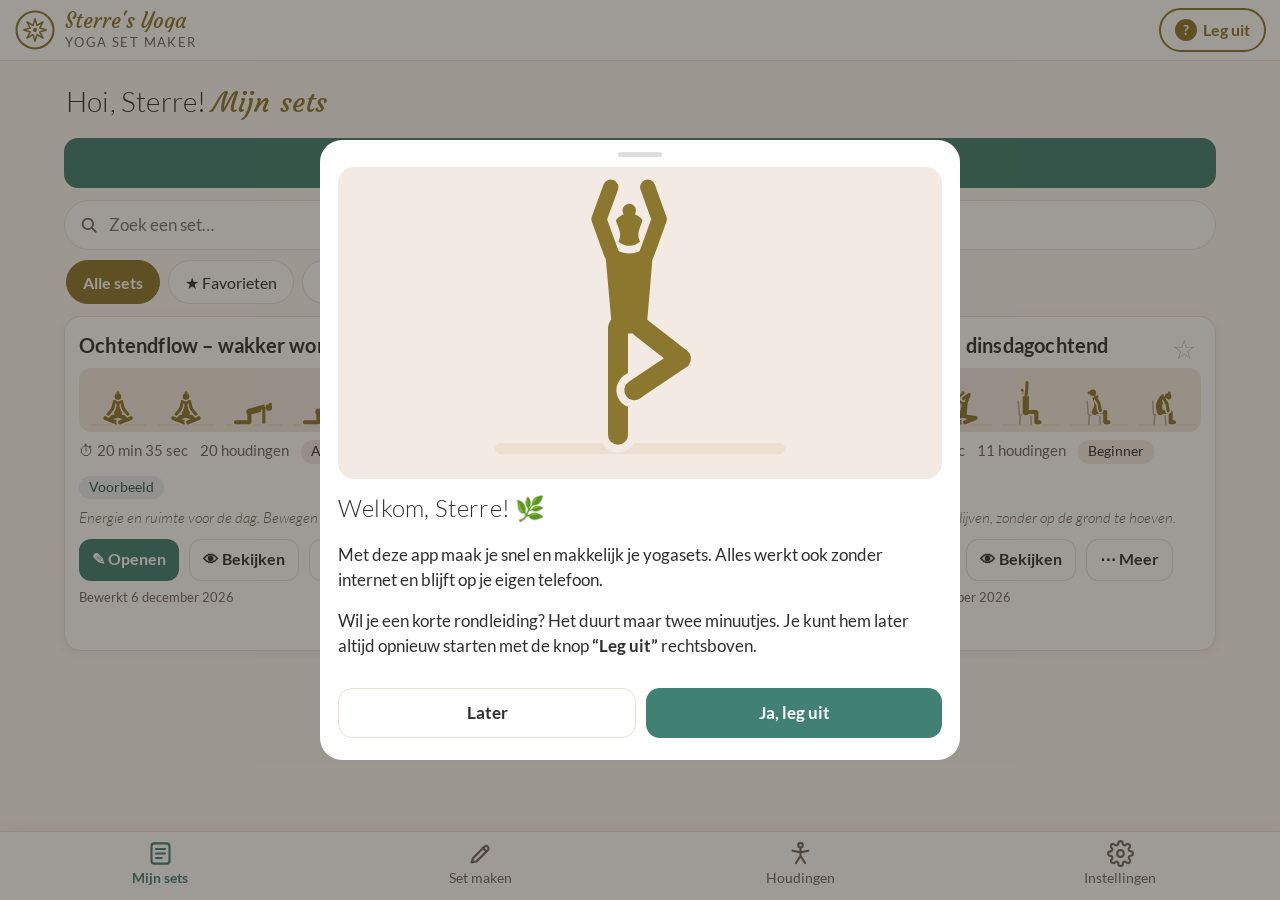
==== Yoga-Set-Maker.html @ 95a2f87f "Yoga Set Maker 1.0 – cadeau voor Sterre's Yoga" ====
<!doctype html>
<html lang="nl">
<head>
<meta charset="utf-8">
<meta name="viewport" content="width=device-width, initial-scale=1, viewport-fit=cover">
<meta name="theme-color" content="#ffffff">
<meta name="apple-mobile-web-app-capable" content="yes">
<meta name="mobile-web-app-capable" content="yes">
<meta name="apple-mobile-web-app-status-bar-style" content="default">
<meta name="apple-mobile-web-app-title" content="Yoga Sets">
<meta name="description" content="Maak, bewaar en geef je yogasets: houdingen schuiven, tijden, muziek, printen en lesmodus.">
<title>Yoga Set Maker</title>
<link rel="icon" href="[data-uri]">
<link rel="apple-touch-icon" href="[data-uri]">
<style>
@font-face{font-family:Lato;font-weight:300;font-style:normal;font-display:swap;src:url([data-uri]) format('woff2')}
@font-face{font-family:Lato;font-weight:300;font-style:italic;font-display:swap;src:url([data-uri]) format('woff2')}
@font-face{font-family:Lato;font-weight:400;font-style:normal;font-display:swap;src:url([data-uri]) format('woff2')}
@font-face{font-family:Lato;font-weight:700;font-style:normal;font-display:swap;src:url([data-uri]) format('woff2')}
@font-face{font-family:Courgette;font-weight:400;font-display:swap;src:url([data-uri]) format('woff2')}
:root{
  --brand:#8b782e; --brand-2:#a8934a; --accent:#408174; --accent-d:#2b564d; --warm:#dd9425;
  --sand:#d7bca9; --sand-l:#f3ebe3; --bg:#fbf8f4; --card:#fff; --ink:#303030; --muted:#6f675f; --line:#e8dfd5;
  --fig:var(--brand); --fig-far:#d6c59c; --mat:#ecdfd1; --prop:#b9a993; --halo:#fff;
  --r:16px; --shadow:0 2px 10px rgba(80,60,30,.08); --nav-h:68px;
  --safe-b:env(safe-area-inset-bottom,0px); --safe-t:env(safe-area-inset-top,0px);
}
*{box-sizing:border-box;-webkit-tap-highlight-color:transparent}
html,body{margin:0}
body{min-height:100vh}
body{font-family:Lato,'Helvetica Neue',Arial,sans-serif;font-weight:400;color:var(--ink);background:var(--bg);font-size:17px;line-height:1.45;-webkit-text-size-adjust:100%;overscroll-behavior-y:contain}
h1,h2,h3{font-weight:300;margin:0;letter-spacing:.2px}
button,input,select,textarea{font:inherit;color:inherit}
button{cursor:pointer}
.hidden{display:none!important}
.sr{position:absolute;width:1px;height:1px;overflow:hidden;clip:rect(0 0 0 0)}
/* ---------- top bar ---------- */
.top{position:sticky;top:0;z-index:30;background:rgba(255,255,255,.96);backdrop-filter:blur(8px);border-bottom:1px solid var(--line);padding:calc(8px + var(--safe-t)) 14px 8px;display:flex;align-items:center;gap:10px}
.brand{display:flex;align-items:center;gap:9px;min-width:0;flex:1}
.brand .logo{width:42px;height:42px;flex:none;object-fit:contain}
.brand .names{min-width:0;line-height:1.05}
.brand .studio{font-family:Courgette,cursive;color:var(--brand);font-size:21px;white-space:nowrap;overflow:hidden;text-overflow:ellipsis;display:block}
.brand .app{font-size:12.5px;color:var(--muted);letter-spacing:1.4px;text-transform:uppercase}
.btn-help{border:2px solid var(--brand);background:#fff;color:var(--brand);border-radius:999px;padding:8px 14px;font-weight:700;font-size:16px;display:flex;align-items:center;gap:6px;min-height:44px}
.btn-help b{display:inline-grid;place-items:center;width:22px;height:22px;border-radius:50%;background:var(--brand);color:#fff;font-size:14px}
/* ---------- bottom nav ---------- */
.nav{position:fixed;left:0;right:0;bottom:0;z-index:40;background:#fff;border-top:1px solid var(--line);display:flex;padding-bottom:var(--safe-b);box-shadow:0 -2px 12px rgba(80,60,30,.06)}
.nav button{flex:1;border:0;background:none;padding:8px 2px 9px;display:flex;flex-direction:column;align-items:center;gap:2px;color:var(--muted);font-size:13.5px;min-height:var(--nav-h)}
.nav button svg{width:27px;height:27px}
.nav button.on{color:var(--accent);font-weight:700}
.nav button.on svg{stroke:var(--accent)}
main{padding:14px 14px calc(var(--nav-h) + 90px + var(--safe-b));max-width:1180px;margin:0 auto}
.view{display:none}.view.on{display:block}
/* ---------- generic ---------- */
.btn{border:0;border-radius:14px;padding:12px 18px;min-height:50px;font-size:17px;font-weight:700;background:var(--sand-l);color:var(--ink);display:inline-flex;align-items:center;justify-content:center;gap:8px;line-height:1.15;text-align:center}
.btn.primary{background:var(--accent);color:#fff}
.btn.brand{background:var(--brand);color:#fff}
.btn.ghost{background:#fff;border:1.5px solid var(--line)}
.btn.danger{background:#fff;border:1.5px solid #e3b6ae;color:#a5382a}
.btn.small{min-height:42px;padding:8px 13px;font-size:15.5px;border-radius:12px}
.btn.wide{width:100%}
.btn:active{transform:scale(.98)}
.btn .ico{font-size:20px;line-height:1}
.row{display:flex;gap:10px;flex-wrap:wrap;align-items:center}
.muted{color:var(--muted)}
.card{background:var(--card);border-radius:var(--r);box-shadow:var(--shadow);border:1px solid var(--line)}
.title-xl{font-size:28px;font-weight:300;margin:6px 2px 14px}
.title-xl em{font-family:Courgette,cursive;font-style:normal;color:var(--brand)}
.field{display:block;margin:0 0 12px}
.field>span{display:block;font-size:14.5px;color:var(--muted);margin:0 0 4px 2px;font-weight:700}
.input,textarea.input,select.input{width:100%;border:1.5px solid var(--line);border-radius:12px;padding:12px 13px;background:#fff;font-size:17px;min-height:50px}
textarea.input{min-height:84px;resize:vertical}
.input:focus{outline:none;border-color:var(--accent);box-shadow:0 0 0 3px rgba(64,129,116,.15)}
.search{position:relative}
.search .input{padding-left:44px;border-radius:999px}
.search::before{content:"";position:absolute;left:16px;top:50%;width:18px;height:18px;transform:translateY(-50%);background:no-repeat center/contain url("data:image/svg+xml,%3Csvg xmlns='http://www.w3.org/2000/svg' viewBox='0 0 24 24' fill='none' stroke='%236f675f' stroke-width='2.4' stroke-linecap='round'%3E%3Ccircle cx='10.5' cy='10.5' r='7'/%3E%3Cpath d='M16 16l5 5'/%3E%3C/svg%3E")}
.chips{display:flex;gap:8px;overflow-x:auto;padding:10px 2px 12px;scrollbar-width:none;-webkit-overflow-scrolling:touch}
.chips::-webkit-scrollbar{display:none}
.chip{flex:none;border:1.5px solid var(--line);background:#fff;border-radius:999px;padding:9px 16px;font-size:16px;min-height:44px;white-space:nowrap}
.chip.on{background:var(--brand);border-color:var(--brand);color:#fff;font-weight:700}
.seg{display:flex;background:var(--sand-l);border-radius:14px;padding:4px;gap:4px;flex-wrap:wrap}
.seg button{flex:1;border:0;background:none;border-radius:10px;padding:10px 8px;min-height:44px;font-size:15.5px;color:var(--muted)}
.seg button.on{background:#fff;color:var(--ink);font-weight:700;box-shadow:0 1px 4px rgba(0,0,0,.08)}
.toast{position:fixed;left:50%;bottom:calc(var(--nav-h) + 20px + var(--safe-b));transform:translateX(-50%) translateY(20px);background:#2f2b26;color:#fff;padding:12px 20px;border-radius:999px;font-weight:700;z-index:200;opacity:0;transition:.25s;pointer-events:none;max-width:90vw;text-align:center}
.toast.on{opacity:1;transform:translateX(-50%) translateY(0)}
.empty{text-align:center;padding:30px 16px;color:var(--muted)}
.empty svg{width:120px;height:110px;opacity:.9}
/* ---------- sets list ---------- */
.sets{display:grid;grid-template-columns:repeat(auto-fill,minmax(300px,1fr));gap:14px}
.setcard{padding:14px;display:flex;flex-direction:column;gap:8px;cursor:pointer;position:relative}
.setcard .strip{display:flex;gap:2px;background:var(--sand-l);border-radius:12px;padding:4px 6px;overflow:hidden;height:64px;align-items:center}
.setcard .strip svg{width:66px;height:60px;flex:none}
.setcard h3{font-size:20px;font-weight:700;padding-right:44px}
.setcard .meta{display:flex;gap:12px;flex-wrap:wrap;font-size:15px;color:var(--muted)}
.setcard .fav{position:absolute;right:8px;top:8px;border:0;background:none;font-size:27px;width:46px;height:46px;color:#cdbfae}
.setcard .fav.on{color:var(--warm)}
.badge{display:inline-block;background:var(--sand-l);border-radius:999px;padding:2px 10px;font-size:13.5px;color:var(--ink)}
.badge.ex{background:#e6f0ee;color:var(--accent-d)}
.newset{display:flex;gap:10px;margin:0 0 6px}
.newset .btn{flex:1}
/* ---------- builder ---------- */
.bhead{position:sticky;top:calc(59px + var(--safe-t));z-index:20;background:var(--bg);margin:-14px -14px 10px;padding:10px 14px 10px;border-bottom:1px solid var(--line)}
.bhead .t{display:flex;gap:8px;align-items:center}
.bhead .t .input{font-size:21px;font-weight:700;border-color:transparent;background:transparent;padding:8px 6px;min-height:46px}
.bhead .t .input:focus{background:#fff;border-color:var(--accent)}
.total{flex:none;background:var(--brand);color:#fff;border-radius:14px;padding:6px 12px;text-align:center;line-height:1.05;min-width:82px}
.total b{display:block;font-size:20px}
.total small{font-size:12px;opacity:.9}
.bactions{display:grid;grid-template-columns:repeat(4,1fr);gap:8px;margin-top:8px}
.bactions .btn{min-height:52px;padding:6px;font-size:14.5px;flex-direction:column;gap:2px}
.bactions .btn .ico{font-size:21px}
.panel{margin:0 0 12px;overflow:hidden}
.panel>summary{list-style:none;padding:14px 16px;font-weight:700;display:flex;align-items:center;gap:10px;cursor:pointer;min-height:56px;font-size:17.5px}
.panel>summary::-webkit-details-marker{display:none}
.panel>summary .sum{font-weight:400;color:var(--muted);font-size:14.5px;margin-left:auto;text-align:right;flex:1;min-width:0;white-space:nowrap;overflow:hidden;text-overflow:ellipsis}
.panel>summary .pt{white-space:nowrap;flex:none}
.panel>summary::after{content:"›";font-size:26px;color:var(--muted);transition:.2s;margin-left:6px}
.panel[open]>summary::after{transform:rotate(90deg)}
.panel .in{padding:0 16px 16px}
.workspace{display:block}
.items{display:grid;grid-template-columns:1fr;gap:10px;position:relative}
.item{display:flex;align-items:stretch;gap:0;padding:0;position:relative;touch-action:pan-y;user-select:none;-webkit-user-select:none}
.item .grip{width:42px;flex:none;display:flex;align-items:center;justify-content:center;color:#b8aa98;touch-action:none;cursor:grab;border-right:1px dashed var(--line)}
.item .grip svg{width:22px;height:34px}
.item .num{position:absolute;left:46px;top:6px;font-size:12.5px;color:var(--muted);font-weight:700}
.item .pic{width:96px;flex:none;display:flex;align-items:center;justify-content:center;padding:14px 2px 4px 6px;cursor:pointer}
.item .pic svg,.item .pic img{width:92px;height:84px;object-fit:contain;border-radius:8px}
.item .body{flex:1;min-width:0;padding:10px 8px 10px 6px;display:flex;flex-direction:column;gap:7px}
.item .name{font-weight:700;font-size:17.5px;line-height:1.2}
.item .name small{display:block;font-weight:400;font-style:italic;color:var(--muted);font-size:14px}
.item .ctl{display:flex;gap:6px;flex-wrap:wrap;align-items:center}
.item .menu-btn{width:46px;flex:none;border:0;background:none;font-size:24px;color:var(--muted);display:flex;align-items:flex-start;justify-content:center;padding-top:10px}
.stepper{display:flex;align-items:center;border:1.5px solid var(--line);border-radius:12px;background:#fff;overflow:hidden;height:44px}
.stepper button{border:0;background:var(--sand-l);width:42px;height:100%;font-size:22px;font-weight:700;color:var(--ink)}
.stepper .val{min-width:62px;text-align:center;font-weight:700;font-size:16px;padding:0 4px;border:0;background:none;height:100%}
.unit{border:1.5px solid var(--line);background:#fff;border-radius:12px;height:44px;padding:0 10px;font-size:14.5px;color:var(--muted)}
.sides{border:1.5px solid var(--accent);color:var(--accent-d);background:#eef5f3;border-radius:12px;height:44px;padding:0 11px;font-size:14.5px;font-weight:700}
.sides.one{border-color:var(--line);background:#fff;color:var(--muted)}
.item .note{font-size:15px;color:var(--ink);background:#fffbe9;border-radius:10px;padding:6px 9px;border:1px solid #f1e5b8}
.item.text{background:#fffdf4}
.item.text .body textarea{border:0;background:transparent;resize:none;font-size:16.5px;padding:4px;min-height:54px;width:100%}
.item.text .body textarea:focus{outline:2px solid var(--accent);border-radius:8px;background:#fff}
.item.head{background:transparent;box-shadow:none;border:0;border-bottom:2px solid var(--sand)}
.item.head .grip{border:0}
.item.head input{font-family:Courgette,cursive;color:var(--brand);font-size:24px;border:0;background:transparent;width:100%;padding:8px 4px;min-height:50px}
.item.head input:focus{outline:2px solid var(--accent);border-radius:8px;background:#fff}
.item.dragging{opacity:.92;box-shadow:0 12px 28px rgba(60,40,10,.25);transform:scale(1.02);z-index:50;position:fixed;pointer-events:none}
.placeholder{border:2.5px dashed var(--accent);border-radius:var(--r);background:#eef5f3}
.item.flash{animation:flash 1s}
@keyframes flash{0%{background:#e6f0ee}100%{background:var(--card)}}
.addbar{display:grid;grid-template-columns:1fr 1fr;gap:10px;margin:14px 0}
.addbar .btn{min-height:58px}
.addbar .btn.primary{grid-column:1/-1;font-size:19px;min-height:62px}
.fab{position:fixed;right:16px;bottom:calc(var(--nav-h) + 16px + var(--safe-b));z-index:35;border-radius:999px;box-shadow:0 6px 18px rgba(40,80,70,.35);min-height:58px;padding:0 22px;font-size:18px}
/* photo reference */
.refwrap{position:relative}
.refpane{background:#2f2b26;border-radius:var(--r);overflow:hidden;margin-bottom:12px;position:sticky;top:calc(58px + var(--bh,150px) + var(--safe-t));z-index:15;box-shadow:0 6px 16px rgba(0,0,0,.18)}
.refpane .scroller{overflow:auto;max-height:30vh;touch-action:pan-x pan-y pinch-zoom;-webkit-overflow-scrolling:touch}
.refpane img{display:block;width:100%;transform-origin:0 0}
.refpane .tools{position:absolute;right:8px;top:8px;display:flex;gap:6px}
.refpane .tools button{width:44px;height:44px;border-radius:50%;border:0;background:rgba(255,255,255,.92);font-size:20px;font-weight:700}
.refpane .lbl{position:absolute;left:10px;top:10px;background:rgba(255,255,255,.92);border-radius:999px;padding:4px 10px;font-size:13px;font-weight:700}
.photothumb{width:100%;max-height:200px;object-fit:contain;background:#f4efe9;border-radius:12px;display:block;margin-bottom:10px}
@media (min-width:900px){
  .workspace.split{display:grid;grid-template-columns:minmax(0,1fr) minmax(300px,40%);gap:16px;align-items:start}
  .workspace.split .refpane{top:calc(70px + var(--bh,150px));order:2;box-shadow:none}
  .workspace.split .refpane .scroller{max-height:calc(100vh - 230px)}
  .items{grid-template-columns:repeat(auto-fill,minmax(330px,1fr))}
  .workspace.split .items{grid-template-columns:1fr}
  .item.head{grid-column:1/-1}
}
/* music */
.tracks{display:flex;flex-direction:column;gap:6px;margin:10px 0}
.track{display:flex;align-items:center;gap:8px;background:var(--sand-l);border-radius:12px;padding:6px 6px 6px 12px}
.track .tn{flex:1;min-width:0;white-space:nowrap;overflow:hidden;text-overflow:ellipsis;font-size:15.5px}
.track button{border:0;background:#fff;border-radius:10px;width:44px;height:44px;font-size:18px}
.track.playing{background:#e6f0ee;font-weight:700}
.spotify{background:#1db954;color:#fff}
.player{position:fixed;left:10px;right:10px;bottom:calc(var(--nav-h) + 10px + var(--safe-b));z-index:34;background:#2f2b26;color:#fff;border-radius:16px;padding:8px 10px;display:flex;align-items:center;gap:8px;box-shadow:0 8px 24px rgba(0,0,0,.25);max-width:620px;margin:0 auto}
.player .tn{flex:1;min-width:0;white-space:nowrap;overflow:hidden;text-overflow:ellipsis;font-size:15px}
.player button{border:0;background:rgba(255,255,255,.14);color:#fff;border-radius:12px;width:46px;height:46px;font-size:18px}
.player progress{width:100%;height:4px;position:absolute;left:0;right:0;bottom:0;appearance:none;border-radius:0 0 16px 16px;overflow:hidden}
.player progress::-webkit-progress-bar{background:transparent}
.player progress::-webkit-progress-value{background:var(--warm)}
body.has-player .fab{bottom:calc(var(--nav-h) + 86px + var(--safe-b))}
/* ---------- library ---------- */
.poses{display:grid;grid-template-columns:repeat(auto-fill,minmax(150px,1fr));gap:10px}
.pose{padding:8px 8px 10px;text-align:center;cursor:pointer;position:relative;display:flex;flex-direction:column;align-items:center}
.pose svg,.pose img{width:100%;max-width:150px;height:auto;aspect-ratio:132/120;object-fit:contain}
.pose .pn{font-weight:700;font-size:15.5px;line-height:1.2;margin-top:2px}
.pose .ps{font-size:13px;color:var(--muted);font-style:italic;line-height:1.2}
.pose .add{position:absolute;right:6px;top:6px;width:44px;height:44px;border-radius:50%;border:0;background:var(--accent);color:#fff;font-size:26px;line-height:1;box-shadow:0 2px 6px rgba(0,0,0,.15)}
.pose .lv{position:absolute;left:8px;top:8px;font-size:11px;letter-spacing:2px;color:var(--brand)}
.pickbar{position:sticky;top:calc(59px + var(--safe-t));z-index:20;background:#e6f0ee;border:1.5px solid var(--accent);border-radius:14px;padding:10px 12px;margin-bottom:10px;display:flex;align-items:center;gap:10px}
.pickbar .tx{flex:1;font-size:15.5px}
/* ---------- sheet / dialog ---------- */
.sheet-bg{position:fixed;inset:0;background:rgba(40,32,24,.45);z-index:100;display:flex;align-items:flex-end;justify-content:center;animation:fade .2s}
.sheet{background:#fff;width:100%;max-width:640px;max-height:92vh;overflow:auto;border-radius:22px 22px 0 0;padding:8px 18px calc(18px + var(--safe-b));animation:up .25s;-webkit-overflow-scrolling:touch}
@media (min-width:700px){.sheet-bg{align-items:center}.sheet{border-radius:22px;max-height:88vh}}
.sheet .grab{width:44px;height:5px;border-radius:3px;background:#ddd;margin:4px auto 10px}
.sheet h2{font-size:24px;margin-bottom:4px}
.sheet .sa{font-style:italic;color:var(--muted);margin-bottom:8px}
.sheet h4{margin:16px 0 6px;font-size:15px;text-transform:uppercase;letter-spacing:1.2px;color:var(--brand)}
.sheet ul{margin:0;padding-left:20px}.sheet li{margin:3px 0}
.sheet .fig-big{background:var(--sand-l);border-radius:16px;display:flex;justify-content:center;padding:6px}
.sheet .fig-big svg,.sheet .fig-big img{width:100%;max-width:330px;height:auto;--halo:var(--sand-l)}
.sheet .warn{background:#fff4e8;border-left:4px solid var(--warm);border-radius:8px;padding:8px 12px}
.sheet .foot{position:sticky;bottom:calc(-18px - var(--safe-b));background:#fff;padding:12px 0 4px;display:flex;gap:10px;margin-top:12px}
.sheet .foot .btn{flex:1}
.menu-list{display:flex;flex-direction:column;gap:6px;margin:6px 0}
.menu-list button{border:0;background:var(--sand-l);border-radius:14px;padding:14px 16px;text-align:left;font-size:17px;min-height:54px;display:flex;gap:12px;align-items:center}
.menu-list button .ico{width:26px;text-align:center;font-size:20px}
.menu-list button.danger{color:#a5382a;background:#fbefec}
@keyframes up{from{transform:translateY(40px);opacity:.4}to{transform:none;opacity:1}}
@keyframes fade{from{opacity:0}to{opacity:1}}
/* ---------- full-screen overlays ---------- */
.overlay{position:fixed;inset:0;z-index:90;background:var(--bg);overflow:auto;-webkit-overflow-scrolling:touch}
.ov-top{position:sticky;top:0;background:rgba(251,248,244,.97);backdrop-filter:blur(8px);display:flex;gap:8px;align-items:center;padding:calc(10px + var(--safe-t)) 12px 10px;border-bottom:1px solid var(--line);z-index:2}
.ov-top h2{flex:1;font-size:19px;font-weight:700;white-space:nowrap;overflow:hidden;text-overflow:ellipsis}
.pv{max-width:820px;margin:0 auto;padding:16px 16px 60px}
.pv-head{text-align:center;margin:8px 0 18px}
.pv-head .studio{font-family:Courgette,cursive;color:var(--brand);font-size:20px}
.pv-head h1{font-size:30px;margin:4px 0}
.pv-head .int{font-style:italic;font-weight:300;font-size:18px;color:var(--muted)}
.pv-head .meta{display:flex;justify-content:center;gap:14px;flex-wrap:wrap;margin-top:8px;font-size:15px}
.pv-step{display:flex;gap:12px;align-items:center;padding:10px 0;border-bottom:1px solid var(--line)}
.pv-step .n{width:30px;height:30px;border-radius:50%;background:var(--brand);color:#fff;display:grid;place-items:center;font-weight:700;font-size:14px;flex:none}
.pv-step svg,.pv-step img{width:110px;height:100px;flex:none;object-fit:contain;--halo:var(--bg)}
.pv-step .tx{flex:1;min-width:0}
.pv-step .tx b{font-size:18px}
.pv-step .tx .sa{font-style:italic;color:var(--muted);font-size:14px}
.pv-step .tx .cue{font-size:14.5px;color:var(--ink);margin-top:3px}
.pv-step .tm{text-align:right;flex:none;font-weight:700}
.pv-step .tm small{display:block;font-weight:400;color:var(--muted);font-size:12.5px}
.pv-sec{font-family:Courgette,cursive;color:var(--brand);font-size:24px;margin:22px 0 2px;border-bottom:2px solid var(--sand)}
.pv-note{font-style:italic;background:#fffbe9;border-radius:10px;padding:10px 14px;margin:8px 0}
/* ---------- class mode ---------- */
.cls{position:fixed;inset:0;z-index:95;background:#fffdfa;display:flex;flex-direction:column;padding:calc(8px + var(--safe-t)) 12px calc(10px + var(--safe-b))}
.cls .bar{display:flex;align-items:center;gap:8px}
.cls .bar .sec{flex:1;font-family:Courgette,cursive;color:var(--brand);font-size:20px;white-space:nowrap;overflow:hidden;text-overflow:ellipsis}
.cls .prog{height:8px;background:var(--sand-l);border-radius:4px;overflow:hidden;margin:8px 0}
.cls .prog i{display:block;height:100%;background:var(--accent);width:0;transition:width .5s}
.cls .stage{flex:1;min-height:0;display:flex;flex-direction:column;align-items:center;justify-content:center;text-align:center;gap:4px}
.cls .stage .fig-wrap{width:min(92vw,62vh,560px);flex:0 1 auto;min-height:0}
.cls .stage svg,.cls .stage img{width:100%;height:auto;max-height:46vh;--halo:#fffdfa}
.cls .pname{font-size:clamp(28px,7vw,54px);font-weight:700;line-height:1.1}
.cls .psa{font-style:italic;color:var(--muted);font-size:clamp(16px,3.5vw,22px)}
.cls .side{display:inline-block;background:var(--accent);color:#fff;border-radius:999px;padding:4px 18px;font-weight:700;font-size:clamp(18px,4vw,26px);margin:4px 0}
.cls .timer{font-size:clamp(46px,13vw,110px);font-weight:300;font-variant-numeric:tabular-nums;line-height:1;color:var(--ink)}
.cls .timer small{display:block;font-size:clamp(15px,3.6vw,22px);color:var(--muted)}
.cls .cue{font-size:clamp(16px,3.6vw,22px);color:var(--ink);max-width:720px;margin:4px auto 0}
.cls .ctrls{display:grid;grid-template-columns:1fr 1.3fr 1fr;gap:10px;margin-top:8px}
.cls .ctrls .btn{min-height:68px;font-size:18px}
.cls .next{display:flex;align-items:center;gap:8px;justify-content:center;color:var(--muted);font-size:15.5px;margin-top:8px;min-height:44px}
.cls .next svg{width:56px;height:50px;--halo:#fffdfa}
.cls .textstep{font-size:clamp(22px,5vw,38px);font-style:italic;font-weight:300;max-width:760px;padding:0 10px}
.cls.paused .timer{opacity:.45}
@media (orientation:landscape) and (max-height:560px){
  .cls .stage{flex-direction:row;gap:20px;overflow:hidden}.cls .stage .fig-wrap{width:min(42vw,62vh)}.cls .stage svg{max-height:58vh}
  .cls .pname{font-size:9vh}.cls .psa{font-size:4.6vh}.cls .timer{font-size:20vh}.cls .timer small{font-size:4.4vh}.cls .cue{font-size:4.6vh}.cls .side{font-size:5vh}
  .cls .next{display:none}.cls .prog{margin:6px 0}
  .cls .ctrls .btn{min-height:50px}
}
/* ---------- tour ---------- */
.tour-hole{position:fixed;z-index:300;border-radius:14px;box-shadow:0 0 0 9999px rgba(30,24,18,.62);transition:all .3s;pointer-events:none;outline:3px solid var(--warm)}
.tour-hole.none{box-shadow:0 0 0 9999px rgba(30,24,18,.62);outline:0;width:0!important;height:0!important;left:50%!important;top:40%!important}
.tour-box{position:fixed;z-index:301;left:12px;right:12px;max-width:460px;margin:0 auto;background:#fff;border-radius:18px;padding:16px 16px 14px;box-shadow:0 12px 40px rgba(0,0,0,.3)}
.tour-box h3{font-size:21px;font-weight:700;margin-bottom:6px;color:var(--brand)}
.tour-box p{margin:0 0 12px;font-size:17px}
.tour-box .tb{display:flex;gap:8px;align-items:center}
.tour-box .tb .btn{min-height:48px}
.tour-box .cnt{font-size:13px;color:var(--muted);margin-right:auto}
.tour-catch{position:fixed;inset:0;z-index:299}
/* ---------- settings ---------- */
.set-sec{padding:16px;margin-bottom:14px}
.set-sec h3{font-size:19px;font-weight:700;margin-bottom:10px}
.themes{display:grid;grid-template-columns:repeat(auto-fill,minmax(96px,1fr));gap:8px}
.theme{border:2px solid var(--line);border-radius:14px;padding:8px;background:#fff;text-align:center;font-size:14px;min-height:86px}
.theme.on{border-color:var(--accent);box-shadow:0 0 0 3px rgba(64,129,116,.18)}
.theme .sw{display:flex;justify-content:center;gap:3px;margin-bottom:5px}
.theme .sw i{width:20px;height:20px;border-radius:50%;display:block}
.logo-prev{width:72px;height:72px;object-fit:contain;border:1.5px dashed var(--line);border-radius:14px;background:#fff;padding:4px}
.switch{display:flex;align-items:center;justify-content:space-between;gap:12px;padding:10px 0;border-bottom:1px solid var(--line);min-height:56px}
.switch:last-child{border-bottom:0}
.switch input[type=checkbox]{appearance:none;width:54px;height:32px;border-radius:999px;background:#d9d1c7;position:relative;flex:none;transition:.2s}
.switch input[type=checkbox]::after{content:"";position:absolute;left:3px;top:3px;width:26px;height:26px;border-radius:50%;background:#fff;transition:.2s;box-shadow:0 1px 3px rgba(0,0,0,.2)}
.switch input[type=checkbox]:checked{background:var(--accent)}
.switch input[type=checkbox]:checked::after{left:25px}
.install-hint{background:#e6f0ee;border-radius:14px;padding:12px 14px;font-size:15.5px}
.picks{display:grid;grid-template-columns:repeat(auto-fill,minmax(84px,1fr));gap:6px;max-height:300px;overflow:auto;padding:4px;background:var(--sand-l);border-radius:12px}
.picks button{border:2px solid transparent;background:#fff;border-radius:10px;padding:2px}
.picks button.on{border-color:var(--accent)}
.picks svg{width:100%;height:auto}
/* ---------- print ---------- */
#printArea{display:none}
@media print{
  @page{size:A4;margin:10mm}
  body{background:#fff;font-size:11pt}
  body>*:not(#printArea){display:none!important}
  #printArea{display:block!important}
  .pr-head{display:flex;align-items:center;gap:12px;border-bottom:2px solid var(--brand);padding-bottom:8px;margin-bottom:10px}
  .pr-head img{width:46px;height:46px;object-fit:contain}
  .pr-head .studio{font-family:Courgette,cursive;color:var(--brand);font-size:15pt}
  .pr-head h1{font-size:20pt;font-weight:400;margin:0}
  .pr-head .r{margin-left:auto;text-align:right;font-size:10pt;color:#555}
  .pr-int{font-style:italic;margin:0 0 8px;color:#444}
  .pr-grid{display:grid;grid-template-columns:repeat(6,1fr);gap:4px 5px}
  .pr-tile{border:1px solid #e3d9cd;border-radius:8px;padding:4px 5px 5px;break-inside:avoid;text-align:center;position:relative}
  .pr-tile svg,.pr-tile img{width:100%;height:17mm;object-fit:contain;display:block}
  .pr-tile .n{position:absolute;left:5px;top:3px;font-weight:700;font-size:9pt;color:var(--brand)}
  .pr-tile b{display:block;font-size:8.5pt;line-height:1.12}
  .pr-tile small{display:block;font-size:7.5pt;color:#555;line-height:1.2}
  .pr-sec{grid-column:1/-1;font-family:Courgette,cursive;color:var(--brand);font-size:12.5pt;border-bottom:1px solid var(--sand);margin-top:4px}
  .pr-note{grid-column:1/-1;font-style:italic;background:#fbf6e6;border-radius:6px;padding:4px 8px;font-size:10pt;break-inside:avoid}
  .pr-list .pr-row{display:flex;gap:10px;align-items:flex-start;border-bottom:1px solid #eee;padding:5px 0;break-inside:avoid}
  .pr-list .pr-row svg,.pr-list .pr-row img{width:34mm;height:auto;flex:none}
  .pr-list .pr-row .tx{flex:1;font-size:10pt}
  .pr-list .pr-row .tx b{font-size:11.5pt}
  .pr-list .pr-row .tx ul{margin:2px 0 0;padding-left:16px}
  .pr-list .pr-row .tm{font-weight:700;white-space:nowrap}
  .pr-foot{margin-top:4px;font-size:8pt;color:#777;text-align:center;break-before:avoid}
  .pr-music{font-size:10pt;margin-top:8px}
}
html{scroll-padding-top:calc(70px + var(--bh,150px))}
@media (max-width:899px){html.ref-on{scroll-padding-top:calc(70px + var(--bh,150px) + 34vh)}}

</style>
</head>
<body>
<header class="top">
  <div class="brand" id="brand">
    <img class="logo" id="logoImg" alt="">
    <div class="names"><span class="studio" id="studioName">Sterre's Yoga</span><span class="app">Yoga Set Maker</span></div>
  </div>
  <button class="btn-help" id="helpBtn" data-tour="help"><b>?</b>Leg uit</button>
</header>

<main>
  <section class="view" id="v-sets"></section>
  <section class="view" id="v-build"></section>
  <section class="view" id="v-lib"></section>
  <section class="view" id="v-settings"></section>
</main>

<nav class="nav" id="nav">
  <button data-v="sets" data-tour="nav-sets"><svg viewBox="0 0 24 24" fill="none" stroke="currentColor" stroke-width="1.9" stroke-linecap="round" stroke-linejoin="round"><rect x="4" y="3" width="16" height="18" rx="2.5"/><path d="M8 8h8M8 12h8M8 16h5"/></svg>Mijn sets</button>
  <button data-v="build" data-tour="nav-build"><svg viewBox="0 0 24 24" fill="none" stroke="currentColor" stroke-width="1.9" stroke-linecap="round" stroke-linejoin="round"><path d="M4 20l4.5-1 10-10a2.1 2.1 0 00-3-3l-10 10L4 20z"/><path d="M14 7l3 3"/></svg>Set maken</button>
  <button data-v="lib" data-tour="nav-lib"><svg viewBox="0 0 24 24" fill="none" stroke="currentColor" stroke-width="1.9" stroke-linecap="round" stroke-linejoin="round"><circle cx="12" cy="4.6" r="2"/><path d="M12 7v7M5 9.5l7 1.5 7-1.5M12 14l-4 6.5M12 14l4 6.5"/></svg>Houdingen</button>
  <button data-v="settings" data-tour="nav-settings"><svg viewBox="0 0 24 24" fill="none" stroke="currentColor" stroke-width="1.9" stroke-linecap="round" stroke-linejoin="round"><circle cx="12" cy="12" r="3"/><path d="M19.4 15a1.7 1.7 0 00.3 1.8l.1.1a2 2 0 11-2.8 2.8l-.1-.1a1.7 1.7 0 00-1.8-.3 1.7 1.7 0 00-1 1.5V21a2 2 0 01-4 0v-.1a1.7 1.7 0 00-1.1-1.5 1.7 1.7 0 00-1.8.3l-.1.1a2 2 0 11-2.8-2.8l.1-.1a1.7 1.7 0 00.3-1.8 1.7 1.7 0 00-1.5-1H3a2 2 0 010-4h.1a1.7 1.7 0 001.5-1.1 1.7 1.7 0 00-.3-1.8l-.1-.1a2 2 0 112.8-2.8l.1.1a1.7 1.7 0 001.8.3H9a1.7 1.7 0 001-1.5V3a2 2 0 014 0v.1a1.7 1.7 0 001 1.5 1.7 1.7 0 001.8-.3l.1-.1a2 2 0 112.8 2.8l-.1.1a1.7 1.7 0 00-.3 1.8V9a1.7 1.7 0 001.5 1H21a2 2 0 010 4h-.1a1.7 1.7 0 00-1.5 1z"/></svg>Instellingen</button>
</nav>

<div class="toast" id="toast"></div>
<audio id="audio" preload="none"></audio>
<input type="file" id="fileIn" class="hidden">
<div id="printArea"></div>

<script>
/* Yoga Set Maker – figure renderer (original artwork, generated as SVG).
   Each pose is a set of absolute segment angles in degrees: 0 = up, 90 = forward (right), 180 = down, 270 = back (left).
   One body, one line style, one palette for every pose, so all illustrations match.
   Limb spec: [upper, lower, (end), (scaleUpper)] or {ik:'l1.2'|[x,y], off:[x,y], bend:1|-1} to reach a point. */
(function (root) {
  'use strict';
  const LEN = { torso: 30, neck: 3.5, head: 6.4, uarm: 15, farm: 14, thigh: 21, shin: 20.5, foot: 6.5 };
  const W = { torso: 12.5, leg: 8.2, arm: 6.2, head: 6.6, halo: 3.2 };
  const rad = (d) => d * Math.PI / 180;
  const dir = (a) => [Math.sin(rad(a)), -Math.cos(rad(a))];
  const add = (p, a, l) => { const d = dir(a); return [p[0] + d[0] * l, p[1] + d[1] * l]; };
  const ang = (p, q) => Math.atan2(q[0] - p[0], -(q[1] - p[1])) * 180 / Math.PI;
  const dist = (p, q) => Math.hypot(q[0] - p[0], q[1] - p[1]);
  const r1 = (n) => Math.round(n * 10) / 10;

  function ik(a, b, L1, L2, bend) {
    let d = dist(a, b); const base = ang(a, b);
    d = Math.min(d, L1 + L2 - 0.01); d = Math.max(d, Math.abs(L1 - L2) + 0.01);
    const cosA = (L1 * L1 + d * d - L2 * L2) / (2 * L1 * d);
    const A = Math.acos(Math.max(-1, Math.min(1, cosA))) * 180 / Math.PI;
    const e = add(a, base + A * (bend || 1), L1);
    return [a, e, add(e, ang(e, b), L2)];
  }

  function build(P) {
    const front = P.v === 'f' || P.v === 'top';
    const t = P.t ?? 0, h = P.h ?? t;
    const H = [0, 0];
    const S = add(H, t, LEN.torso * (P.ts || 1));
    const sw = front ? 7.2 : 0, hw = front ? 4.6 : 0;
    const S1 = add(S, t + 90, sw), S2 = add(S, t - 90, sw);
    const H1 = add(H, t + 90, hw), H2 = add(H, t - 90, hw);
    const N = add(S, h, LEN.neck);
    const C = add(N, h, LEN.head);
    const B = { front, t, h, H, S, S1, S2, H1, H2, N, C };
    const target = (spec) => {
      let p;
      if (Array.isArray(spec.ik)) p = [spec.ik[0], spec.ik[1]];
      else { const [k, i] = spec.ik.split('.'); p = (i == null ? B[k] : B[k][+i]).slice(); }
      if (spec.off) { p[0] += spec.off[0]; p[1] += spec.off[1]; }
      return p;
    };
    const leg = (hp, l) => {
      if (!l) return null;
      let k, an, fa;
      if (!Array.isArray(l)) { const c = ik(hp, target(l), LEN.thigh, LEN.shin, l.bend); k = c[1]; an = c[2]; fa = l.foot ?? (ang(k, an) - 90); }
      else { k = add(hp, l[0], LEN.thigh * (l[3] || 1)); an = add(k, l[1], LEN.shin * (l[4] || 1)); fa = l[2]; }
      if (fa == null) fa = front ? l[1] : l[1] - 90;
      const fl = front && (Array.isArray(l) && l[2] == null) ? 2.5 : LEN.foot;
      return [hp, k, an, add(an, fa, fl)];
    };
    const arm = (s, a) => {
      if (!a) return null;
      if (!Array.isArray(a)) return ik(s, target(a), LEN.uarm, LEN.farm, a.bend);
      const e = add(s, a[0], LEN.uarm * (a[3] || 1)); return [s, e, add(e, a[1], LEN.farm * (a[2] || 1))];
    };
    B.l1 = leg(H1, P.l1); B.l2 = leg(H2, P.l2);
    B.a1 = arm(S1, P.a1); B.a2 = arm(S2, P.a2);
    return B;
  }

  function uniquePts(B) {
    const set = new Set([B.H, B.S, B.S1, B.S2, B.H1, B.H2, B.N, B.C]);
    ['a1', 'a2', 'l1', 'l2'].forEach((k) => B[k] && B[k].forEach((p) => set.add(p)));
    return [...set];
  }
  function transform(B, fn) { uniquePts(B).forEach((p) => { const q = fn(p); p[0] = q[0]; p[1] = q[1]; }); }

  /* opts: {size, mirror, cls, colors:{fig, far, mat, prop, halo}} */
  function svg(P, opts = {}) {
    if (!P) return '';
    const B = build(P);
    const TOP = P.v === 'top';
    if (P.rot) {
      const c = Math.cos(rad(P.rot)), s = Math.sin(rad(P.rot));
      transform(B, (p) => [p[0] * c - p[1] * s, p[0] * s + p[1] * c]);
      B.t += P.rot; B.h += P.rot;
    }
    const VW = 132, VH = 120, FLOOR = 108;
    const bounds = () => {
      let x0 = 1e9, x1 = -1e9, y0 = 1e9, y1 = -1e9;
      for (const p of uniquePts(B)) { x0 = Math.min(x0, p[0]); x1 = Math.max(x1, p[0]); y0 = Math.min(y0, p[1]); y1 = Math.max(y1, p[1]); }
      x0 = Math.min(x0, B.C[0] - W.head); x1 = Math.max(x1, B.C[0] + W.head); y0 = Math.min(y0, B.C[1] - W.head - 3); y1 = Math.max(y1, B.C[1] + W.head - 1);
      return { x0, x1, y0, y1 };
    };
    let bb = bounds();
    const availH = TOP ? VH - 30 : FLOOR - 9, availW = VW - 18;
    const k = Math.min(1, availH / (bb.y1 - bb.y0), availW / (bb.x1 - bb.x0));
    let sc = 1;
    if (k < 1) { sc = k; transform(B, (p) => [p[0] * k, p[1] * k]); bb = bounds(); }
    const pad = P.lift ?? 3.4;
    const dx = VW / 2 - (bb.x0 + bb.x1) / 2 + (P.dx || 0);
    const dy = TOP ? VH / 2 - (bb.y0 + bb.y1) / 2 : FLOOR - pad * sc - bb.y1 + (P.dy || 0);
    transform(B, (p) => [p[0] + dx, p[1] + dy]);
    const ws = (w) => r1(w * sc);
    const T = (p) => [r1(p[0]), r1(p[1])];
    const line = (arr) => 'M' + arr.map((p) => T(p).join(',')).join(' L');
    const col = Object.assign({ fig: 'var(--fig,#8b782e)', far: 'var(--fig-far,#d2bf94)', mat: 'var(--mat,#eadfd2)', prop: 'var(--prop,#b9a993)', halo: 'var(--halo,#fff)' }, opts.colors || {});
    const parts = [];
    if (TOP) parts.push(`<rect x="9" y="${r1(VH / 2 - 25)}" width="${VW - 18}" height="50" rx="7" fill="${col.mat}" opacity=".75"/>`);
    else parts.push(`<rect x="8" y="${FLOOR}" width="${VW - 16}" height="4.5" rx="2.25" fill="${col.mat}"/>`);
    const st = (d, w, c) => `<path d="${d}" fill="none" stroke="${c}" stroke-width="${ws(w)}" stroke-linecap="round" stroke-linejoin="round"/>`;
    const part = (d, w, c, halo = true) => (halo ? st(d, w + W.halo * 2, col.halo) : '') + st(d, w, c);
    // props behind the body
    if (P.prop === 'chair') {
      const hx = B.H[0], hy = B.H[1] + 5.5 * sc;
      if (B.front) {
        parts.push(`<g fill="none" stroke="${col.prop}" stroke-width="3.2" stroke-linecap="round"><path d="M${r1(hx - 17)},${r1(hy)} L${r1(hx + 17)},${r1(hy)} M${r1(hx - 15)},${r1(hy)} L${r1(hx - 16)},${FLOOR} M${r1(hx + 15)},${r1(hy)} L${r1(hx + 16)},${FLOOR} M${r1(hx - 14)},${r1(hy)} L${r1(hx - 14)},${r1(hy - 30)} L${r1(hx + 14)},${r1(hy - 30)} L${r1(hx + 14)},${r1(hy)}"/></g>`);
      } else {
        const x0 = hx - 13, x1 = hx + 12, back = P.chairBack ?? -1, bx = back < 0 ? x0 : x1;
        parts.push(`<g fill="none" stroke="${col.prop}" stroke-width="3.2" stroke-linecap="round" stroke-linejoin="round"><path d="M${r1(x0)},${r1(hy)} L${r1(x1)},${r1(hy)} M${r1(x0 + 2)},${r1(hy)} L${r1(x0 + 1)},${FLOOR} M${r1(x1 - 2)},${r1(hy)} L${r1(x1 - 1)},${FLOOR} M${r1(bx)},${r1(hy)} L${r1(bx + (back < 0 ? -2 : 2))},${r1(hy - 27)}"/></g>`);
      }
    }
    if (P.prop === 'wall' && B.l1) parts.push(`<rect x="${r1(Math.max(B.l1[3][0], B.l1[2][0]) + 6)}" y="6" width="5" height="${FLOOR - 4}" rx="2" fill="${col.prop}" opacity=".55"/>`);
    if (P.prop === 'bolster') { const hp = T(B.H); parts.push(`<rect x="${r1(hp[0] - 6)}" y="${r1(FLOOR - 9)}" width="36" height="9" rx="4.5" fill="${col.prop}"/>`); }
    if (P.prop === 'block' && B.a1) { const w = T(B.a1[2]); parts.push(`<rect x="${r1(w[0] - 7)}" y="${r1(w[1] + 2.5)}" width="14" height="${r1(Math.max(4, FLOOR - w[1] - 2.5))}" rx="2" fill="${col.prop}"/>`); }
    const farC = B.front ? col.fig : col.far;
    const farHalo = B.front;
    const lerp = (p, q, f) => [p[0] + (q[0] - p[0]) * f, p[1] + (q[1] - p[1]) * f];
    // halo starts halfway along the upper segment so joints stay solid
    const limb = (arr, w, c, halo = true) => (halo ? st(line([lerp(arr[0], arr[1], 0.55), ...arr.slice(1)]), w + W.halo * 2, col.halo) : '') + st(line(arr), w, c);
    let torso;
    if (B.front) {
      const d = `M${T(B.H1)} L${T(B.S1)} L${T(B.S2)} L${T(B.H2)} Z`;
      torso = `<path d="${d}" fill="${col.fig}" stroke="${col.halo}" stroke-width="${ws(5 + W.halo * 2)}" stroke-linejoin="round"/><path d="${d}" fill="${col.fig}" stroke="${col.fig}" stroke-width="${ws(5)}" stroke-linejoin="round"/>`;
    } else {
      let d = `M${T(B.H)} L${T(B.S)}`;
      if (P.c) { const mid = [(B.H[0] + B.S[0]) / 2, (B.H[1] + B.S[1]) / 2]; const cp = add(mid, B.t - 90, P.c * 2 * sc); d = `M${T(B.H)} Q${T(cp)} ${T(B.S)}`; }
      torso = part(d, W.torso, col.fig);
    }
    const bunA = B.front ? B.h : B.h - 62;
    const bun = add(B.C, bunA, (W.head + 1.2) * sc);
    const C = T(B.C), bT = T(bun);
    const head = st(line([B.S, B.N]), 5.2, col.fig) + `<circle cx="${C[0]}" cy="${C[1]}" r="${ws(W.head + W.halo)}" fill="${col.halo}"/>` +
      (P.nobun ? '' : `<circle cx="${bT[0]}" cy="${bT[1]}" r="${ws(2.8)}" fill="${col.fig}"/>`) + `<circle cx="${C[0]}" cy="${C[1]}" r="${ws(W.head)}" fill="${col.fig}"/>`;
    const same = (p, q) => p && q && p.every((pt, i) => dist(pt, q[i]) < 4.5);
    if (!B.front && same(B.a1, B.a2)) B.a2 = null;
    if (!B.front && same(B.l1, B.l2)) B.l2 = null;
    const L1 = B.l1 ? limb(B.l1, W.leg, col.fig) : '', L2 = B.l2 ? limb(B.l2, W.leg, farC, farHalo) : '';
    const A1 = B.a1 ? limb(B.a1, W.arm, col.fig) : '', A2 = B.a2 ? limb(B.a2, W.arm, farC, farHalo || P.a2front) : '';
    if (B.front) parts.push(torso, P.headFirst ? head : '', L2, L1, P.headFirst ? '' : head, A2, A1);
    else if (P.legsBack) parts.push(L2, P.a2front ? '' : A2, L1, torso, head, P.a2front ? A2 : '', A1);
    else parts.push(L2, P.a2front ? '' : A2, torso, head, L1, P.a2front ? A2 : '', A1);
    if (P.prop === 'strap' && B.a1 && B.l1) parts.push(`<path d="M${T(B.a1[2])} L${T(B.l1[3])}" stroke="${col.prop}" stroke-width="2" fill="none" stroke-linecap="round"/>`);
    const mir = opts.mirror ? ` transform="translate(${VW},0) scale(-1,1)"` : '';
    const size = opts.size ? ` width="${opts.size}" height="${r1(opts.size * VH / VW)}"` : '';
    // CSS-variabelen werken alleen via style, niet als SVG-attribuut
    const body = parts.join('').replace(/<(path|circle|rect)([^>]*?)\/>/g, (m, tag, attrs) => {
      let css = '';
      attrs = attrs.replace(/\s(fill|stroke)="(var\([^"]*\))"/g, (mm, k, v) => { css += `${k}:${v};`; return ''; });
      return css ? `<${tag}${attrs} style="${css}"/>` : m;
    });
    return `<svg xmlns="http://www.w3.org/2000/svg" viewBox="0 0 ${VW} ${VH}"${size} class="${opts.cls || 'fig'}" aria-hidden="true"><g${mir}>${body}</g></svg>`;
  }

  const api = { svg, build, LEN };
  if (typeof module !== 'undefined') module.exports = api; else root.Figure = api;
})(typeof window !== 'undefined' ? window : globalThis);

</script>
<script>
/* Pose geometry (angles). Facing right. 0=up 90=forward 180=down 270=back */
(function (root) {
const G = {
  // ---------- staand ----------
  tadasana:      { v:'f', a1:[166,176], a2:[194,184], l1:[180,180], l2:[180,180] },
  urdhva_hastasana:{ v:'f', a1:[12,6], a2:[348,354], l1:[180,180], l2:[180,180] },
  uttanasana:    { t:170, h:185, ts:.72, c:2, legsBack:1, a1:[122,176], a2:[120,174], l1:[176,180], l2:[176,180] },
  ardha_uttanasana:{ t:95, h:98, a1:[178,182], a2:[176,180], l1:[172,180], l2:[172,180] },
  utkatasana:    { t:35, h:28, a1:[28,24], a2:[24,20], l1:[122,196], l2:[122,196] },
  virabhadrasana1:{ t:0, h:0, a1:[4,0], a2:[358,356], l1:[100,180], l2:[230,230,102] },
  virabhadrasana2:{ v:'f', t:0, a1:[90,90], a2:[270,270], l1:[100,180], l2:[235,235] },
  virabhadrasana3:{ t:90, h:92, a1:[90,90], a2:[88,88], l1:[180,180], l2:[270,270,180] },
  trikonasana:   { v:'f', t:80, h:68, a1:[170,170], a2:[350,350], l1:[146,146], l2:[214,214] },
  parsvakonasana:{ v:'f', t:62, h:50, a1:[172,176], a2:[48,48], l1:[100,180], l2:[236,236] },
  prasarita:     { v:'f', t:180, h:180, ts:.45, a1:[168,178], a2:[192,182], l1:[146,146], l2:[214,214] },
  parsvottanasana:{ t:132, h:140, c:2, legsBack:1, a1:[176,180], a2:[174,178], l1:[156,156], l2:[214,214,100] },
  utkata_konasana:{ v:'f', a1:[90,0], a2:[270,0], l1:[112,180], l2:[248,180] },
  star:          { v:'f', a1:[80,80], a2:[280,280], l1:[156,156], l2:[204,204] },
  zijbuiging:    { v:'f', t:348, h:340, a1:[338,330], a2:[330,326], l1:[180,180], l2:[180,180] },
  anjaneyasana:  { t:4, h:2, c:-2, a1:[4,0], a2:[2,358], l1:[93,180], l2:[196,270,270] },
  hoge_lunge:    { t:2, h:2, a1:[4,0], a2:[2,358], l1:[102,180], l2:[236,236,160] },
  ardha_hanumanasana:{ t:110, h:118, c:2, a1:[178,180], a2:[176,178], l1:[110,96,0], l2:[192,270,270] },
  skandasana:    { v:'f', t:0, a1:[150,170], a2:[210,190], l1:[70,170], l2:[260,262,0] },
  malasana:      { v:'f', t:0, a1:[166,300], a2:[194,60], l1:[66,176], l2:[294,184] },
  // ---------- balans ----------
  vrksasana:     { v:'f', a1:[20,340], a2:[340,20], l1:[128,236], l2:[180,180] },
  garudasana:    { t:14, h:8, a1:[96,8], a2:[92,4], l1:[126,200], l2:[122,196] },
  natarajasana:  { t:64, h:68, c:-2, a1:[60,56], a2:{ik:'l2.2', bend:-1}, l1:[180,180], l2:[246,350,20] },
  ardha_chandrasana:{ v:'f', t:90, h:80, a1:[180,180], a2:[0,0], l1:[180,180], l2:[272,272], prop:'block' },
  knie_borst_staand:{ t:0, a1:{ik:'l1.1', off:[3,3], bend:-1}, a2:{ik:'l1.1', off:[1,4], bend:-1}, l1:[92,182], l2:[180,180] },
  bakasana:      { t:100, h:110, a1:[205,172], a2:[203,170], l1:[118,300,330], l2:[116,298,328] },
  // ---------- knielend / handen & knieen ----------
  tafel:         { t:74.5, h:88, a1:[180,180], a2:[180,180], l1:[180,270,270], l2:[180,270,270] },
  kat:           { t:76, h:140, c:6.5, a1:[180,180], a2:[180,180], l1:[180,270,270], l2:[180,270,270] },
  koe:           { t:73, h:38, c:-5, a1:[180,180], a2:[180,180], l1:[180,270,270], l2:[180,270,270] },
  balasana:      { t:110, h:150, c:3, legsBack:1, a1:[96,92], a2:[94,90], l1:[106,270,270], l2:[106,270,270] },
  vajrasana:     { t:0, a1:[160,96], a2:[156,94], l1:[100,270,270], l2:[100,270,270] },
  ustrasana:     { t:338, h:300, c:-7, a1:{ik:'l1.2', off:[0,-3], bend:1}, a2:{ik:'l2.2', off:[1,-3], bend:1}, l1:[172,270,270], l2:[172,270,270] },
  gestrekte_kat: { t:74.5, h:86, a1:[90,90], a2:[180,180], l1:[180,270,270], l2:[270,270,270] },
  // ---------- hond / plank ----------
  adho_mukha:    { t:126, h:150, a1:[128,128], a2:[127,127], l1:[206,206,128], l2:[206,206,128] },
  eka_pada_hond: { t:126, h:150, a1:[128,128], a2:[127,127], l1:[206,206,128], l2:[300,300] },
  dolfijn:       { t:142, h:160, a1:[180,92], a2:[180,90], l1:[212,212,128], l2:[212,212,128] },
  plank:         { t:66, h:74, a1:[180,180], a2:[180,180], l1:[246,246,156], l2:[246,246,156] },
  chaturanga:    { t:84, h:92, a1:[208,180], a2:[206,180], l1:[264,264,180], l2:[264,264,180] },
  urdhva_mukha:  { t:30, h:12, c:-5, a1:[176,178], a2:[174,176], l1:[264,270,270], l2:[264,270,270] },
  bhujangasana:  { t:58, h:22, c:-4, a1:[196,150], a2:[194,148], l1:[270,270,270], l2:[270,270,270] },
  sfinx:         { t:66, h:30, c:-3, a1:[180,90], a2:[180,90], l1:[270,270,270], l2:[270,270,270] },
  salabhasana:   { t:76, h:62, c:-2, a1:[252,262], a2:[250,260], l1:[256,258,258], l2:[256,258,258] },
  dhanurasana:   { t:56, h:40, c:-4, a1:{ik:'l1.2', bend:1}, a2:{ik:'l2.2', bend:1}, l1:[250,350,40], l2:[248,348,40] },
  vasisthasana:  { v:'f', t:66, h:66, a1:[180,180], a2:[0,0], l1:[246,246], l2:[246,246] },
  purvottanasana:{ t:294, h:246, a1:[180,180], a2:[180,180], l1:[114,114,40], l2:[114,114,40] },
  // ---------- zittend ----------
  sukhasana:     { v:'f', a1:[166,140], a2:[194,220], l1:[98,248], l2:[262,112] },
  dandasana:     { t:0, a1:[182,180], a2:[180,180], l1:[90,90,0], l2:[90,90,0] },
  paschimottanasana:{ t:72, h:84, c:3, legsBack:1, a1:{ik:'l1.3', off:[-2,0]}, a2:{ik:'l2.3', off:[-3,0]}, l1:[90,90,0], l2:[90,90,0] },
  janu_sirsasana:{ t:70, h:82, c:3, legsBack:1, a1:{ik:'l1.3', off:[-2,0]}, a2:{ik:'l1.3', off:[-4,0]}, l1:[90,90,0], l2:[104,244] },
  baddha_konasana:{ v:'f', a1:{ik:'l1.2', off:[0,-2], bend:-1}, a2:{ik:'l2.2', off:[0,-2], bend:1}, l1:[104,240], l2:[256,120] },
  ardha_matsyendrasana:{ v:'f', h:20, a1:[124,40], a2:[200,186], l1:[40,180], l2:[260,110] },
  navasana:      { t:336, h:350, a1:[90,90], a2:[88,88], l1:[52,52,60], l2:[50,50,58] },
  upavistha:     { v:'f', t:0, a1:[148,160], a2:[212,200], l1:[96,96], l2:[264,264] },
  duif:          { t:2, h:0, a1:[184,180], a2:[180,180], l1:[100,236,150], l2:[264,270,270] },
  gomukhasana:   { v:'f', a1:[352,200], a2:[194,20], l1:[208,100], l2:[152,260] },
  zittende_draai_simpel:{ v:'f', h:340, a1:[150,250], a2:[200,190], l1:[98,248], l2:[262,112] },
  zittende_zijbuiging:{ v:'f', t:344, h:338, a1:[330,316], a2:[206,184], l1:[98,248], l2:[262,112] },
  // ---------- liggend ----------
  savasana:      { v:'top', rot:-90, a1:[162,172], a2:[198,188], l1:[174,180], l2:[186,180] },
  setu_bandha:   { t:238, h:260, a1:[100,94], a2:[98,92], l1:[56,180], l2:[56,180] },
  apanasana:     { t:270, h:276, a1:[20,90], a2:[22,92], l1:[336,74], l2:[334,72] },
  supta_matsyendrasana:{ v:'top', rot:-90, h:0, a1:[90,90], a2:[270,270], l1:[180,180], l2:[126,226] },
  ananda_balasana:{ t:270, h:276, a1:{ik:'l1.3', bend:-1}, a2:{ik:'l2.3', bend:-1}, l1:[326,0,90], l2:[324,358,90] },
  supta_baddha_konasana:{ v:'top', rot:-90, a1:[150,170], a2:[210,190], l1:[146,214], l2:[214,146] },
  viparita_karani:{ t:270, h:274, a1:[100,90], a2:[98,90], l1:[0,0,90], l2:[0,0,90], prop:'wall' },
  supta_padangusthasana:{ t:270, h:276, a1:[20,8], a2:[100,92], l1:[2,2,92], l2:[90,90,0], prop:'strap' },
  matsyasana:    { t:286, h:206, c:-4, a1:[150,90], a2:[148,90], l1:[90,90,0], l2:[90,90,0] },
  urdhva_dhanurasana:{ t:300, h:220, c:-8, a1:[200,200], a2:[198,198], l1:[66,170], l2:[66,170] },
  naaldoog:      { t:270, h:276, a1:[10,40], a2:[30,60], l1:[340,90], l2:[30,90,70] },
  buiklig:       { t:90, h:96, a1:[100,232], a2:[98,230], l1:[270,270,270], l2:[270,270,270] },
  // ---------- omkering ----------
  sarvangasana:  { t:176, h:96, a1:[96,6], a2:[94,4], l1:[2,2,80], l2:[2,2,80] },
  halasana:      { t:168, h:96, a1:[270,270], a2:[270,270], l1:[108,108,70], l2:[108,108,70] },
  sirsasana:     { t:180, h:180, a1:[200,92], a2:[198,90], l1:[0,0,90], l2:[0,0,90] },
  nadi:          { v:'f', a1:{ik:'C', off:[1,4], bend:1}, a2:[194,220], l1:[98,248], l2:[262,112] },
  buikadem:      { v:'top', rot:-90, a1:{ik:'H', off:[0,-9], bend:1}, a2:{ik:'H', off:[0,-6], bend:-1}, l1:[174,180], l2:[186,180] },
  // ---------- stoel ----------
  stoel_berg:    { t:0, a1:[176,96], a2:[174,94], l1:[90,180], l2:[90,180], prop:'chair' },
  stoel_kat:     { t:12, h:80, c:5, a1:[150,170], a2:[148,168], l1:[90,180], l2:[90,180], prop:'chair' },
  stoel_koe:     { t:2, h:330, c:-5, a1:[150,170], a2:[148,168], l1:[90,180], l2:[90,180], prop:'chair' },
  stoel_armen:   { t:0, a1:[8,2], a2:[4,358], l1:[90,180], l2:[90,180], prop:'chair' },
  stoel_vooroverbuiging:{ t:108, h:150, c:4, ts:.85, legsBack:1, a1:[176,178], a2:[174,176], l1:[90,180], l2:[90,180], prop:'chair' },
  stoel_draai:   { t:0, h:300, a1:[150,100], a2:[230,190], l1:[90,180], l2:[90,180], prop:'chair' },
};
if (typeof module !== 'undefined') module.exports = G; else root.POSE_GEO = G;
})(typeof window !== 'undefined' ? window : globalThis);

</script>
<script>
/* Yoga Set Maker – houdingenbibliotheek.
   Rij: [id, Nederlandse naam, Sanskriet, categorie, niveau(1-3), twee kanten?, standaardduur, eenheid (s|a), uitleg, aandachtspunten, varianten, let op]
   Lijsten gescheiden door |. Illustratie = POSE_GEO[id] (of g: andere tekening). */
(function (root) {
const CATS = [
  ['staand', 'Staand'], ['balans', 'Balans'], ['knielend', 'Knielend & handen'], ['buik', 'Op de buik'],
  ['zittend', 'Zittend'], ['liggend', 'Liggend'], ['omkering', 'Omkering'], ['stoel', 'Stoelyoga'], ['adem', 'Adem & rust'],
];
const LVL = { 1: 'Beginner', 2: 'Gemiddeld', 3: 'Gevorderd' };
const R = [
// ---------------- STAAND ----------------
['tadasana','Berghouding','Tadasana','staand',1,0,5,'a',
 'Sta rechtop met de voeten heupbreed of tegen elkaar, armen ontspannen langs het lichaam. De basis van alle staande houdingen.',
 'Gewicht gelijk verdeeld over beide voeten, de hele voetzool raakt de mat|Knieën zacht, niet op slot|Staartbeen licht naar beneden, kruin omhoog|Schouders laag en breed, kin parallel aan de vloer',
 'Voeten heupbreed voor meer stabiliteit|Handen in gebedshouding voor de borst',
 'Bij duizeligheid of lage bloeddruk: niet te lang stilstaan, ogen open houden'],
['urdhva_hastasana','Armen omhoog','Urdhva Hastasana','staand',1,0,3,'a',
 'Vanuit de berghouding breng je op een inademing de armen via de zijkant omhoog boven het hoofd.',
 'Schouders blijven weg van de oren|Ribben niet naar voren duwen, buik licht actief|Handpalmen naar elkaar toe of tegen elkaar',
 'Armen in een V of handen op de schouders bij stijve schouders',
 'Bij schouderklachten: armen niet verder dan pijnvrij, eventueel tot schouderhoogte'],
['uttanasana','Staande vooroverbuiging','Uttanasana','staand',1,0,5,'a',
 'Buig vanuit de heupen voorover en laat het bovenlichaam ontspannen naar beneden hangen. Hoofd en nek zijn los.',
 'Buig vanuit de heupen, niet vanuit de onderrug|Knieën mogen gebogen, zeker bij stijve hamstrings|Gewicht iets naar de voorvoeten|Hoofd en nek volledig loslaten',
 'Ruim gebogen knieën, buik op de bovenbenen|Handen op blokken of op de schenen',
 'Hernia of rugklachten: knieën ruim buigen en langzaam oprollen|Hoge bloeddruk, glaucoom of duizeligheid: hoofd niet lang laag|Zwangerschap: voeten breed, niet tegen de buik drukken'],
['ardha_uttanasana','Halve vooroverbuiging','Ardha Uttanasana','staand',1,0,2,'a',
 'Vanuit de vooroverbuiging kom je halverwege omhoog met een lange, platte rug. Handen op de schenen of de vloer.',
 'Rug lang en recht, borst naar voren|Nek in het verlengde van de rug, blik naar de vloer|Knieën licht gebogen als de rug rond wordt',
 'Handen op de knieën of op blokken',
 'Bij rugklachten: knieën buigen en de buik actief houden'],
['utkatasana','Stoelhouding','Utkatasana','staand',1,0,5,'a',
 'Buig de knieën alsof je op een stoel gaat zitten en breng de armen omhoog in het verlengde van de romp.',
 'Gewicht naar de hielen, je moet je tenen kunnen optillen|Knieën blijven achter de tenen en wijzen recht naar voren|Staartbeen licht naar beneden, geen holle rug|Schouders laag ondanks de armen omhoog',
 'Handen in gebedshouding voor de borst|Minder diep zitten of met de rug tegen de muur',
 'Bij knieklachten: niet te diep zakken|Zwangerschap: voeten heupbreed of breder, kort aanhouden'],
['virabhadrasana1','Krijger 1','Virabhadrasana I','staand',2,1,5,'a',
 'Grote stap naar achteren, voorste knie gebogen boven de enkel, achterste voet op ongeveer 45 graden. Heupen naar voren, armen omhoog.',
 'Voorste knie boven de enkel, niet voorbij de tenen|Heupen zoveel mogelijk naar voren gedraaid|Buitenrand van de achterste voet stevig in de mat|Ribben in, geen holle onderrug',
 'Kortere stap of achterste hiel optillen (hoge lunge)|Handen op de heupen in plaats van omhoog',
 'Knie- of heupklachten: kleinere stap, minder diep|Hoge bloeddruk: handen op de heupen|Zwangerschap: voeten op heupbreedte uit elkaar voor balans'],
['virabhadrasana2','Krijger 2','Virabhadrasana II','staand',1,1,5,'a',
 'Benen wijd, voorste voet wijst naar voren en de knie buigt boven de enkel. Armen op schouderhoogte, blik over de voorste hand.',
 'Voorste knie wijst over de tweede teen en zakt niet naar binnen|Romp blijft recht boven het bekken, niet naar voren leunen|Schouders laag, armen actief tot in de vingertoppen|Achterste been sterk en gestrekt',
 'Minder diep buigen of de stand iets korter maken|Handen op de heupen',
 'Knieklachten: knie niet voorbij de enkel|Nekklachten: blik recht vooruit in plaats van over de hand'],
['virabhadrasana3','Krijger 3','Virabhadrasana III','balans',3,1,4,'a',
 'Balans op één been: romp en achterste been vormen samen één horizontale lijn, armen naar voren of langs het lichaam.',
 'Heupen blijven recht naar de vloer, de opgetilde heup niet open draaien|Standbeen licht gebogen|Van vingertoppen tot hiel één lange lijn|Blik naar de vloer, nek lang',
 'Handen op blokken of op een stoel|Armen langs het lichaam of handen op de heupen|Achterste teen op de vloer laten',
 'Bij evenwichtsproblemen: bij de muur oefenen|Hoge bloeddruk: niet te lang aanhouden|Zwangerschap: alleen met steun van een stoel of muur'],
['trikonasana','Driehoek','Utthita Trikonasana','staand',2,1,5,'a',
 'Benen gestrekt en wijd. Verleng de romp over het voorste been en laat de onderste hand zakken naar scheen of blok, de bovenste arm wijst omhoog.',
 'Beide zijden van de romp blijven even lang|Borst draait open naar de zijkant|Voorste knie niet overstrekken|Liever een hoge hand met een lange romp dan een lage hand met een ronde rug',
 'Hand op een blok of op de scheen|Blik naar voren of naar beneden in plaats van omhoog',
 'Nekklachten: blik naar de vloer|Lage bloeddruk: rustig opkomen|Overstrekte knieën: knie een fractie buigen'],
['parsvakonasana','Gestrekte zijwaartse hoek','Utthita Parsvakonasana','staand',2,1,5,'a',
 'Vanuit krijger 2 breng je de onderarm op de voorste dij of de hand naast de voet. De bovenste arm reikt over het oor naar voren.',
 'Lange diagonaal van de achterste hiel tot de bovenste vingertoppen|Voorste knie boven de enkel|Borst draait open naar het plafond|Leun niet zwaar op de dij',
 'Onderarm op de dij|Hand op een blok|Bovenste arm in de zij',
 'Nek: blik naar de vloer of recht vooruit|Knieklachten: minder diep buigen'],
['prasarita','Wijdbeense vooroverbuiging','Prasarita Padottanasana','staand',2,0,6,'a',
 'Benen wijd met de voeten parallel. Buig met een lange rug vanuit de heupen voorover, handen naar de vloer, kruin naar beneden.',
 'Voeten parallel, buitenranden stevig in de mat|Buigen vanuit de heupen, rug eerst lang|Gewicht iets naar voren, niet in de hielen hangen|Rustig en met een lange rug omhoog komen',
 'Handen op blokken|Halverwege blijven met een platte rug',
 'Hoge bloeddruk, glaucoom: hoofd niet lang laag|Rugklachten: knieën licht buigen|Zwangerschap: hoofd hoog houden, handen op blokken'],
['parsvottanasana','Piramide','Parsvottanasana','staand',2,1,5,'a',
 'Korte stap, beide benen gestrekt, heupen naar voren. Buig met een lange rug over het voorste been.',
 'Heupen naar voren gericht|Rug eerst lang maken, dan pas dieper|Voorste knie zacht, niet op slot|Gewicht gelijk over beide voeten',
 'Handen op blokken naast de voorste voet|Voeten iets breder voor meer stabiliteit|Voorste knie gebogen',
 'Hamstringblessure: knie buigen en niet doorduwen|Hoge bloeddruk: niet te diep'],
['utkata_konasana','Godin','Utkata Konasana','staand',1,0,5,'a',
 'Benen wijd, tenen naar buiten. Zak door de knieën en breng de armen in een cactusvorm.',
 'Knieën wijzen in de richting van de tenen|Staartbeen recht naar beneden, romp rechtop|Schouderbladen naar elkaar toe|Adem rustig door, ook in de spierkracht',
 'Minder diep zakken|Handen op de dijen of in gebedshouding',
 'Knieklachten: minder diep en knieën altijd boven de voeten|Zwangerschap: prettige houding, wel kort aanhouden'],
['star','Ster','Utthita Tadasana','staand',1,0,3,'a',
 'Benen wijd, armen gespreid op schouderhoogte. Je maakt jezelf groot als een ster met vijf punten.',
 'Van het midden naar alle vijf de punten uitreiken|Schouders laag|Knieën zacht',
 'Armen in een V omhoog',
 'Geen bijzonderheden; rustig opbouwen bij duizeligheid'],
['zijbuiging','Staande zijbuiging','Parsva Tadasana','staand',1,1,3,'a',
 'Staand met de armen omhoog buig je de romp naar opzij als een halve maan. Beide voeten blijven stevig staan.',
 'Buig recht opzij, niet naar voren of achteren|Beide kanten van de romp lang houden|Heupen blijven boven de voeten',
 'Eén hand in de zij|Minder diep buigen',
 'Bij schouderklachten: armen lager'],
['anjaneyasana','Lage lunge','Anjaneyasana','staand',1,1,5,'a',
 'Voorste voet tussen de handen, achterste knie op de mat. Kom omhoog met de romp en breng eventueel de armen omhoog.',
 'Voorste knie boven de enkel|Bekken zakt rustig naar voren en beneden|Staartbeen licht naar beneden, geen holle rug|Deken onder de achterste knie',
 'Handen op de voorste knie of op blokken|Romp blijft laag met de handen op de vloer',
 'Knieklachten: deken onder de knie|Liesblessure: niet te diep zakken'],
['hoge_lunge','Hoge lunge','Alanasana','staand',2,1,5,'a',
 'Grote stap, voorste knie gebogen, achterste been gestrekt op de bal van de voet. Armen omhoog.',
 'Achterste hiel duwt naar achteren, been actief|Voorste knie boven de enkel|Heupen recht naar voren|Ribben in',
 'Achterste knie op de mat (lage lunge)|Handen op de heupen',
 'Evenwicht: stand iets breder|Knieklachten: minder diep'],
['ardha_hanumanasana','Halve spagaat','Ardha Hanumanasana','staand',1,1,6,'a',
 'Vanuit de lage lunge schuif je de heupen naar achteren boven de achterste knie en strek je het voorste been. Tenen naar je toe.',
 'Heupen boven de achterste knie|Lange rug, buig vanuit de heupen|Voorste knie mag licht gebogen',
 'Handen op blokken|Knie verder gebogen',
 'Hamstringblessure: voorzichtig en niet verend|Knie: deken eronder'],
['skandasana','Zijwaartse lunge','Skandasana','staand',2,1,5,'a',
 'Benen wijd. Buig één knie diep terwijl het andere been gestrekt blijft met de tenen omhoog.',
 'Hiel van het gebogen been blijft liefst op de mat|Borst open en omhoog|Gestrekte been: tenen naar het plafond',
 'Handen op de vloer of op blokken|Minder diep zakken',
 'Knie- of heupklachten: niet tot het uiterste zakken'],
['malasana','Diepe hurkzit','Malasana','staand',1,0,6,'a',
 'Hurk met de voeten iets breder dan de heupen, tenen naar buiten. Handen in gebedshouding, ellebogen tegen de binnenkant van de knieën.',
 'Hielen op de vloer of op een opgerolde deken|Ruggengraat lang, borst omhoog|Ellebogen duwen zacht de knieën open',
 'Op een blok of kussen zitten|Deken onder de hielen',
 'Knieklachten: op een blok zitten|Zwangerschap: met een blok onder het bekken; niet in de laatste weken bij een stuitligging'],
// ---------------- BALANS ----------------
['vrksasana','Boom','Vrksasana','balans',1,1,6,'a',
 'Sta op één been en plaats de andere voet tegen de binnenkant van de kuit of dij. Handen voor de borst of omhoog.',
 'Voet nooit tegen de knie, maar boven of onder het kniegewricht|Bekken recht, heup van het standbeen niet uitzakken|Blik op een vast punt|Voet en been duwen tegen elkaar',
 'Teen op de vloer, hiel tegen de enkel|Hand tegen de muur',
 'Evenwichtsproblemen: bij de muur|Zwangerschap: bij de muur of stoel'],
['garudasana','Adelaar','Garudasana','balans',3,1,5,'a',
 'Buig de knieën, sla het ene been over het andere en vlecht de armen voor het gezicht. De ellebogen op schouderhoogte.',
 'Heupen recht naar voren|Ellebogen op schouderhoogte, schouders laag|Diep zitten in het standbeen|Blik op een vast punt',
 'Teen van het bovenste been op de vloer|Alleen de armen: handen op de tegenovergestelde schouders',
 'Knieklachten: niet om de kuit haken|Schouderklachten: armen gekruist op de schouders'],
['natarajasana','Danser','Natarajasana','balans',3,1,5,'a',
 'Balans op één been. Pak de enkel van het achterste been, duw de voet in de hand en reik met de andere arm naar voren.',
 'Knie van het standbeen zacht|Duw de voet in de hand om de borst te openen|Heupen blijven recht|Blik naar een vast punt voorbij de vingertoppen',
 'Riem om de voet|Hand tegen de muur|Alleen de voet vasthouden, rechtop blijven',
 'Rug- en knieklachten: klein houden|Zwangerschap: alleen met steun, niet ver voorover'],
['ardha_chandrasana','Halve maan','Ardha Chandrasana','balans',3,1,4,'a',
 'Vanuit de driehoek zet je de onderste hand voor de voet, til het achterste been op tot heuphoogte en draai de borst open.',
 'Standbeen sterk maar niet op slot|Opgetilde voet actief, tenen naar de zijkant|Hand op een blok voor meer ruimte|Borst draait open, schouders boven elkaar',
 'Blok onder de hand|Met de rug tegen de muur|Bovenste hand op de heup',
 'Evenwichtsproblemen: tegen de muur|Lage bloeddruk: rustig opkomen'],
['knie_borst_staand','Staande knie naar borst','Utthita Pavanmuktasana','balans',1,1,4,'a',
 'Sta op één been en trek de andere knie met beide handen naar de borst.',
 'Rechtop blijven, niet naar de knie toe buigen|Standbeen actief, knie zacht|Schouders ontspannen',
 'Teen op de vloer laten|Hand tegen de muur',
 'Evenwichtsproblemen: bij de muur|Zwangerschap: knie opzij naast de buik'],
['bakasana','Kraai','Bakasana','balans',3,0,4,'a',
 'Hurk, handen schouderbreed op de mat. Zet de knieën hoog tegen de bovenarmen, leun naar voren en til de voeten één voor één op.',
 'Vingers gespreid, de vloer wegduwen|Blik iets voor de handen, niet tussen de voeten|Buik intrekken, knieën knijpen tegen de armen|Kussen voor het gezicht voor vertrouwen',
 'Eén voet tegelijk optillen|Voeten op een blok',
 'Pols- of schouderklachten: overslaan|Hoge bloeddruk en zwangerschap: niet doen'],
// ---------------- KNIELEND ----------------
['tafel','Tafel','Bharmanasana','knielend',1,0,3,'a',
 'Op handen en knieën: handen onder de schouders, knieën onder de heupen, rug neutraal.',
 'Handen onder de schouders, vingers gespreid|Knieën onder de heupen|Nek lang, blik naar de mat|Buik licht actief',
 'Deken onder de knieën|Op de vuisten bij pijnlijke polsen',
 'Polsklachten: op vuisten of onderarmen|Knieën: dubbele deken'],
['kat','Kat','Marjaryasana','knielend',1,0,3,'a',
 'Vanuit de tafel maak je op een uitademing de rug bol, staartbeen naar beneden, kin naar de borst. Vaak afgewisseld met de koe.',
 'Beweeg op de uitademing|Duw de vloer weg tussen de schouderbladen|Hoofd ontspannen laten hangen',
 'Op een stoel (stoel-kat)|Kleinere beweging',
 'Nekklachten: hoofd in het verlengde houden|Zwangerschap: prima, vooral rustig bewegen'],
['koe','Koe','Bitilasana','knielend',1,0,3,'a',
 'Vanuit de tafel laat je op een inademing de buik zakken, borst naar voren en blik licht omhoog.',
 'Beweeg op de inademing|Schouders weg van de oren|Onderrug niet forceren, beweging komt ook uit de borst',
 'Kleinere beweging|Op een stoel (stoel-koe)',
 'Rugklachten: niet te diep hol|Nek: blik naar voren, niet ver omhoog'],
['gestrekte_kat','Vogel-hond','Parsva Balasana / Dandayamana Bharmanasana','knielend',1,1,5,'a',
 'Vanuit de tafel strek je de ene arm naar voren en het tegenovergestelde been naar achteren.',
 'Heupen blijven recht naar de vloer|Reik lang naar voren én naar achteren, niet hoog|Buik actief, geen holle rug',
 'Alleen arm of alleen been|Teen op de mat laten',
 'Pols- of knieklachten: deken, of op onderarm|Evenwicht: kleinere beweging'],
['balasana','Kindhouding','Balasana','knielend',1,0,8,'a',
 'Zit op de hielen, knieën samen of uit elkaar, en laat het voorhoofd op de mat zakken. Armen naar voren of langs het lichaam.',
 'Adem naar de achterkant van de ribben|Billen richting de hielen|Voorhoofd rust, nek ontspannen',
 'Kussen tussen billen en hielen|Voorhoofd op een blok of de vuisten|Knieën wijd',
 'Knieklachten: kussen in de knieholtes|Zwangerschap: knieën wijd zodat de buik ruimte heeft'],
['vajrasana','Hielenzit','Vajrasana','knielend',1,0,6,'a',
 'Kniel en ga rustig op je hielen zitten met een rechte rug. Handen op de dijen.',
 'Rug rechtop, kruin omhoog|Knieën tegen elkaar of iets uit elkaar|Gewicht gelijk over beide hielen',
 'Blok of kussen tussen de hielen|Opgerolde deken onder de enkels',
 'Knieklachten: kussen eronder of in kleermakerszit'],
['ustrasana','Kameel','Ustrasana','knielend',3,0,4,'a',
 'Kniel met de heupen boven de knieën. Duw het bekken naar voren, open de borst en reik met de handen naar de hielen.',
 'Heupen blijven boven de knieën|Borst omhoog, niet in de onderrug hangen|Nek lang, hoofd pas laten zakken als het goed voelt|Rustig en met actieve buik omhoog komen',
 'Handen in de onderrug|Tenen omgekruld voor hogere hielen|Blokken naast de voeten',
 'Rug- of nekklachten: handen in de onderrug houden|Hoge of lage bloeddruk: niet te lang|Zwangerschap: niet doen of zeer klein'],
// ---------------- HOND / PLANK / BUIK ----------------
['adho_mukha','Neerwaartse hond','Adho Mukha Svanasana','knielend',1,0,5,'a',
 'Handen en voeten op de mat, heupen hoog. Het lichaam vormt een omgekeerde V.',
 'Duw de vloer weg met de handen, schouders weg van de oren|Liever een lange rug met gebogen knieën dan een ronde rug|Hielen naar de mat, ze hoeven er niet op|Hoofd ontspannen tussen de armen',
 'Knieën ruim gebogen|Handen op blokken of op een stoel (halve hond)',
 'Pols- of schouderklachten: dolfijn of halve hond tegen de muur|Hoge bloeddruk, glaucoom: kort|Zwangerschap: kort en voeten breed, niet in het laatste trimester'],
['eka_pada_hond','Driebenige hond','Eka Pada Adho Mukha Svanasana','knielend',2,1,3,'a',
 'Vanuit de neerwaartse hond til je één been gestrekt omhoog.',
 'Heupen eerst recht houden|Gewicht gelijk over beide handen|Been reikt lang naar achteren',
 'Been minder hoog|Knie gebogen en heup openen',
 'Polsklachten: kort aanhouden'],
['dolfijn','Dolfijn','Ardha Pincha Mayurasana','knielend',2,0,5,'a',
 'Als de neerwaartse hond, maar dan op de onderarmen. Ellebogen onder de schouders.',
 'Onderarmen parallel, handen niet naar elkaar|Schouders weg van de oren, de vloer wegduwen|Knieën mogen buigen voor een lange rug',
 'Handen in elkaar gevouwen|Knieën op de mat',
 'Schouder- en nekklachten: kort en voorzichtig|Hoge bloeddruk: kort'],
['plank','Plank','Phalakasana','knielend',2,0,5,'a',
 'Handen onder de schouders, benen gestrekt naar achteren. Het lichaam is één rechte lijn van hoofd tot hielen.',
 'Heupen niet laten zakken of opsteken|Buik in, staartbeen naar de hielen|Duw de vloer weg tussen de schouderbladen|Hielen duwen naar achteren',
 'Knieën op de mat|Op de onderarmen',
 'Pols- of schouderklachten: onderarmplank|Zwangerschap: met knieën op de mat, niet bij buikspierscheiding'],
['chaturanga','Lage plank','Chaturanga Dandasana','knielend',3,0,2,'a',
 'Vanuit de plank zak je met de ellebogen dicht langs het lichaam tot de bovenarmen parallel aan de vloer zijn.',
 'Ellebogen langs de ribben naar achteren|Schouders niet lager dan de ellebogen|Lichaam blijft één lijn',
 'Knieën op de mat|Helemaal naar de buik zakken',
 'Schouder- of polsklachten: met knieën of overslaan|Zwangerschap: overslaan'],
['urdhva_mukha','Opwaartse hond','Urdhva Mukha Svanasana','buik',2,0,3,'a',
 'Op de buik met de handen naast de borst: strek de armen, til de borst en de dijen van de mat. Wreven op de mat.',
 'Schouders boven de polsen en laag|Dijen actief van de mat|Borst naar voren, niet in de onderrug hangen|Nek lang',
 'Cobra (knieën op de mat, armen gebogen)',
 'Rugklachten: cobra in plaats daarvan|Zwangerschap: niet doen (buiklig)'],
['bhujangasana','Cobra','Bhujangasana','buik',1,0,4,'a',
 'Op de buik, handen naast de borst. Til op een inademing borst en hoofd op, ellebogen blijven gebogen en dicht bij het lichaam.',
 'Kracht uit de rug, niet duwen met de armen|Schaambeen blijft op de mat|Schouders laag en naar achteren|Nek lang, blik schuin naar voren',
 'Babycobra: alleen een klein stukje omhoog|Handen even van de mat tillen',
 'Rugklachten: klein houden|Zwangerschap: niet doen (buiklig)'],
['sfinx','Sfinx','Salamba Bhujangasana','buik',1,0,8,'a',
 'Op de buik met de onderarmen op de mat, ellebogen onder de schouders. Borst rustig omhoog.',
 'Duw zacht met de onderarmen naar voren en beneden|Schouders weg van de oren|Billen ontspannen',
 'Ellebogen iets verder naar voren voor minder buiging|Als Yin-houding lang aanhouden',
 'Rugklachten: ellebogen verder naar voren|Zwangerschap: niet doen (buiklig)'],
['salabhasana','Sprinkhaan','Salabhasana','buik',2,0,4,'a',
 'Op de buik met de armen langs het lichaam. Til borst, armen en benen tegelijk van de mat.',
 'Benen lang en actief, niet hoog maar ver|Nek lang, blik naar de mat|Schouderbladen naar elkaar',
 'Alleen bovenlichaam of alleen de benen|Afwisselend één arm en het tegenovergestelde been',
 'Rugklachten: klein en kort|Zwangerschap: niet doen'],
['dhanurasana','Boog','Dhanurasana','buik',3,0,4,'a',
 'Op de buik buig je de knieën en pak je de enkels vast. Duw de voeten in de handen zodat borst en dijen opkomen.',
 'Knieën niet verder dan heupbreed|Duw de voeten naar achteren, de borst gaat vanzelf omhoog|Adem rustig door',
 'Halve boog: één been tegelijk|Riem om de enkels',
 'Rug- of knieklachten: halve boog|Zwangerschap: niet doen'],
['vasisthasana','Zijplank','Vasisthasana','balans',3,1,4,'a',
 'Vanuit de plank draai je naar de zijkant op één hand en de buitenrand van de voet. De andere arm reikt omhoog.',
 'Heupen hoog, lichaam één lijn|Hand iets voor de schouder|Duw de vloer actief weg',
 'Onderste knie op de mat|Op de onderarm',
 'Pols- en schouderklachten: op de onderarm of overslaan|Zwangerschap: met de knie op de mat'],
['purvottanasana','Omgekeerde plank','Purvottanasana','zittend',3,0,3,'a',
 'Vanuit zit met de handen achter de heupen til je het bekken op tot het lichaam een rechte lijn vormt, borst naar het plafond.',
 'Vingers wijzen naar de voeten|Billen actief, heupen hoog|Hoofd alleen naar achteren als de nek dat toelaat',
 'Omgekeerde tafel met gebogen knieën',
 'Pols-, schouder- of nekklachten: omgekeerde tafel, hoofd in lijn'],
// ---------------- ZITTEND ----------------
['sukhasana','Kleermakerszit','Sukhasana','zittend',1,0,10,'a',
 'Zit met gekruiste benen en een lange rug. Handen rusten op de knieën of in de schoot.',
 'Zit op de zitbotten, kruin omhoog|Knieën lager dan de heupen: zit op een kussen|Schouders ontspannen',
 'Op een kussen of blok|Op een stoel',
 'Knie- of heupklachten: kussens onder de knieën'],
['dandasana','Staf','Dandasana','zittend',1,0,5,'a',
 'Zit met de benen gestrekt voor je, voeten actief, handen naast de heupen en een rechte rug.',
 'Zitbotten in de mat, rug rechtop|Tenen naar je toe, benen actief|Handen duwen zacht in de vloer',
 'Op een opgevouwen deken zitten|Knieën licht gebogen',
 'Rugklachten: op een deken zitten'],
['paschimottanasana','Zittende vooroverbuiging','Paschimottanasana','zittend',1,0,8,'a',
 'Vanuit de staf buig je met een lange rug vanuit de heupen voorover over de benen.',
 'Buig vanuit de heupen, borst naar de voeten|Knieën mogen gebogen|Niet trekken, maar met de adem zakken',
 'Riem om de voeten|Deken onder het bekken|Knieën gebogen met een kussen eronder',
 'Hernia of hamstringblessure: knieën buigen, niet forceren|Zwangerschap: benen wijd zodat de buik ruimte heeft'],
['janu_sirsasana','Hoofd-naar-knie','Janu Sirsasana','zittend',1,1,8,'a',
 'Eén been gestrekt, de voet van het andere been tegen de binnenkant van de dij. Buig over het gestrekte been.',
 'Draai de navel naar het gestrekte been|Rug lang, buigen vanuit de heupen|Gebogen knie laten zakken, eventueel met kussen',
 'Riem om de voet|Kussen onder de gebogen knie',
 'Knieklachten: kussen onder de gebogen knie|Zwangerschap: niet tegen de buik drukken'],
['baddha_konasana','Vlinder','Baddha Konasana','zittend',1,0,8,'a',
 'Zit met de voetzolen tegen elkaar en laat de knieën naar buiten vallen. Handen om de voeten.',
 'Rug lang, zitbotten in de mat|Knieën vallen vanzelf, niet duwen|Eventueel rustig voorover met een lange rug',
 'Kussens onder de knieën|Op een deken zitten|Voeten verder van je af',
 'Lies- of knieklachten: kussens onder de knieën|Zwangerschap: prima, met steun onder de knieën'],
['ardha_matsyendrasana','Zittende draai','Ardha Matsyendrasana','zittend',2,1,6,'a',
 'Zit met het ene been gebogen, de voet over het andere been geplaatst. Draai de romp naar de opgetrokken knie.',
 'Eerst lang maken op de inademing, dan draaien op de uitademing|Draai vanuit de borst, niet de nek als eerste|Beide zitbotten blijven op de mat',
 'Onderste been gestrekt|Arm om de knie in plaats van de elleboog erlangs',
 'Rugklachten: kleine draai|Zwangerschap: alleen een open draai, weg van de buik'],
['navasana','Boot','Navasana','zittend',2,0,5,'a',
 'Zit op de zitbotten, leun iets naar achteren en til de benen op. Armen parallel aan de vloer.',
 'Rug lang, niet rond zakken|Borst open|Benen gebogen mag; rug is belangrijker',
 'Handen achter de knieën|Knieën gebogen, schenen parallel|Voeten op de mat',
 'Rug- of nekklachten: voeten op de mat|Zwangerschap: niet doen'],
['upavistha','Wijdbeense zit','Upavistha Konasana','zittend',1,0,8,'a',
 'Zit met de benen wijd gespreid. Kom met een lange rug naar voren, handen voor je op de vloer.',
 'Knieën en tenen wijzen naar het plafond|Buigen vanuit de heupen|Niet verder dan de rug lang blijft',
 'Op een deken zitten|Knieën licht gebogen|Handen op een blok of kussen',
 'Lies- of hamstringblessure: kleiner|Zwangerschap: prettig om de buik ruimte te geven'],
['duif','Duif','Eka Pada Rajakapotasana (voorbereiding)','zittend',2,1,8,'a',
 'De voorste knie ligt gebogen op de mat, het achterste been gestrekt naar achteren. Rechtop of met de romp naar voren.',
 'Heupen zo recht mogelijk|Kussen onder de heup van het voorste been als die niet op de mat komt|Voorste voet actief om de knie te beschermen',
 'Kussen onder de heup|Liggende duif (naaldoog) op de rug',
 'Knieklachten: naaldoog op de rug|Zwangerschap: met steun onder de heup en niet voorover op de buik'],
['gomukhasana','Koeiengezicht','Gomukhasana','zittend',2,1,6,'a',
 'Zit met de knieën boven elkaar. Eén arm van boven en één van onder achter de rug, de handen naar elkaar toe.',
 'Beide zitbotten op de mat|Bovenste elleboog wijst omhoog|Hoofd niet naar voren laten duwen',
 'Riem tussen de handen|Op een kussen zitten|Alleen de benen of alleen de armen',
 'Knie- of schouderklachten: alleen het deel dat pijnvrij is'],
['zittende_draai_simpel','Gemakkelijke draai','Parivrtta Sukhasana','zittend',1,1,5,'a',
 'In kleermakerszit draai je de romp naar één kant, een hand op de knie, de andere achter je op de mat.',
 'Eerst lang, dan draaien|Beide zitbotten blijven op de mat|Nek volgt als laatste',
 'Op een stoel (stoel-draai)',
 'Zwangerschap: open draai, weinig diep'],
['zittende_zijbuiging','Zittende zijbuiging','Parsva Sukhasana','zittend',1,1,4,'a',
 'In kleermakerszit zet je één hand naast je en reik je de andere arm over het hoofd opzij.',
 'Beide zitbotten op de mat|Recht opzij buigen|Onderkant van de romp blijft ook lang',
 'Op een stoel',
 'Schouderklachten: hand in de nek'],
// ---------------- LIGGEND ----------------
['setu_bandha','Brug','Setu Bandha Sarvangasana','liggend',1,0,5,'a',
 'Op de rug met gebogen knieën en de voeten heupbreed. Til het bekken op, armen langs het lichaam.',
 'Knieën blijven heupbreed, recht boven de enkels|Druk vanuit de voeten|Hoofd niet draaien|Rustig wervel voor wervel zakken',
 'Blok onder het heiligbeen (ondersteunde brug)|Kleiner optillen',
 'Nekklachten: deken onder de schouders, hoofd stil|Zwangerschap: kort, en niet in het laatste trimester'],
['apanasana','Knieën naar borst','Apanasana','liggend',1,0,6,'a',
 'Op de rug trek je beide knieën naar de borst. Eventueel zachtjes heen en weer wiegen.',
 'Onderrug zakt in de mat|Schouders en nek ontspannen|Adem naar de buik',
 'Eén knie tegelijk|Handen achter de knieën',
 'Zwangerschap: knieën wijd naast de buik, kort op de rug'],
['supta_matsyendrasana','Liggende draai','Supta Matsyendrasana','liggend',1,1,8,'a',
 'Op de rug laat je de gebogen knie(ën) naar één kant zakken. Armen gespreid, schouders op de mat.',
 'Schouders blijven liggen|Knieën rusten, eventueel op een kussen|Adem naar de flanken',
 'Kussen onder de knieën|Beide knieën gebogen naar één kant',
 'Rugklachten: klein en ondersteund|Zwangerschap: op de zij liggen, of klein met kussens'],
['ananda_balasana','Blije baby','Ananda Balasana','liggend',1,0,6,'a',
 'Op de rug trek je de knieën naast de romp en pak je de voeten vast, voetzolen naar het plafond.',
 'Onderrug en heiligbeen blijven op de mat|Knieën naar de oksels|Zachtjes wiegen mag',
 'Handen achter de knieën of om de schenen|Halve blije baby: één been',
 'Zwangerschap: knieën wijd, kort op de rug'],
['supta_baddha_konasana','Liggende vlinder','Supta Baddha Konasana','liggend',1,0,10,'a',
 'Op de rug met de voetzolen tegen elkaar en de knieën naar buiten. Een heerlijke rusthouding.',
 'Kussens onder de knieën|Armen ontspannen|Laat de adem vanzelf gaan',
 'Bolster in de lengte onder de rug|Voeten verder weg',
 'Lies of knieën: altijd ondersteunen|Zwangerschap: met de rug schuin omhoog op een bolster'],
['viparita_karani','Benen tegen de muur','Viparita Karani','omkering',1,0,15,'a',
 'Lig op de rug met de billen dicht bij de muur en de benen omhoog tegen de muur. Zeer ontspannend.',
 'Billen zo dicht mogelijk bij de muur, maar comfortabel|Deken onder het bekken mag|Armen ontspannen opzij',
 'Knieën gebogen, voeten tegen de muur|Benen in een V|Zonder muur: benen op een stoel',
 'Glaucoom of hoge bloeddruk: niet te lang|Menstruatie: naar eigen gevoel|Zwangerschap: liever in zijlig of korter'],
['supta_padangusthasana','Liggende hamstringstrek','Supta Padangusthasana','liggend',1,1,8,'a',
 'Op de rug strek je één been omhoog met een riem om de voet. Het andere been ligt gestrekt of gebogen.',
 'Beide heupen blijven op de mat|Schouders ontspannen, riem lang genoeg|Opgetilde been mag licht gebogen',
 'Ander been gebogen met de voet op de mat|Been opzij laten zakken voor de binnenkant',
 'Hamstringblessure: niet verend, kleiner|Zwangerschap: kort op de rug'],
['matsyasana','Vis','Matsyasana','liggend',2,0,4,'a',
 'Op de rug, onderarmen onder je. Til de borst op en laat de kruin licht op de mat rusten.',
 'Gewicht vooral op de onderarmen, niet op het hoofd|Borst omhoog, schouderbladen in|Benen actief',
 'Blok onder de schouderbladen, hoofd ondersteund',
 'Nekklachten: hoofd ondersteund laten|Zwangerschap: met blok of bolster'],
['urdhva_dhanurasana','Wiel','Urdhva Dhanurasana','liggend',3,0,3,'a',
 'Op de rug met de handen naast de oren en de voeten heupbreed. Duw jezelf omhoog in een volledige achteroverbuiging.',
 'Voeten en knieën parallel|Ellebogen naar elkaar, niet naar buiten|Eerst op de kruin, dan omhoog|Rustig zakken met de kin naar de borst',
 'Brug in plaats van wiel|Met blokken tegen de muur onder de handen',
 'Rug-, nek-, schouder- of polsklachten: brug|Hoge bloeddruk en zwangerschap: niet doen'],
['naaldoog','Naaldoog (liggende duif)','Supta Kapotasana','liggend',1,1,8,'a',
 'Op de rug leg je de enkel over de andere knie en trek je dat been naar je toe.',
 'Voet van het bovenste been actief|Onderrug en hoofd blijven liggen|Bovenste knie zacht naar buiten',
 'Voet van het onderste been op de mat of tegen de muur',
 'Knieklachten: voet actief houden|Zwangerschap: kort op de rug'],
['buiklig','Krokodil','Makarasana','buik',1,0,10,'a',
 'Op de buik met de handen op elkaar onder het voorhoofd of de wang. Een rustige houding tussendoor.',
 'Adem tegen de mat aan, buik beweegt mee|Billen en benen ontspannen|Tenen naar binnen of naar buiten',
 'Kussen onder de buik of het voorhoofd',
 'Zwangerschap: niet doen; neem zijlig'],
// ---------------- OMKERING ----------------
['sarvangasana','Kaars (schouderstand)','Salamba Sarvangasana','omkering',3,0,8,'a',
 'Vanuit ruglig til je benen en bekken op, handen in de rug, tot het lichaam recht omhoog wijst. Gewicht op schouders en bovenarmen, niet op de nek.',
 'Opgevouwen dekens onder de schouders, hoofd op de mat|Niet het hoofd draaien|Ellebogen schouderbreed|Langzaam afrollen',
 'Halve kaars met het bekken op de handen|Benen tegen de muur',
 'Nekklachten, hoge bloeddruk, glaucoom, menstruatie: benen tegen de muur|Zwangerschap: niet doen'],
['halasana','Ploeg','Halasana','omkering',3,0,5,'a',
 'Vanuit de kaars laat je de benen achter het hoofd zakken tot de tenen de mat (of een stoel) raken.',
 'Gewicht op de schouders, niet op de nek|Hoofd niet draaien|Tenen op een stoel als de vloer te ver is',
 'Voeten op een stoel|Knieën gebogen',
 'Nek- of rugklachten, hoge bloeddruk: niet doen|Zwangerschap: niet doen'],
['sirsasana','Hoofdstand','Salamba Sirsasana','omkering',3,0,8,'a',
 'Met de onderarmen op de mat en de handen om het achterhoofd breng je de benen omhoog. Het meeste gewicht op de onderarmen.',
 'Eerst lang de dolfijn oefenen|Gewicht vooral op de onderarmen|Alleen aanleren met begeleiding, bij de muur',
 'Dolfijn|Halve hoofdstand met de voeten op de mat',
 'Nekklachten, hoge bloeddruk, glaucoom, zwangerschap: niet doen'],
// ---------------- STOEL ----------------
['stoel_berg','Zitten op de stoel','Samasthiti op stoel','stoel',1,0,5,'a',
 'Zit rechtop op het voorste deel van de stoel met beide voeten plat op de vloer, handen op de dijen.',
 'Voeten heupbreed, knieën boven de enkels|Zitbotten in de stoel, kruin omhoog|Niet tegen de leuning hangen',
 'Kussen of blok onder de voeten bij een hoge stoel',
 'Gebruik een stevige stoel zonder wieltjes'],
['stoel_kat','Stoel-kat','Marjaryasana op stoel','stoel',1,0,3,'a',
 'Handen op de knieën, maak op een uitademing de rug bol en breng de kin naar de borst.',
 'Beweeg met de adem mee|Duw zacht met de handen tegen de knieën|Nek ontspannen',
 'Kleinere beweging',
 'Nekklachten: hoofd in het verlengde houden'],
['stoel_koe','Stoel-koe','Bitilasana op stoel','stoel',1,0,3,'a',
 'Handen op de knieën, open op een inademing de borst naar voren en laat de rug licht hol worden.',
 'Borst opent naar voren|Schouders weg van de oren|Onderrug niet forceren',
 'Kleinere beweging',
 'Rugklachten: rustig en klein'],
['stoel_armen','Stoel met armen omhoog','Urdhva Hastasana op stoel','stoel',1,0,3,'a',
 'Rechtop zittend breng je op een inademing de armen omhoog en op een uitademing weer omlaag.',
 'Schouders laag|Rug blijft rechtop|Beweeg met de adem mee',
 'Eén arm tegelijk|Armen tot schouderhoogte',
 'Schouderklachten: armen tot waar het pijnvrij is'],
['stoel_vooroverbuiging','Stoel-vooroverbuiging','Uttanasana op stoel','stoel',1,0,5,'a',
 'Zit met de voeten wat uit elkaar en laat de romp tussen of over de benen naar voren zakken. Armen hangen los.',
 'Buig vanuit de heupen|Hoofd en nek loslaten|Langzaam en wervel voor wervel omhoog',
 'Onderarmen op de dijen|Handen op blokken',
 'Hoge bloeddruk of duizeligheid: hoofd niet te laag, rustig opkomen'],
['stoel_draai','Stoel-draai','Parivrtta Sukhasana op stoel','stoel',1,1,5,'a',
 'Zittend op de stoel draai je de romp naar één kant. Een hand op de buitenkant van de knie, de andere op de stoel of leuning.',
 'Eerst lang maken, dan draaien|Knieën blijven naar voren wijzen|Hoofd volgt als laatste',
 'Kleinere draai',
 'Rugklachten: klein en zacht|Zwangerschap: open draai'],
// ---------------- ADEM & RUST ----------------
['savasana','Eindontspanning','Savasana','adem',1,0,300,'s',
 'Lig op de rug met de benen iets uit elkaar en de armen naast het lichaam, handpalmen omhoog. Volledig ontspannen.',
 'Kussen onder de knieën voor de onderrug|Deken voor warmte, ogen dicht|Adem vanzelf laten gaan|Rustig terugkomen via de zij',
 'Opgerolde deken onder de knieën|In zijlig',
 'Zwangerschap (na de eerste maanden): op de linkerzij met een kussen tussen de knieën'],
['ujjayi','Ujjayi-ademhaling','Ujjayi Pranayama','adem',1,0,120,'s',
 'Adem in en uit door de neus met een licht vernauwde keel, zodat een zacht ruisend geluid ontstaat, als de zee.',
 'Mond dicht, adem door de neus|Het geluid zacht houden|In- en uitademing even lang',
 'Eerst met open mond oefenen ("haaa"), dan met de mond dicht',
 'Bij duizeligheid: gewone ademhaling'],
['nadi','Wisselende neusgatademhaling','Nadi Shodhana','adem',1,0,180,'s',
 'Sluit beurtelings het rechter- en linkerneusgat met de duim en ringvinger. Adem links in, rechts uit, rechts in, links uit.',
 'Rustig, zonder adem vast te houden|Rechtop zitten, schouders laag|Elleboog mag ondersteund worden',
 'Alleen in gedachten wisselen|Zonder hand: aandacht naar het ene en het andere neusgat',
 'Verkouden: overslaan|Zwangerschap: zonder adem vasthouden'],
['buikadem','Buikademhaling','Diafragmatische ademhaling','adem',1,0,120,'s',
 'Lig op de rug met de handen op de buik. Voel de buik omhoog komen bij de inademing en zakken bij de uitademing.',
 'Schouders en kaak ontspannen|Uitademing mag iets langer|Niet forceren',
 'Zittend of met een kussen onder de knieën',
 'Zwangerschap: zittend of in zijlig'],
['meditatie','Meditatie','Dhyana','adem',1,0,300,'s',
 'Zit comfortabel rechtop en richt de aandacht op de adem, een woord of een gevoel. Gedachten mogen komen en gaan.',
 'Zit hoog op een kussen, knieën lager dan heupen|Ogen dicht of zachte blik|Elke keer vriendelijk terugkomen bij de adem',
 'Op een stoel|Liggend',
 'Geen bijzonderheden'],
];
const GEO_ALIAS = { ujjayi: 'sukhasana', meditatie: 'sukhasana' };
const POSES = R.map((r) => ({
  id: r[0], nl: r[1], sa: r[2], cat: r[3], lvl: r[4], sides: !!r[5], dur: r[6], unit: r[7],
  uitleg: r[8], cues: r[9].split('|'), vars: r[10] ? r[10].split('|') : [], letop: r[11] ? r[11].split('|') : [],
  g: GEO_ALIAS[r[0]] || r[0],
}));
/* kant-en-klare reeksen: worden als losse kaarten ingevoegd */
const SEQS = [
  { id: 'zonnegroet_a', nl: 'Zonnegroet A', items: [['tadasana',1],['urdhva_hastasana',1],['uttanasana',1],['ardha_uttanasana',1],['plank',1],['chaturanga',1],['urdhva_mukha',1],['adho_mukha',5],['ardha_uttanasana',1],['uttanasana',1],['urdhva_hastasana',1],['tadasana',1]] },
  { id: 'zonnegroet_zacht', nl: 'Zachte zonnegroet', items: [['tadasana',1],['urdhva_hastasana',1],['uttanasana',1],['anjaneyasana',2,'r'],['tafel',1],['bhujangasana',1],['balasana',3],['adho_mukha',3],['anjaneyasana',2,'l'],['uttanasana',1],['urdhva_hastasana',1],['tadasana',1]] },
  { id: 'kat_koe', nl: 'Kat-koe (5x)', items: [['tafel',1],['koe',1],['kat',1],['koe',1],['kat',1],['koe',1],['kat',1],['koe',1],['kat',1],['koe',1],['kat',1],['balasana',3]] },
];
const api = { CATS, LVL, POSES, SEQS };
if (typeof module !== 'undefined') module.exports = api; else root.YOGA = api;
})(typeof window !== 'undefined' ? window : globalThis);

</script>
<script>
/* Yoga Set Maker – app. Alles werkt lokaal en offline; gegevens blijven op het toestel. */
(function () {
'use strict';
const APP_VERSION = '1.0.0';
const { POSES, CATS, SEQS } = window.YOGA;
const GEO = window.POSE_GEO;
const $ = (s, r = document) => r.querySelector(s);
const $$ = (s, r = document) => [...r.querySelectorAll(s)];
const esc = (s) => String(s ?? '').replace(/[&<>"']/g, (c) => ({ '&': '&amp;', '<': '&lt;', '>': '&gt;', '"': '&quot;', "'": '&#39;' }[c]));
const uid = () => Math.random().toString(36).slice(2, 9) + Date.now().toString(36).slice(-5);
const el = (html) => { const t = document.createElement('template'); t.innerHTML = html.trim(); return t.content.firstElementChild; };
const clamp = (v, a, b) => Math.max(a, Math.min(b, v));
const LEVELS = [['beginner', 'Beginner'], ['gemiddeld', 'Gemiddeld'], ['gevorderd', 'Gevorderd'], ['alle', 'Alle niveaus']];
const levelName = (k) => (LEVELS.find((l) => l[0] === k) || ['', ''])[1];

/* ================= THEMA'S ================= */
const THEMES = {
  sterre:     { name: "Sterre's goud", brand: '#8b782e', accent: '#408174', warm: '#dd9425', sand: '#d7bca9', sandl: '#f3ebe3', bg: '#fbf8f4', far: '#d6c59c', mat: '#ecdfd1' },
  salie:      { name: 'Salie',        brand: '#667a59', accent: '#4c6b5a', warm: '#c98b4a', sand: '#c9d3bf', sandl: '#eef1ea', bg: '#f8faf6', far: '#c3cfb9', mat: '#e1e7da' },
  lavendel:   { name: 'Lavendel',     brand: '#76679a', accent: '#585a8e', warm: '#d08a6b', sand: '#d6cde3', sandl: '#f1edf6', bg: '#faf8fc', far: '#cbc1dd', mat: '#e6e0ef' },
  oceaan:     { name: 'Oceaan',       brand: '#3d6d84', accent: '#2c7a8a', warm: '#e09a4f', sand: '#c4d7df', sandl: '#ecf3f6', bg: '#f7fafb', far: '#b9d0da', mat: '#dce8ed' },
  terracotta: { name: 'Terracotta',   brand: '#ac5d3d', accent: '#6b8666', warm: '#d99a3c', sand: '#e3c4b3', sandl: '#f6ece6', bg: '#fcf8f5', far: '#e6c0ad', mat: '#efdcd1' },
};
const mix = (hex, w, f) => { const a = parseInt(hex.slice(1), 16), b = parseInt(w.slice(1), 16); const c = (s) => Math.round(((a >> s) & 255) * (1 - f) + ((b >> s) & 255) * f); return '#' + ((1 << 24) | (c(16) << 16) | (c(8) << 8) | c(0)).toString(16).slice(1); };

/* ================= OPSLAG ================= */
const KEY = 'ysm.data.v1';
const DEFAULT_SETTINGS = { teacher: 'Sterre', studio: "Sterre's Yoga", logo: null, theme: 'sterre', brand: '#8b782e', accent: '#408174', spb: 5, chime: true, vol: 0.7, auto: true, showCues: true };
let D;
function load() { try { return JSON.parse(localStorage.getItem(KEY)); } catch (e) { return null; } }
let saveT;
function save() { clearTimeout(saveT); saveT = setTimeout(saveNow, 300); }
function saveNow() {
  clearTimeout(saveT);
  try { localStorage.setItem(KEY, JSON.stringify(D)); }
  catch (e) { toast('Opslaan lukt niet: het geheugen is vol. Maak een back-up en verwijder oude muziek.'); }
}
const idb = (() => {
  let dbp;
  const open = () => dbp || (dbp = new Promise((res, rej) => { const r = indexedDB.open('ysm-files', 1); r.onupgradeneeded = () => r.result.createObjectStore('f'); r.onsuccess = () => res(r.result); r.onerror = () => rej(r.error); }));
  const tx = (mode, fn) => open().then((db) => new Promise((res, rej) => { const t = db.transaction('f', mode); const st = t.objectStore('f'); const r = fn(st); t.oncomplete = () => res(r && r.result); t.onerror = () => rej(t.error); }));
  return { put: (k, v) => tx('readwrite', (s) => s.put(v, k)), get: (k) => tx('readonly', (s) => s.get(k)), del: (k) => tx('readwrite', (s) => s.delete(k)), keys: () => tx('readonly', (s) => s.getAllKeys()) };
})();
const urlCache = new Map();
async function blobUrl(id) {
  if (!id) return null;
  if (urlCache.has(id)) return urlCache.get(id);
  const rec = await idb.get(id).catch(() => null);
  if (!rec) return null;
  const u = URL.createObjectURL(rec.blob || rec);
  urlCache.set(id, u); return u;
}
function hydrateImgs(root = document) { $$('img[data-blob]', root).forEach(async (im) => { if (im.src) return; const u = await blobUrl(im.dataset.blob); if (u) im.src = u; }); }

/* ================= HOUDINGEN ================= */
const poseMap = new Map(POSES.map((p) => [p.id, p]));
function getPose(id) { return poseMap.get(id) || (D.custom || []).find((p) => p.id === id) || null; }
function allPoses() { return POSES.concat(D.custom || []); }
function mirrorFor(pose, side) {
  if (!pose || !side || side === 'both') return false;
  const g = !pose.img && GEO[pose.g]; const front = !!(g && g.v === 'f');
  return side === 'l' ? !front : front; // vooraanzicht: rechterbeen staat links in beeld
}
function figHtml(pose, opts = {}) {
  if (!pose) return '<svg viewBox="0 0 132 120"></svg>';
  if (pose.img) return `<img data-blob="${esc(pose.img)}" alt="${esc(pose.nl)}" style="${opts.mirror ? 'transform:scaleX(-1)' : ''}">`;
  return window.Figure.svg(GEO[pose.g] || GEO.tadasana, opts);
}

/* ================= TIJD ================= */
const spb = () => D.settings.spb || 5;
function baseSecs(it) { return it.unit === 'a' ? (it.dur || 0) * spb() : (it.dur || 0); }
function itemSecs(it) {
  if (it.type === 'pose') return baseSecs(it) * (it.side === 'both' ? 2 : 1);
  if (it.type === 'text') return it.dur || 0;
  return 0;
}
const setSecs = (s) => s.items.reduce((a, it) => a + itemSecs(it), 0);
function fmtClock(sec) { sec = Math.max(0, Math.round(sec)); const h = Math.floor(sec / 3600), m = Math.floor((sec % 3600) / 60), s = sec % 60; return (h ? h + ':' + String(m).padStart(2, '0') : m) + ':' + String(s).padStart(2, '0'); }
function fmtLong(sec) {
  sec = Math.round(sec); if (sec < 60) return sec + ' sec';
  const h = Math.floor(sec / 3600), m = Math.floor((sec % 3600) / 60), s = sec % 60;
  return (h ? h + ' u ' : '') + (m ? m + ' min' : '') + (s ? ' ' + s + ' sec' : '');
}
function fmtDur(it) {
  if (it.unit === 'a') return it.dur + ' adem';
  const s = it.dur || 0; if (s < 60) return s + ' sec';
  return Math.floor(s / 60) + (s % 60 ? ':' + String(s % 60).padStart(2, '0') : '') + ' min';
}
const sideLabel = (side) => ({ both: 'Rechts + links', r: 'Alleen rechts', l: 'Alleen links' }[side] || '');

/* ================= ALGEMENE UI ================= */
let toastT;
function toast(msg, action) {
  const t = $('#toast'); t.innerHTML = esc(msg) + (action ? ` <button class="btn small" style="margin-left:10px;min-height:36px;background:#fff;color:#2f2b26">${esc(action.label)}</button>` : '');
  t.style.pointerEvents = action ? 'auto' : 'none';
  if (action) t.querySelector('button').onclick = () => { action.fn(); t.classList.remove('on'); };
  t.classList.add('on'); clearTimeout(toastT); toastT = setTimeout(() => t.classList.remove('on'), action ? 6000 : 2400);
}
function sheet(html, { onOpen, cls = '' } = {}) {
  const bg = el(`<div class="sheet-bg"><div class="sheet ${cls}" role="dialog" aria-modal="true"><div class="grab"></div>${html}</div></div>`);
  const close = () => { bg.remove(); document.removeEventListener('keydown', key); };
  const key = (e) => { if (e.key === 'Escape') close(); };
  bg.addEventListener('click', (e) => { if (e.target === bg) close(); });
  document.addEventListener('keydown', key);
  document.body.appendChild(bg);
  const sh = bg.firstElementChild; sh.close = close;
  $$('[data-close]', sh).forEach((b) => b.addEventListener('click', close));
  if (onOpen) onOpen(sh, close);
  hydrateImgs(sh);
  return sh;
}
function confirmBox(title, text, ok = 'Ja', danger = false) {
  return new Promise((res) => {
    let done = false;
    const sh = sheet(`<h2>${esc(title)}</h2><p>${esc(text)}</p><div class="foot"><button class="btn ghost" data-no>Nee, terug</button><button class="btn ${danger ? 'danger' : 'primary'}" data-yes>${esc(ok)}</button></div>`);
    const fin = (v) => { if (done) return; done = true; sh.close(); res(v); };
    $('[data-no]', sh).onclick = () => fin(false); $('[data-yes]', sh).onclick = () => fin(true);
    const obs = new MutationObserver(() => { if (!document.body.contains(sh)) { obs.disconnect(); fin(false); } }); obs.observe(document.body, { childList: true });
  });
}
function pickFile(accept, multiple = false) {
  return new Promise((res) => {
    const old = $('#fileIn'); const inp = old.cloneNode(); old.replaceWith(inp);
    inp.accept = accept; inp.multiple = multiple; inp.value = '';
    inp.onchange = () => res([...inp.files]); inp.click();
  });
}
async function downscale(file, max = 2000, q = 0.85) {
  try {
    const bmp = await createImageBitmap(file, { imageOrientation: 'from-image' });
    const k = Math.min(1, max / Math.max(bmp.width, bmp.height));
    const c = document.createElement('canvas'); c.width = Math.round(bmp.width * k); c.height = Math.round(bmp.height * k);
    c.getContext('2d').drawImage(bmp, 0, 0, c.width, c.height);
    return await new Promise((r) => c.toBlob(r, 'image/jpeg', q));
  } catch (e) { return file; }
}
function download(name, blob) {
  const a = document.createElement('a'); a.href = URL.createObjectURL(blob); a.download = name;
  document.body.appendChild(a); a.click(); setTimeout(() => { URL.revokeObjectURL(a.href); a.remove(); }, 4000);
}

/* ================= THEMA TOEPASSEN ================= */
function applyTheme() {
  const s = D.settings; let t = THEMES[s.theme];
  if (!t) t = Object.assign({}, THEMES.sterre, { brand: s.brand, accent: s.accent, far: mix(s.brand, '#ffffff', 0.55) });
  const r = document.documentElement.style;
  r.setProperty('--brand', t.brand); r.setProperty('--accent', t.accent); r.setProperty('--accent-d', mix(t.accent, '#000000', 0.32));
  r.setProperty('--warm', t.warm); r.setProperty('--sand', t.sand); r.setProperty('--sand-l', t.sandl); r.setProperty('--bg', t.bg);
  r.setProperty('--fig', t.brand); r.setProperty('--fig-far', t.far); r.setProperty('--mat', t.mat);
  $('meta[name=theme-color]').content = '#ffffff';
  $('#studioName').textContent = s.studio || 'Yoga Set Maker';
  $('#logoImg').src = s.logo || defaultLogo();
  document.title = (s.studio ? s.studio + ' · ' : '') + 'Yoga Set Maker';
}
function defaultLogo() {
  const c = getComputedStyle(document.documentElement).getPropertyValue('--brand').trim() || '#8b782e';
  const pts = []; for (let i = 0; i < 16; i++) { const r = i % 2 ? 12 : 27, a = (i * 22.5 - 90) * Math.PI / 180; pts.push((50 + r * Math.cos(a)).toFixed(1) + ',' + (50 + r * Math.sin(a)).toFixed(1)); }
  const svg = `<svg xmlns="http://www.w3.org/2000/svg" viewBox="0 0 100 100"><circle cx="50" cy="50" r="44" fill="none" stroke="${c}" stroke-width="5"/><polygon points="${pts.join(' ')}" fill="none" stroke="${c}" stroke-width="3.6" stroke-linejoin="round"/><circle cx="50" cy="50" r="5" fill="${c}"/></svg>`;
  return 'data:image/svg+xml,' + encodeURIComponent(svg);
}

/* ================= VOORBEELDSETS ================= */
function P(pose, dur, unit, side, note) { const p = getPose(pose); return { id: uid(), type: 'pose', pose, dur: dur ?? p.dur, unit: unit || p.unit, side: p.sides ? (side || 'both') : null, note: note || '' }; }
const Hd = (text) => ({ id: uid(), type: 'head', text });
const Tx = (text, dur = 0) => ({ id: uid(), type: 'text', text, dur });
function exampleSets() {
  const now = Date.now();
  return [
    { id: 'ex-ochtend', example: true, fav: true, title: 'Ochtendflow – wakker worden', intention: 'Energie en ruimte voor de dag. Bewegen op de adem.', level: 'alle', notes: '', spotify: '', tracks: [], photo: null, created: now, updated: now,
      items: [Hd('Aankomen'), P('sukhasana', 8), P('ujjayi', 120, 's'), Tx('Vertel kort het thema van de les: ruimte maken in lijf en hoofd.', 60),
        Hd('Warming-up'), P('tafel', 3), P('koe', 5, 'a', null, '5 keer wisselen met de kat, op het ritme van de adem'), P('kat', 5), P('adho_mukha', 5), P('uttanasana', 5),
        Hd('Zonnegroet'), P('tadasana', 3), P('urdhva_hastasana', 1), P('uttanasana', 1), P('ardha_uttanasana', 1), P('plank', 3), P('bhujangasana', 2), P('adho_mukha', 5), Tx('Herhaal de zonnegroet 3 tot 5 keer in je eigen tempo.', 240),
        Hd('Staande houdingen'), P('virabhadrasana2', 5), P('trikonasana', 5), P('vrksasana', 6),
        Hd('Afbouw'), P('paschimottanasana', 8), P('supta_matsyendrasana', 8), P('savasana', 300, 's')] },
    { id: 'ex-avond', example: true, fav: false, title: 'Rustige avond – Yin & ontspanning', intention: 'Loslaten en zakken. Lang blijven, weinig doen.', level: 'beginner', notes: 'Veel kussens en dekens klaarleggen.', spotify: '', tracks: [], photo: null, created: now - 1000, updated: now - 1000,
      items: [Hd('Landen'), P('buikadem', 180, 's'), P('apanasana', 60, 's'),
        Hd('Yin'), P('balasana', 180, 's'), P('sfinx', 180, 's'), P('duif', 180, 's'), P('paschimottanasana', 180, 's', null, 'Met kussen onder de knieën, rug mag rond'), P('baddha_konasana', 180, 's'), P('supta_matsyendrasana', 120, 's'),
        Hd('Ontspanning'), P('viparita_karani', 300, 's'), P('savasana', 420, 's'), Tx('Rustig terugkomen, op de zij rollen en zittend afsluiten. Thee!', 60)] },
    { id: 'ex-stoel', example: true, fav: false, title: 'Stoelyoga – dinsdagochtend', intention: 'Soepel en vitaal blijven, zonder op de grond te hoeven.', level: 'beginner', notes: 'Stevige stoelen zonder wieltjes.', spotify: '', tracks: [], photo: null, created: now - 2000, updated: now - 2000,
      items: [Hd('Aankomen'), P('stoel_berg', 6), P('nadi', 120, 's'),
        Hd('Bewegen'), P('stoel_armen', 5, 'a', null, 'Armen omhoog op de inademing, omlaag op de uitademing'), P('stoel_koe', 5), P('stoel_kat', 5), P('stoel_draai', 5), P('stoel_vooroverbuiging', 5),
        Hd('Staan met de stoel'), P('tadasana', 5, 'a', null, 'Eén hand op de leuning van de stoel'), P('vrksasana', 5, 'a', null, 'Met de hand op de stoel'), P('utkatasana', 3),
        Hd('Afsluiten'), P('meditatie', 240, 's')] },
  ];
}

/* ================= INIT DATA ================= */
function freshData() { return { v: 1, sets: exampleSets(), settings: Object.assign({}, DEFAULT_SETTINGS), custom: [], notes: {}, tracks: {}, current: null, toured: false, created: Date.now() }; }
D = load() || freshData();
D.settings = Object.assign({}, DEFAULT_SETTINGS, D.settings || {});
D.custom = D.custom || []; D.notes = D.notes || {}; D.tracks = D.tracks || {};
const curSet = () => D.sets.find((s) => s.id === D.current) || null;
function touch(s) { s.updated = Date.now(); save(); }

/* ================= NAVIGATIE ================= */
let VIEW = 'sets';
const pick = { on: false, at: null };
function go(v, opts = {}) {
  VIEW = v;
  $$('.view').forEach((s) => s.classList.toggle('on', s.id === 'v-' + v));
  $$('#nav button').forEach((b) => b.classList.toggle('on', b.dataset.v === v));
  if (v !== 'lib') pick.on = false;
  if (v === 'sets') renderSets();
  if (v === 'build') renderBuild();
  if (v === 'lib') renderLib();
  if (v === 'settings') renderSettings();
  if (!opts.keepScroll) window.scrollTo(0, 0);
  updateFab();
}
$$('#nav button').forEach((b) => b.addEventListener('click', () => {
  if (b.dataset.v === 'build' && !curSet()) { newSet(); return; }
  go(b.dataset.v);
}));

/* ================= MIJN SETS ================= */
const setsState = { q: '', filter: 'all' };
function renderSets() {
  const v = $('#v-sets');
  const name = D.settings.teacher ? ', ' + esc(D.settings.teacher) : '';
  v.innerHTML = `
    <h1 class="title-xl">Hoi${name}! <em>Mijn sets</em></h1>
    <div class="newset"><button class="btn primary" id="newSetBtn" data-tour="newset"><span class="ico">＋</span> Nieuwe set maken</button></div>
    <div class="search" style="margin-top:12px"><input class="input" id="setQ" type="search" placeholder="Zoek een set…" value="${esc(setsState.q)}" aria-label="Zoek een set"></div>
    <div class="chips" data-tour="setfilter">
      <button class="chip ${setsState.filter === 'all' ? 'on' : ''}" data-f="all">Alle sets</button>
      <button class="chip ${setsState.filter === 'fav' ? 'on' : ''}" data-f="fav">★ Favorieten</button>
      <button class="chip ${setsState.filter === 'mine' ? 'on' : ''}" data-f="mine">Mijn eigen</button>
      <button class="chip ${setsState.filter === 'ex' ? 'on' : ''}" data-f="ex">Voorbeelden</button>
    </div>
    <div class="sets" id="setList" data-tour="setlist"></div>`;
  $('#newSetBtn').onclick = () => newSet();
  $('#setQ').oninput = (e) => { setsState.q = e.target.value; fillSets(); };
  $$('.chips .chip', v).forEach((c) => c.onclick = () => { setsState.filter = c.dataset.f; renderSets(); });
  fillSets();
}
function fillSets() {
  const list = $('#setList'); if (!list) return;
  const q = setsState.q.trim().toLowerCase();
  let sets = D.sets.slice().sort((a, b) => (b.updated || 0) - (a.updated || 0));
  if (setsState.filter === 'fav') sets = sets.filter((s) => s.fav);
  if (setsState.filter === 'ex') sets = sets.filter((s) => s.example);
  if (setsState.filter === 'mine') sets = sets.filter((s) => !s.example);
  if (q) sets = sets.filter((s) => (s.title + ' ' + (s.intention || '') + ' ' + s.items.map((i) => (getPose(i.pose) || {}).nl || i.text || '').join(' ')).toLowerCase().includes(q));
  if (!sets.length) {
    list.innerHTML = `<div class="empty card" style="grid-column:1/-1">${window.Figure.svg(GEO.balasana)}<p>${q ? 'Geen set gevonden met “' + esc(q) + '”.' : setsState.filter === 'fav' ? 'Nog geen favorieten. Tik op het sterretje ☆ bij een set.' : 'Nog geen sets. Tik op “Nieuwe set maken”.'}</p></div>`;
    return;
  }
  list.innerHTML = sets.map((s) => {
    const poses = s.items.filter((i) => i.type === 'pose');
    const strip = poses.slice(0, 6).map((i) => figHtml(getPose(i.pose), { mirror: mirrorFor(getPose(i.pose), i.side), colors: { halo: 'var(--sand-l)' } })).join('');
    const d = new Date(s.updated || s.created || Date.now());
    return `<article class="card setcard" data-id="${s.id}">
      <button class="fav ${s.fav ? 'on' : ''}" data-fav aria-label="Favoriet">${s.fav ? '★' : '☆'}</button>
      <h3>${esc(s.title || 'Naamloze set')}</h3>
      <div class="strip">${strip || '<span class="muted" style="padding:0 8px">Nog leeg</span>'}</div>
      <div class="meta"><span>⏱ ${fmtLong(setSecs(s))}</span><span>${poses.length} houdingen</span>${s.level ? `<span class="badge">${levelName(s.level)}</span>` : ''}${s.example ? '<span class="badge ex">Voorbeeld</span>' : ''}</div>
      ${s.intention ? `<div class="muted" style="font-style:italic;font-size:15px">${esc(s.intention)}</div>` : ''}
      <div class="row" style="margin-top:2px"><button class="btn small primary" data-open>✎ Openen</button><button class="btn small ghost" data-view>👁 Bekijken</button><button class="btn small ghost" data-more aria-label="Meer opties">⋯ Meer</button></div>
      <div class="muted" style="font-size:12.5px">Bewerkt ${d.toLocaleDateString('nl-NL', { day: 'numeric', month: 'long', year: 'numeric' })}</div>
    </article>`;
  }).join('');
  hydrateImgs(list);
  $$('.setcard', list).forEach((c) => {
    const s = D.sets.find((x) => x.id === c.dataset.id);
    c.addEventListener('click', (e) => {
      if (e.target.closest('[data-fav]')) { s.fav = !s.fav; save(); fillSets(); return; }
      if (e.target.closest('[data-view]')) { openPreview(s); return; }
      if (e.target.closest('[data-more]')) { setMenu(s); return; }
      openSet(s.id);
    });
  });
}
function openSet(id) { D.current = id; save(); go('build'); }
function newSet(firstPose) {
  const s = { id: uid(), title: '', intention: '', level: 'alle', notes: '', items: [], spotify: '', tracks: [], photo: null, fav: false, created: Date.now(), updated: Date.now() };
  if (firstPose) s.items.push(P(firstPose));
  D.sets.push(s); D.current = s.id; save(); go('build');
  setTimeout(() => { const t = $('#setTitle'); if (t && !firstPose) t.focus(); }, 200);
  return s;
}
function duplicateSet(s) {
  const c = JSON.parse(JSON.stringify(s)); c.id = uid(); c.title = (s.title || 'Set') + ' (kopie)'; c.example = false; c.fav = false; c.created = c.updated = Date.now();
  c.items.forEach((i) => i.id = uid()); D.sets.push(c); save(); return c;
}
async function deleteSet(s) {
  if (!(await confirmBox('Set verwijderen?', `“${s.title || 'Naamloze set'}” wordt verwijderd.`, 'Ja, verwijderen', true))) return;
  const i = D.sets.indexOf(s); D.sets.splice(i, 1); if (D.current === s.id) D.current = null; save();
  if (VIEW === 'build') go('sets'); else fillSets();
  toast('Set verwijderd', { label: 'Ongedaan maken', fn: () => { D.sets.splice(i, 0, s); save(); VIEW === 'sets' ? fillSets() : go('sets'); } });
}
function setMenu(s) {
  const sh = sheet(`<h2>${esc(s.title || 'Naamloze set')}</h2><p class="muted">${fmtLong(setSecs(s))}</p>
    <div class="menu-list">
      <button data-a="open"><span class="ico">✎</span>Openen en bewerken</button>
      <button data-a="view"><span class="ico">👁</span>Bekijken (overzicht)</button>
      <button data-a="class"><span class="ico">▶</span>Les geven (lesmodus)</button>
      <button data-a="print"><span class="ico">🖨</span>Printen of PDF maken</button>
      <button data-a="dup"><span class="ico">⧉</span>Dupliceren (kopie maken)</button>
      <button data-a="fav"><span class="ico">${s.fav ? '★' : '☆'}</span>${s.fav ? 'Uit favorieten halen' : 'Favoriet maken'}</button>
      <button data-a="share"><span class="ico">⇪</span>Delen / als bestand bewaren</button>
      <button data-a="del" class="danger"><span class="ico">🗑</span>Verwijderen</button>
    </div><div class="foot"><button class="btn ghost" data-close>Sluiten</button></div>`);
  $$('[data-a]', sh).forEach((b) => b.onclick = () => {
    sh.close();
    const a = b.dataset.a;
    if (a === 'open') openSet(s.id);
    if (a === 'view') openPreview(s);
    if (a === 'class') startClass(s);
    if (a === 'print') printDialog(s);
    if (a === 'dup') { const c = duplicateSet(s); toast('Kopie gemaakt'); if (VIEW === 'build') openSet(c.id); else fillSets(); }
    if (a === 'fav') { s.fav = !s.fav; save(); VIEW === 'sets' ? fillSets() : renderBuild(); }
    if (a === 'share') shareSet(s);
    if (a === 'del') deleteSet(s);
  });
}

/* ================= SET MAKEN (BOUWER) ================= */
const ui = { refZoom: 1 };
function renderBuild() {
  const v = $('#v-build');
  const s = curSet();
  if (!s) { v.innerHTML = `<div class="empty card">${window.Figure.svg(GEO.tadasana)}<p>Er is nog geen set open.</p><button class="btn primary" id="nb">＋ Nieuwe set maken</button></div>`; $('#nb').onclick = () => newSet(); return; }
  const tr = s.tracks.length;
  v.innerHTML = `
  <div class="bhead">
    <div class="t"><input class="input" id="setTitle" placeholder="Naam van de set…" value="${esc(s.title)}" aria-label="Naam van de set" data-tour="title" enterkeyhint="done">
      <div class="total" data-tour="total"><b id="totalClock">${fmtClock(setSecs(s))}</b><small>totale tijd</small></div></div>
    <div class="bactions">
      <button class="btn ghost" id="bView" data-tour="preview"><span class="ico">👁</span>Bekijken</button>
      <button class="btn primary" id="bClass" data-tour="class"><span class="ico">▶</span>Les geven</button>
      <button class="btn ghost" id="bPrint" data-tour="print"><span class="ico">🖨</span>Printen</button>
      <button class="btn ghost" id="bMore"><span class="ico">⋯</span>Meer</button>
    </div>
  </div>
  <details class="card panel" id="pInfo" ${s.items.length ? '' : 'open'}><summary><span class="pt">🌿 Thema & niveau</span> <span class="sum">${esc(s.intention || levelName(s.level) || '')}</span></summary><div class="in">
    <label class="field"><span>Thema of intentie van de les</span><textarea class="input" id="setInt" rows="2" placeholder="Bijv. Aarden en vertragen">${esc(s.intention)}</textarea></label>
    <div class="field"><span>Niveau</span><div class="seg" id="setLvl">${LEVELS.map((l) => `<button data-l="${l[0]}" class="${s.level === l[0] ? 'on' : ''}">${l[1]}</button>`).join('')}</div></div>
    <label class="field"><span>Notities voor mezelf (materiaal, groep…)</span><textarea class="input" id="setNotes" rows="2" placeholder="Bijv. blokken en dekens klaarleggen">${esc(s.notes)}</textarea></label>
  </div></details>
  <details class="card panel" id="pPhoto" data-tour="photo" ${s.photo && !ui.refOpen ? '' : ''}><summary><span class="pt">📷 Foto van papier</span> <span class="sum">${s.photo ? 'foto toegevoegd' : 'foto als voorbeeld'}</span></summary><div class="in" id="photoIn"></div></details>
  <details class="card panel" id="pMusic" data-tour="music"><summary><span class="pt">🎵 Muziek</span> <span class="sum">${[s.spotify ? 'Spotify' : '', tr ? tr + ' liedje' + (tr > 1 ? 's' : '') : ''].filter(Boolean).join(' + ') || 'Spotify of eigen liedjes'}</span></summary><div class="in" id="musicIn"></div></details>
  <div class="workspace ${s.photo && s.showRef ? 'split' : ''}" id="ws">
    ${s.photo && s.showRef ? `<div class="refpane" id="refPane"><span class="lbl">Je tekening</span><div class="tools"><button data-z="-1" aria-label="Kleiner">−</button><button data-z="1" aria-label="Groter">＋</button><button data-z="x" aria-label="Verbergen">✕</button></div><div class="scroller"><img data-blob="${esc(s.photo)}" alt="Foto van de getekende set" style="width:${ui.refZoom * 100}%"></div></div>` : ''}
    <div>
      <div class="items" id="items"></div>
      <div class="addbar" data-tour="add">
        <button class="btn primary" id="addPose"><span class="ico">＋</span> Houding toevoegen</button>
        <button class="btn ghost" id="addText"><span class="ico">✎</span> Tekst / uitleg</button>
        <button class="btn ghost" id="addHead"><span class="ico">❝</span> Kopje</button>
        <button class="btn ghost" id="addSeq" style="grid-column:1/-1"><span class="ico">☀</span> Reeks invoegen (bijv. zonnegroet)</button>
      </div>
    </div>
  </div>`;
  $('#setTitle').oninput = (e) => { s.title = e.target.value; touch(s); };
  $('#setTitle').onkeydown = (e) => { if (e.key === 'Enter') e.target.blur(); };
  $('#setInt').oninput = (e) => { s.intention = e.target.value; touch(s); };
  $('#setNotes').oninput = (e) => { s.notes = e.target.value; touch(s); };
  $$('#setLvl button').forEach((b) => b.onclick = () => { s.level = b.dataset.l; touch(s); $$('#setLvl button').forEach((x) => x.classList.toggle('on', x === b)); });
  $('#bView').onclick = () => openPreview(s);
  $('#bClass').onclick = () => startClass(s);
  $('#bPrint').onclick = () => printDialog(s);
  $('#bMore').onclick = () => setMenu(s);
  $('#addPose').onclick = () => openPicker(null);
  $('#addText').onclick = () => { addItem(s, Tx(''), null, true); };
  $('#addHead').onclick = () => { addItem(s, Hd(''), null, true); };
  $('#addSeq').onclick = () => seqDialog(s, null);
  const rp = $('#refPane');
  if (rp) $$('[data-z]', rp).forEach((b) => b.onclick = () => {
    if (b.dataset.z === 'x') { s.showRef = false; save(); renderBuild(); return; }
    ui.refZoom = clamp(ui.refZoom + (+b.dataset.z) * 0.5, 1, 4); $('img', rp).style.width = ui.refZoom * 100 + '%';
  });
  renderPhoto(s); renderMusic(s); renderItems(s);
  hydrateImgs(v);
  setBh();
}
function setBh() { const cs = curSet(); document.documentElement.classList.toggle('ref-on', VIEW === 'build' && !!(cs && cs.photo && cs.showRef)); const b = $('.bhead'); if (b) document.documentElement.style.setProperty('--bh', b.offsetHeight + 'px'); }
window.addEventListener('resize', setBh);
function updateTotal(s) { const t = $('#totalClock'); if (t) t.textContent = fmtClock(setSecs(s)); }
function itemHtml(it, n) {
  const grip = `<div class="grip" data-grip aria-label="Vasthouden en schuiven" title="Vasthouden en schuiven"><svg viewBox="0 0 12 20" fill="currentColor"><circle cx="3" cy="3" r="1.8"/><circle cx="9" cy="3" r="1.8"/><circle cx="3" cy="10" r="1.8"/><circle cx="9" cy="10" r="1.8"/><circle cx="3" cy="17" r="1.8"/><circle cx="9" cy="17" r="1.8"/></svg></div>`;
  const menu = `<button class="menu-btn" data-menu aria-label="Opties">⋯</button>`;
  if (it.type === 'head') return `<div class="item head" data-id="${it.id}">${grip}<div class="body" style="padding:0 4px"><input data-text placeholder="Kopje, bijv. Warming-up" value="${esc(it.text)}" enterkeyhint="done"></div>${menu}</div>`;
  if (it.type === 'text') return `<div class="item card text" data-id="${it.id}">${grip}<div class="body"><textarea data-text rows="2" placeholder="Schrijf hier je uitleg of aanwijzing…">${esc(it.text)}</textarea>
    <div class="ctl"><div class="stepper"><button data-step="-1" aria-label="Korter">−</button><button class="val" data-val>${it.dur ? fmtLong(it.dur) : 'geen tijd'}</button><button data-step="1" aria-label="Langer">+</button></div></div></div>${menu}</div>`;
  const p = getPose(it.pose) || { nl: 'Onbekende houding', sa: '' };
  return `<div class="item card ip" data-id="${it.id}">${grip}<span class="num">${n}</span>
    <div class="pic" data-info>${figHtml(p, { mirror: mirrorFor(p, it.side) })}</div>
    <div class="body"><div class="name">${esc(p.nl)}<small>${esc(p.sa)}</small></div>
      <div class="ctl"><div class="stepper" data-tour-step><button data-step="-1" aria-label="Korter">−</button><button class="val" data-val>${fmtDur(it)}</button><button data-step="1" aria-label="Langer">+</button></div>
      ${it.side ? `<button class="sides ${it.side === 'both' ? '' : 'one'}" data-side>⇆ ${sideLabel(it.side)}</button>` : ''}</div>
      ${it.note ? `<div class="note">✎ ${esc(it.note)}</div>` : ''}
    </div>${menu}</div>`;
}
function renderItems(s) {
  const box = $('#items'); if (!box) return;
  if (!s.items.length) {
    box.innerHTML = `<div class="empty card">${window.Figure.svg(GEO.urdhva_hastasana)}<p><b>Je set is nog leeg.</b><br>Tik hieronder op <b>“Houding toevoegen”</b> om te beginnen.</p></div>`;
    updateTotal(s); return;
  }
  let n = 0;
  box.innerHTML = s.items.map((it) => itemHtml(it, it.type === 'pose' ? ++n : 0)).join('');
  hydrateImgs(box);
  updateTotal(s);
}
function itemEl(id) { return $(`#items .item[data-id="${id}"]`); }
function refreshItem(s, it) {
  const old = itemEl(it.id); if (!old) return renderItems(s);
  const idx = s.items.filter((i) => i.type === 'pose').indexOf(it) + 1;
  const neu = el(itemHtml(it, idx)); old.replaceWith(neu); hydrateImgs(neu); updateTotal(s);
}
function addItem(s, it, at, focus) {
  if (at == null || at > s.items.length) s.items.push(it); else s.items.splice(at, 0, it);
  touch(s); renderItems(s);
  const e = itemEl(it.id);
  if (e) { e.classList.add('flash'); if (focus) { e.scrollIntoView({ block: 'center', behavior: 'smooth' }); const f = $('[data-text]', e); if (f) setTimeout(() => f.focus(), 350); } }
}
// stappen voor duur
function stepDur(it, dir) {
  if (it.type === 'text') { const steps = [0, 30, 60, 90, 120, 180, 240, 300, 420, 600, 900]; let i = steps.findIndex((x) => x >= (it.dur || 0)); if (i < 0) i = steps.length - 1; if (steps[i] !== it.dur && dir < 0) i++; it.dur = steps[clamp(i + dir, 0, steps.length - 1)]; return; }
  if (it.unit === 'a') { it.dur = clamp((it.dur || 0) + dir, 1, 60); return; }
  const d = it.dur || 0; const st = d < 60 || (d === 60 && dir < 0) ? 5 : d < 300 || (d === 300 && dir < 0) ? 15 : 60;
  it.dur = clamp(d + dir * st, 5, 3600);
}
function durPicker(s, it) {
  const isA = it.unit === 'a';
  const optsA = [1, 2, 3, 5, 8, 10, 12, 15, 20, 30];
  const optsS = [15, 30, 45, 60, 90, 120, 180, 240, 300, 420, 600, 900];
  const optsT = [0, 30, 60, 120, 180, 300, 600];
  const p = getPose(it.pose);
  const render = () => {
    const a = it.type === 'pose' && it.unit === 'a';
    const list = it.type === 'text' ? optsT : a ? optsA : optsS;
    return `<h2>Hoe lang?</h2><p class="muted">${p ? esc(p.nl) : 'Tekstkaart'}${it.side === 'both' ? ' · de tijd geldt per kant' : ''}</p>
      ${it.type === 'pose' ? `<div class="seg" style="margin:8px 0 14px"><button data-u="a" class="${a ? 'on' : ''}">Ademhalingen</button><button data-u="s" class="${a ? '' : 'on'}">Seconden / minuten</button></div>` : ''}
      <div class="themes" style="grid-template-columns:repeat(auto-fill,minmax(92px,1fr))">${list.map((x) => `<button class="theme ${x === it.dur ? 'on' : ''}" data-d="${x}" style="min-height:62px;font-size:17px;font-weight:700">${it.type === 'text' ? (x ? fmtLong(x) : 'geen tijd') : a ? x + ' adem' : fmtDur({ unit: 's', dur: x })}</button>`).join('')}</div>
      ${a ? `<p class="muted" style="font-size:14.5px">1 ademhaling ≈ ${spb()} seconden (aan te passen bij Instellingen).</p>` : ''}
      <div class="foot"><button class="btn ghost" data-close>Klaar</button></div>`;
  };
  const sh = sheet(render());
  const bind = () => {
    $$('[data-u]', sh).forEach((b) => b.onclick = () => {
      const secs = baseSecs(it); it.unit = b.dataset.u;
      it.dur = it.unit === 'a' ? clamp(Math.round(secs / spb()), 1, 60) : clamp(Math.round(secs / 5) * 5, 5, 3600);
      touch(s); refreshItem(s, it); sh.innerHTML = '<div class="grab"></div>' + render(); $$('[data-close]', sh).forEach((x) => x.onclick = sh.close); bind();
    });
    $$('[data-d]', sh).forEach((b) => b.onclick = () => { it.dur = +b.dataset.d; touch(s); refreshItem(s, it); sh.close(); });
  };
  bind();
}
function itemMenu(s, it) {
  const p = getPose(it.pose);
  const i = s.items.indexOf(it);
  const sh = sheet(`<h2>${esc(p ? p.nl : it.type === 'head' ? 'Kopje' : 'Tekstkaart')}</h2>
    <div class="menu-list">
      ${p ? '<button data-a="info"><span class="ico">ℹ</span>Uitleg en aandachtspunten</button>' : ''}
      ${p ? `<button data-a="note"><span class="ico">✎</span>${it.note ? 'Eigen aanwijzing wijzigen' : 'Eigen aanwijzing toevoegen'}</button>` : ''}
      ${p && it.side ? '<button data-a="side"><span class="ico">⇆</span>Kant kiezen (rechts / links / beide)</button>' : ''}
      ${p ? '<button data-a="swap"><span class="ico">↻</span>Andere houding kiezen</button>' : ''}
      <button data-a="dup"><span class="ico">⧉</span>Dupliceren</button>
      <button data-a="up" ${i === 0 ? 'disabled style="opacity:.4"' : ''}><span class="ico">↑</span>Eén plek omhoog</button>
      <button data-a="down" ${i === s.items.length - 1 ? 'disabled style="opacity:.4"' : ''}><span class="ico">↓</span>Eén plek omlaag</button>
      <button data-a="insert"><span class="ico">＋</span>Houding hierna invoegen</button>
      <button data-a="del" class="danger"><span class="ico">🗑</span>Verwijderen</button>
    </div><div class="foot"><button class="btn ghost" data-close>Sluiten</button></div>`);
  $$('[data-a]', sh).forEach((b) => b.onclick = async () => {
    const a = b.dataset.a; sh.close();
    if (a === 'info') poseSheet(p, { item: it, set: s });
    if (a === 'note') noteDialog(s, it);
    if (a === 'side') sideDialog(s, it);
    if (a === 'swap') { pick.swap = it.id; openPicker(null); }
    if (a === 'dup') { const c = Object.assign({}, it, { id: uid() }); addItem(s, c, i + 1); toast('Gedupliceerd'); }
    if (a === 'up' && i > 0) { s.items.splice(i - 1, 0, s.items.splice(i, 1)[0]); touch(s); renderItems(s); itemEl(it.id).classList.add('flash'); }
    if (a === 'down' && i < s.items.length - 1) { s.items.splice(i + 1, 0, s.items.splice(i, 1)[0]); touch(s); renderItems(s); itemEl(it.id).classList.add('flash'); }
    if (a === 'insert') openPicker(i + 1);
    if (a === 'del') { s.items.splice(i, 1); touch(s); renderItems(s); toast('Verwijderd', { label: 'Ongedaan maken', fn: () => { s.items.splice(i, 0, it); touch(s); renderItems(s); } }); }
  });
}
function noteDialog(s, it) {
  const sh = sheet(`<h2>Eigen aanwijzing</h2><p class="muted">Alleen voor deze plek in deze set. Je ziet hem terug bij Bekijken, Printen en in de lesmodus.</p>
    <textarea class="input" id="noteTx" rows="4" placeholder="Bijv. 3 keer herhalen, of: knieën op een deken">${esc(it.note)}</textarea>
    <div class="foot"><button class="btn ghost" data-close>Annuleren</button><button class="btn primary" id="noteOk">Bewaren</button></div>`);
  setTimeout(() => $('#noteTx').focus(), 200);
  $('#noteOk').onclick = () => { it.note = $('#noteTx').value.trim(); touch(s); refreshItem(s, it); sh.close(); };
}
function sideDialog(s, it) {
  const sh = sheet(`<h2>Welke kant?</h2><p class="muted">Bij “Rechts + links” komt de houding in de les twee keer: eerst rechts, dan links. De tijd telt dubbel.</p>
    <div class="menu-list"><button data-s="both"><span class="ico">⇆</span>Rechts + links (beide kanten)</button><button data-s="r"><span class="ico">→</span>Alleen rechts</button><button data-s="l"><span class="ico">←</span>Alleen links</button></div>
    <div class="foot"><button class="btn ghost" data-close>Sluiten</button></div>`);
  $$('[data-s]', sh).forEach((b) => b.onclick = () => { it.side = b.dataset.s; touch(s); refreshItem(s, it); sh.close(); });
}
function seqDialog(s, at) {
  const sh = sheet(`<h2>Reeks invoegen</h2><p class="muted">Een reeks zet meerdere houdingen tegelijk in je set. Daarna kun je alles nog aanpassen.</p>
    <div class="menu-list">${SEQS.map((q) => `<button data-q="${q.id}"><span class="ico">☀</span><span><b>${esc(q.nl)}</b><br><small class="muted">${q.items.map((x) => getPose(x[0]).nl).filter((v, i, a) => a.indexOf(v) === i).slice(0, 6).join(' · ')}…</small></span></button>`).join('')}</div>
    <div class="foot"><button class="btn ghost" data-close>Sluiten</button></div>`);
  $$('[data-q]', sh).forEach((b) => b.onclick = () => {
    const q = SEQS.find((x) => x.id === b.dataset.q);
    const items = [Hd(q.nl)].concat(q.items.map((x) => { const it = P(x[0], x[1], 'a'); if (it.side) it.side = x[2] || 'both'; return it; }));
    let pos = at == null ? s.items.length : at;
    items.forEach((it) => s.items.splice(pos++, 0, it));
    touch(s); renderItems(s); sh.close(); toast(q.nl + ' ingevoegd ✓');
    const e = itemEl(items[0].id); if (e) e.scrollIntoView({ block: 'start', behavior: 'smooth' });
  });
}

/* --- klik- en invoer-afhandeling op de kaarten --- */
document.addEventListener('click', (e) => {
  const itEl = e.target.closest('#items .item'); if (!itEl) return;
  const s = curSet(); const it = s && s.items.find((i) => i.id === itEl.dataset.id); if (!it) return;
  if (e.target.closest('[data-step]')) { stepDur(it, +e.target.closest('[data-step]').dataset.step); touch(s); const v = $('[data-val]', itEl); v.textContent = it.type === 'text' ? (it.dur ? fmtLong(it.dur) : 'geen tijd') : fmtDur(it); updateTotal(s); return; }
  if (e.target.closest('[data-val]')) { durPicker(s, it); return; }
  if (e.target.closest('[data-side]')) { it.side = it.side === 'both' ? 'r' : it.side === 'r' ? 'l' : 'both'; touch(s); refreshItem(s, it); toast(sideLabel(it.side)); return; }
  if (e.target.closest('[data-menu]')) { itemMenu(s, it); return; }
  if (e.target.closest('[data-info]') || e.target.closest('.name')) { poseSheet(getPose(it.pose), { item: it, set: s }); }
});
document.addEventListener('input', (e) => {
  const t = e.target.closest('#items [data-text]'); if (!t) return;
  const s = curSet(); const it = s.items.find((i) => i.id === t.closest('.item').dataset.id); if (!it) return;
  it.text = t.value; touch(s);
  if (t.tagName === 'TEXTAREA') { t.style.height = 'auto'; t.style.height = t.scrollHeight + 'px'; }
});
document.addEventListener('keydown', (e) => { if (e.key === 'Enter' && e.target.matches('#items .head input')) e.target.blur(); });

/* --- slepen om te ordenen (vinger, muis of pen) --- */
(function dragSort() {
  let drag = null;
  document.addEventListener('pointerdown', (e) => {
    const g = e.target.closest('#items [data-grip]'); if (!g || e.button > 0) return;
    e.preventDefault();
    const item = g.closest('.item'), r = item.getBoundingClientRect();
    const ph = document.createElement('div'); ph.className = 'placeholder'; ph.style.height = r.height + 'px';
    item.after(ph);
    item.classList.add('dragging'); Object.assign(item.style, { width: r.width + 'px', left: r.left + 'px', top: r.top + 'px' });
    drag = { item, ph, dx: e.clientX - r.left, dy: e.clientY - r.top, x: e.clientX, y: e.clientY, id: e.pointerId };
    try { g.setPointerCapture(e.pointerId); } catch (_) {}
    if (navigator.vibrate) navigator.vibrate(12);
    const loop = () => {
      if (!drag) return;
      const edge = 110, y = drag.y, hgt = window.innerHeight;
      if (y < edge + 40) window.scrollBy(0, -Math.ceil((edge + 40 - y) / 6));
      else if (y > hgt - edge - 60) window.scrollBy(0, Math.ceil((y - (hgt - edge - 60)) / 6));
      place(); requestAnimationFrame(loop);
    };
    requestAnimationFrame(loop);
  });
  function place() {
    const { item, ph, x, y } = drag;
    item.style.left = x - drag.dx + 'px'; item.style.top = y - drag.dy + 'px';
    const under = document.elementFromPoint(x, y); if (!under) return;
    const tgt = under.closest('#items .item');
    if (!tgt || tgt === item) return;
    const r = tgt.getBoundingClientRect();
    const box = $('#items').getBoundingClientRect();
    const multi = r.width < box.width * 0.8;
    const after = multi ? (x > r.left + r.width / 2) : (y > r.top + r.height / 2);
    if (after) { if (tgt.nextElementSibling !== ph) tgt.after(ph); }
    else if (tgt.previousElementSibling !== ph) tgt.before(ph);
  }
  document.addEventListener('pointermove', (e) => { if (!drag || e.pointerId !== drag.id) return; e.preventDefault(); drag.x = e.clientX; drag.y = e.clientY; }, { passive: false });
  const end = (e) => {
    if (!drag || (e.pointerId !== undefined && e.pointerId !== drag.id)) return;
    const { item, ph } = drag; drag = null;
    const s = curSet();
    const order = [...$('#items').children].filter((c) => c !== item).map((c) => (c === ph ? item.dataset.id : c.dataset.id));
    ph.remove(); item.classList.remove('dragging'); item.removeAttribute('style');
    const before = s.items.map((i) => i.id).join();
    s.items.sort((a, b) => order.indexOf(a.id) - order.indexOf(b.id));
    if (s.items.map((i) => i.id).join() !== before) { touch(s); renderItems(s); const ne = itemEl(item.dataset.id); if (ne) ne.classList.add('flash'); }
    else renderItems(s);
  };
  document.addEventListener('pointerup', end); document.addEventListener('pointercancel', end);
  document.addEventListener('touchmove', (e) => { if (drag) e.preventDefault(); }, { passive: false });
})();

/* ================= FOTO VAN PAPIER ================= */
function renderPhoto(s) {
  const box = $('#photoIn'); if (!box) return;
  if (!s.photo) {
    box.innerHTML = `<p class="muted" style="margin-top:0">Heb je een set al op papier getekend? Maak er een foto van. De foto staat dan naast je set, zodat je hem makkelijk kunt overnemen.</p>
      <button class="btn primary wide" id="phAdd"><span class="ico">📷</span> Foto maken of kiezen</button>`;
    $('#phAdd').onclick = () => addPhoto(s);
    return;
  }
  box.innerHTML = `<img class="photothumb" data-blob="${esc(s.photo)}" alt="Foto van de getekende set" id="phThumb">
    <div class="row"><button class="btn ${s.showRef ? 'ghost' : 'primary'}" id="phSide" style="flex:1">${s.showRef ? '✕ Niet meer naast de set' : '⇄ Naast de set zetten'}</button>
    <button class="btn ghost" id="phBig">⤢ Groot</button><button class="btn ghost" id="phNew">↻ Andere</button><button class="btn danger" id="phDel" aria-label="Foto verwijderen">🗑</button></div>`;
  hydrateImgs(box);
  $('#phSide').onclick = () => { s.showRef = !s.showRef; save(); renderBuild(); if (s.showRef) setTimeout(() => { const r = $('#refPane'); if (r) r.scrollIntoView({ block: 'start', behavior: 'smooth' }); }, 100); };
  $('#phBig').onclick = $('#phThumb').onclick = () => bigPhoto(s.photo);
  $('#phNew').onclick = () => addPhoto(s);
  $('#phDel').onclick = async () => { if (!(await confirmBox('Foto verwijderen?', 'De foto van je tekening wordt uit deze set gehaald.', 'Verwijderen', true))) return; const id = s.photo; s.photo = null; s.showRef = false; touch(s); renderBuild(); idb.del(id).catch(() => {}); };
}
async function addPhoto(s) {
  const [f] = await pickFile('image/*'); if (!f) return;
  toast('Foto wordt bewaard…');
  const blob = await downscale(f, 2200, 0.85);
  const id = 'ph_' + uid(); await idb.put(id, { blob, name: f.name, type: blob.type });
  const old = s.photo; s.photo = id; s.showRef = true; touch(s);
  if (old) idb.del(old).catch(() => {});
  renderBuild(); toast('Foto staat nu naast je set ✓');
  setTimeout(() => { const r = $('#refPane'); if (r) r.scrollIntoView({ block: 'start', behavior: 'smooth' }); }, 150);
}
function bigPhoto(id) {
  const ov = el(`<div class="overlay" style="background:#1f1b17"><div class="ov-top" style="background:#1f1b17;border:0"><h2 style="color:#fff">Je tekening</h2><button class="btn small ghost" data-z="-1">−</button><button class="btn small ghost" data-z="1">＋</button><button class="btn small" data-x>✕ Sluiten</button></div>
    <div style="overflow:auto;touch-action:pan-x pan-y pinch-zoom;height:calc(100% - 70px)"><img data-blob="${esc(id)}" style="width:100%;display:block" alt=""></div></div>`);
  document.body.appendChild(ov); hydrateImgs(ov); let z = 1;
  $$('[data-z]', ov).forEach((b) => b.onclick = () => { z = clamp(z + (+b.dataset.z) * 0.5, 1, 5); $('img', ov).style.width = z * 100 + '%'; });
  $('[data-x]', ov).onclick = () => ov.remove();
}

/* ================= MUZIEK ================= */
const player = { list: [], idx: -1, setId: null };
const audio = $('#audio');
function renderMusic(s) {
  const box = $('#musicIn'); if (!box) return;
  const sum = $('#pMusic .sum'); if (sum) sum.textContent = [s.spotify ? 'Spotify' : '', s.tracks.length ? s.tracks.length + ' liedje' + (s.tracks.length > 1 ? 's' : '') : ''].filter(Boolean).join(' + ') || 'Spotify of eigen liedjes';
  box.innerHTML = `
    <div class="field"><span>Spotify-playlist (link plakken)</span>
      <div class="row" style="flex-wrap:nowrap"><input class="input" id="spUrl" inputmode="url" placeholder="https://open.spotify.com/playlist/…" value="${esc(s.spotify)}"><button class="btn small ghost" id="spPaste" title="Plakken">📋</button></div></div>
    ${s.spotify ? `<button class="btn spotify wide" id="spOpen"><span class="ico">♫</span> Open playlist in Spotify</button>` : `<p class="muted" style="font-size:14.5px;margin:0">Tip: in Spotify tik je bij een playlist op ⋯ › Delen › Link kopiëren, en plakt hem hier.</p>`}
    <h4 style="margin:18px 0 6px;font-size:15px">Eigen liedjes (mp3) – spelen in de app, ook zonder internet</h4>
    <div class="tracks" id="trackList">${s.tracks.map((id, i) => { const m = D.tracks[id] || { name: 'Liedje' }; const on = player.setId === s.id && player.idx === i && !audio.paused; return `<div class="track ${on ? 'playing' : ''}" data-t="${i}"><button data-play aria-label="Afspelen">${on ? '⏸\uFE0E' : '▶\uFE0E'}</button><span class="tn">${esc(m.name)}</span><button data-tup aria-label="Omhoog" ${i ? '' : 'style="visibility:hidden"'}>↑</button><button data-tdel aria-label="Verwijderen">✕</button></div>`; }).join('')}</div>
    <button class="btn ghost wide" id="trAdd"><span class="ico">＋</span> Muziek toevoegen</button>`;
  const u = $('#spUrl');
  u.onchange = u.onblur = () => { const v = normSpotify(u.value); if (v !== s.spotify) { s.spotify = v; touch(s); renderMusic(s); } };
  $('#spPaste').onclick = async () => { try { const t = await navigator.clipboard.readText(); u.value = t; u.onchange(); } catch (e) { u.focus(); toast('Houd je vinger in het vak en kies “Plak”'); } };
  if ($('#spOpen')) $('#spOpen').onclick = () => openSpotify(s.spotify);
  $('#trAdd').onclick = () => addTracks(s);
  $$('#trackList .track').forEach((t) => {
    const i = +t.dataset.t;
    $('[data-play]', t).onclick = () => { if (player.setId === s.id && player.idx === i && !audio.paused) audio.pause(); else playTrack(s, i); };
    $('[data-tup]', t).onclick = () => { s.tracks.splice(i - 1, 0, s.tracks.splice(i, 1)[0]); touch(s); renderMusic(s); };
    $('[data-tdel]', t).onclick = () => { const id = s.tracks.splice(i, 1)[0]; touch(s); if (player.setId === s.id) { audio.pause(); player.idx = -1; updatePlayer(); } renderMusic(s); cleanupTrack(id); toast('Liedje uit de set gehaald'); };
  });
}
function normSpotify(v) {
  v = (v || '').trim(); if (!v) return '';
  const m = v.match(/spotify:(playlist|album|track|artist):([A-Za-z0-9]+)/); if (m) return `https://open.spotify.com/${m[1]}/${m[2]}`;
  const u = v.match(/https?:\/\/[^\s]*spotify[^\s]*/i); if (u) return u[0];
  if (/^[A-Za-z0-9]{22}$/.test(v)) return 'https://open.spotify.com/playlist/' + v;
  toast('Dat lijkt geen Spotify-link. Kopieer de link via Delen in Spotify.'); return v;
}
function openSpotify(url) { if (!url) return; window.open(url, '_blank', 'noopener'); }
async function addTracks(s) {
  const files = await pickFile('audio/*,.mp3,.m4a,.aac,.wav,.ogg', true); if (!files.length) return;
  toast('Muziek wordt bewaard…');
  for (const f of files) {
    const id = 'au_' + uid();
    try { await idb.put(id, { blob: f, name: f.name, type: f.type }); } catch (e) { toast('Bewaren lukte niet (geheugen vol?)'); continue; }
    D.tracks[id] = { name: f.name.replace(/\.[a-z0-9]+$/i, '').replace(/[_]+/g, ' '), size: f.size };
    s.tracks.push(id);
  }
  touch(s); renderMusic(s); toast(files.length + (files.length > 1 ? ' liedjes' : ' liedje') + ' toegevoegd ✓');
  if (navigator.storage && navigator.storage.persist) navigator.storage.persist().catch(() => {});
}
function cleanupTrack(id) { if (D.sets.some((x) => x.tracks.includes(id))) return; delete D.tracks[id]; save(); idb.del(id).catch(() => {}); }
async function playTrack(s, i) {
  if (!s.tracks.length) return;
  i = ((i % s.tracks.length) + s.tracks.length) % s.tracks.length;
  const id = s.tracks[i]; const u = await blobUrl(id);
  if (!u) { toast('Dit liedje is niet meer op dit toestel'); return; }
  player.setId = s.id; player.idx = i; player.list = s.tracks.slice();
  if (audio.src !== u) audio.src = u;
  audio.volume = 1;
  try { await audio.play(); } catch (e) { toast('Tik nogmaals op ▶ om af te spelen'); }
  updatePlayer();
  if ('mediaSession' in navigator) {
    navigator.mediaSession.metadata = new MediaMetadata({ title: (D.tracks[id] || {}).name || 'Muziek', artist: D.settings.studio || 'Yoga Set Maker', album: s.title || '' });
    navigator.mediaSession.setActionHandler('nexttrack', () => nextTrack(1));
    navigator.mediaSession.setActionHandler('previoustrack', () => nextTrack(-1));
  }
}
function nextTrack(d) { const s = D.sets.find((x) => x.id === player.setId); if (s) playTrack(s, player.idx + d); }
audio.addEventListener('ended', () => nextTrack(1));
['play', 'pause'].forEach((ev) => audio.addEventListener(ev, () => { updatePlayer(); const s = curSet(); if (s && VIEW === 'build') renderMusic(s); }));
audio.addEventListener('timeupdate', () => { const pr = $('#playerBar progress'); if (pr && audio.duration) pr.value = audio.currentTime / audio.duration; });
function updatePlayer() {
  let bar = $('#playerBar');
  const active = player.idx >= 0 && audio.src;
  if (!active) { if (bar) bar.remove(); document.body.classList.remove('has-player'); return; }
  const name = (D.tracks[player.list[player.idx]] || {}).name || 'Muziek';
  if (!bar) { bar = el(`<div class="player" id="playerBar"><button data-p aria-label="Afspelen of pauzeren"></button><span class="tn"></span><button data-n aria-label="Volgende">⏭\uFE0E</button><button data-x aria-label="Stoppen">✕</button><progress max="1" value="0"></progress></div>`); document.body.appendChild(bar);
    $('[data-p]', bar).onclick = () => (audio.paused ? audio.play() : audio.pause());
    $('[data-n]', bar).onclick = () => nextTrack(1);
    $('[data-x]', bar).onclick = () => { audio.pause(); player.idx = -1; updatePlayer(); const s = curSet(); if (s && VIEW === 'build') renderMusic(s); };
  }
  $('[data-p]', bar).textContent = audio.paused ? '▶\uFE0E' : '⏸\uFE0E';
  $('.tn', bar).textContent = '♫ ' + name;
  document.body.classList.add('has-player');
}

/* ================= HOUDINGEN (BIBLIOTHEEK) ================= */
const libState = { q: '', cat: 'all' };
function openPicker(at) {
  const s = curSet(); if (!s) return;
  pick.on = true; pick.at = at; pick.count = 0;
  go('lib');
}
function renderLib() {
  const v = $('#v-lib'); const s = curSet();
  const inPick = pick.on && s;
  v.innerHTML = `
    ${inPick ? `<div class="pickbar"><span class="tx">${pick.swap ? 'Kies de nieuwe houding.' : `Tik op <b>＋</b> om toe te voegen aan <b>${esc(s.title || 'je set')}</b>.`}</span><button class="btn primary small" id="pickDone">✓ Klaar</button></div>` : `<h1 class="title-xl"><em>Houdingen</em> <span class="muted" style="font-size:17px">${allPoses().length} met uitleg</span></h1>`}
    <div class="search" data-tour="lib-search"><input class="input" id="libQ" type="search" placeholder="Zoek, bijv. boom, krijger of vrksasana…" value="${esc(libState.q)}" aria-label="Zoek een houding"></div>
    <div class="chips" data-tour="lib-chips">
      <button class="chip ${libState.cat === 'all' ? 'on' : ''}" data-c="all">Alle</button>
      ${CATS.map((c) => `<button class="chip ${libState.cat === c[0] ? 'on' : ''}" data-c="${c[0]}">${c[1]}</button>`).join('')}
      <button class="chip ${libState.cat === 'begin' ? 'on' : ''}" data-c="begin">Voor beginners</button>
      <button class="chip ${libState.cat === 'eigen' ? 'on' : ''}" data-c="eigen">Mijn eigen</button>
      ${inPick ? `<button class="chip ${libState.cat === 'seq' ? 'on' : ''}" data-c="seq">☀ Reeksen</button>` : ''}
    </div>
    <div class="poses" id="poseGrid"></div>
    <div style="margin-top:16px"><button class="btn ghost wide" id="addCustom"><span class="ico">＋</span> Eigen houding toevoegen</button></div>`;
  $('#libQ').oninput = (e) => { libState.q = e.target.value; fillLib(); };
  $$('.chip', v).forEach((c) => c.onclick = () => { libState.cat = c.dataset.c; $$('.chip', v).forEach((x) => x.classList.toggle('on', x === c)); fillLib(); });
  $('#addCustom').onclick = () => customPoseDialog();
  if ($('#pickDone')) $('#pickDone').onclick = () => { pick.on = false; pick.swap = null; go('build'); };
  fillLib();
}
const norm = (t) => (t || '').toLowerCase().normalize('NFD').replace(/[\u0300-\u036f]/g, '');
function fillLib() {
  const g = $('#poseGrid'); if (!g) return;
  const inPick = pick.on && curSet();
  if (libState.cat === 'seq' && inPick) {
    g.innerHTML = SEQS.map((q) => `<div class="card pose" data-seq="${q.id}">${figHtml(getPose(q.items[2][0]))}<div class="pn">☀ ${esc(q.nl)}</div><div class="ps">${q.items.length} houdingen</div><button class="add" aria-label="Toevoegen">＋</button></div>`).join('');
    $$('[data-seq]', g).forEach((c) => c.onclick = () => { const s = curSet(); seqDialog(s, pick.at); });
    return;
  }
  const q = norm(libState.q.trim());
  let list = allPoses();
  if (libState.cat === 'eigen') list = list.filter((p) => p.custom);
  else if (libState.cat === 'begin') list = list.filter((p) => p.lvl === 1);
  else if (libState.cat !== 'all') list = list.filter((p) => p.cat === libState.cat);
  if (q) list = list.filter((p) => norm(p.nl + ' ' + p.sa + ' ' + p.cat + ' ' + (p.uitleg || '')).includes(q));
  if (!list.length) { g.innerHTML = `<div class="empty" style="grid-column:1/-1">${libState.cat === 'eigen' ? 'Je hebt nog geen eigen houdingen. Tik hieronder op “Eigen houding toevoegen”.' : 'Niets gevonden. Probeer een ander woord.'}</div>`; return; }
  g.innerHTML = list.map((p) => `<div class="card pose" data-p="${esc(p.id)}"><span class="lv" title="${esc(window.YOGA.LVL[p.lvl] || '')}">${'●'.repeat(p.lvl || 1)}</span>${figHtml(p)}<div class="pn">${esc(p.nl)}</div><div class="ps">${esc(p.sa)}</div>${inPick ? '<button class="add" data-add aria-label="Toevoegen">＋</button>' : ''}</div>`).join('');
  hydrateImgs(g);
  $$('[data-p]', g).forEach((c) => c.onclick = (e) => {
    const p = getPose(c.dataset.p);
    if (e.target.closest('[data-add]')) { addFromLib(p); return; }
    poseSheet(p);
  });
}
function addFromLib(p) {
  const s = curSet(); if (!s) { newSet(p.id); toast(p.nl + ' toegevoegd aan een nieuwe set ✓'); return; }
  if (pick.swap) {
    const it = s.items.find((i) => i.id === pick.swap); pick.swap = null;
    if (it) { const n = P(p.id); it.pose = p.id; it.dur = n.dur; it.unit = n.unit; it.side = n.side; touch(s); }
    pick.on = false; go('build'); toast('Vervangen door ' + p.nl); return;
  }
  const it = P(p.id);
  if (pick.on && pick.at != null) { s.items.splice(pick.at, 0, it); pick.at++; } else s.items.push(it);
  touch(s); pick.count = (pick.count || 0) + 1;
  toast(`${p.nl} toegevoegd ✓ (${s.items.filter((i) => i.type === 'pose').length} in je set)`);
}
function poseSheet(p, ctx = {}) {
  if (!p) return;
  const s = curSet();
  const it = ctx.item;
  const own = D.notes[p.id] || '';
  const cat = (CATS.find((c) => c[0] === p.cat) || ['', ''])[1];
  const sh = sheet(`
    <div class="fig-big">${figHtml(p, { mirror: it ? mirrorFor(p, it.side) : false })}</div>
    <h2 style="margin-top:10px">${esc(p.nl)}</h2><div class="sa">${esc(p.sa)} · ${esc(cat)} · ${esc(window.YOGA.LVL[p.lvl] || '')}${p.sides ? ' · beide kanten' : ''}</div>
    ${p.uitleg ? `<p>${esc(p.uitleg)}</p>` : ''}
    ${p.cues && p.cues.length ? `<h4>Waar let je op</h4><ul>${p.cues.map((c) => `<li>${esc(c)}</li>`).join('')}</ul>` : ''}
    ${p.vars && p.vars.length ? `<h4>Makkelijker / varianten</h4><ul>${p.vars.map((c) => `<li>${esc(c)}</li>`).join('')}</ul>` : ''}
    ${p.letop && p.letop.length ? `<h4>Let op: blessures & zwangerschap</h4><div class="warn"><ul>${p.letop.map((c) => `<li>${esc(c)}</li>`).join('')}</ul></div>` : ''}
    <h4>Mijn eigen aanwijzingen</h4>
    <textarea class="input" id="ownNote" rows="3" placeholder="Wat zeg jij altijd bij deze houding? Dit wordt bewaard voor al je sets.">${esc(own)}</textarea>
    ${p.custom ? '<div class="row" style="margin-top:10px"><button class="btn ghost small" id="cEdit">✎ Eigen houding bewerken</button><button class="btn danger small" id="cDel">🗑 Verwijderen</button></div>' : ''}
    <div class="foot"><button class="btn ghost" data-close>Sluiten</button>${it ? '' : `<button class="btn primary" id="psAdd">＋ ${s ? 'Toevoegen aan set' : 'Nieuwe set hiermee'}</button>`}</div>`);
  $('#ownNote', sh).oninput = (e) => { const v = e.target.value.trim(); if (v) D.notes[p.id] = v; else delete D.notes[p.id]; save(); };
  if ($('#psAdd', sh)) $('#psAdd', sh).onclick = () => { sh.close(); addFromLib(p); if (VIEW === 'build') renderItems(curSet()); };
  if ($('#cEdit', sh)) $('#cEdit', sh).onclick = () => { sh.close(); customPoseDialog(p); };
  if ($('#cDel', sh)) $('#cDel', sh).onclick = async () => {
    sh.close();
    const used = D.sets.some((x) => x.items.some((i) => i.pose === p.id));
    if (!(await confirmBox('Eigen houding verwijderen?', used ? 'Let op: deze houding staat nog in een of meer sets.' : `“${p.nl}” wordt verwijderd.`, 'Verwijderen', true))) return;
    D.custom = D.custom.filter((c) => c.id !== p.id); save(); if (p.img) idb.del(p.img).catch(() => {}); renderLib();
  };
}
function customPoseDialog(p) {
  const isNew = !p;
  const c = p ? JSON.parse(JSON.stringify(p)) : { id: 'c_' + uid(), custom: true, nl: '', sa: '', cat: 'staand', lvl: 1, sides: false, dur: 5, unit: 'a', uitleg: '', cues: [], vars: [], letop: [], g: 'tadasana', img: null };
  let newImg = null;
  const sh = sheet(`<h2>${isNew ? 'Eigen houding' : 'Houding bewerken'}</h2>
    <label class="field"><span>Naam</span><input class="input" id="cNl" value="${esc(c.nl)}" placeholder="Bijv. Wilde ding"></label>
    <label class="field"><span>Sanskriet-naam (mag leeg)</span><input class="input" id="cSa" value="${esc(c.sa)}"></label>
    <div class="field"><span>Soort</span><select class="input" id="cCat">${CATS.map((k) => `<option value="${k[0]}" ${c.cat === k[0] ? 'selected' : ''}>${k[1]}</option>`).join('')}</select></div>
    <div class="switch"><span>Twee kanten (rechts en links)</span><input type="checkbox" id="cSides" ${c.sides ? 'checked' : ''}></div>
    <label class="field"><span>Uitleg</span><textarea class="input" id="cUit" rows="3">${esc(c.uitleg)}</textarea></label>
    <label class="field"><span>Waar let je op (één per regel)</span><textarea class="input" id="cCues" rows="3">${esc(c.cues.join('\n'))}</textarea></label>
    <label class="field"><span>Let op / blessures (één per regel)</span><textarea class="input" id="cLet" rows="2">${esc(c.letop.join('\n'))}</textarea></label>
    <div class="field"><span>Plaatje</span>
      <div class="row" style="margin-bottom:8px"><button class="btn ghost small" id="cPhoto">📷 Eigen foto of tekening</button><span class="muted" id="cImgInfo" style="font-size:14px">${c.img ? 'Eigen foto gekozen' : 'of kies hieronder een tekening'}</span></div>
      <div class="picks" id="cPicks">${POSES.filter((x, i, a) => a.findIndex((y) => y.g === x.g) === i).map((x) => `<button data-g="${x.g}" class="${!c.img && c.g === x.g ? 'on' : ''}" title="${esc(x.nl)}">${window.Figure.svg(GEO[x.g])}</button>`).join('')}</div></div>
    <div class="foot"><button class="btn ghost" data-close>Annuleren</button><button class="btn primary" id="cOk">Bewaren</button></div>`);
  $$('#cPicks [data-g]', sh).forEach((b) => b.onclick = () => { c.g = b.dataset.g; c.img = null; newImg = null; $$('#cPicks button', sh).forEach((x) => x.classList.toggle('on', x === b)); $('#cImgInfo', sh).textContent = 'Tekening gekozen'; });
  $('#cPhoto', sh).onclick = async () => { const [f] = await pickFile('image/*'); if (!f) return; newImg = await downscale(f, 900, 0.85); $('#cImgInfo', sh).textContent = 'Eigen foto gekozen ✓'; $$('#cPicks button', sh).forEach((x) => x.classList.remove('on')); };
  $('#cOk', sh).onclick = async () => {
    c.nl = $('#cNl', sh).value.trim(); if (!c.nl) { toast('Geef de houding een naam'); $('#cNl', sh).focus(); return; }
    c.sa = $('#cSa', sh).value.trim(); c.cat = $('#cCat', sh).value; c.sides = $('#cSides', sh).checked;
    const lines = (id) => $(id, sh).value.split('\n').map((x) => x.trim()).filter(Boolean);
    c.uitleg = $('#cUit', sh).value.trim(); c.cues = lines('#cCues'); c.letop = lines('#cLet');
    if (newImg) { const id = 'cp_' + uid(); await idb.put(id, { blob: newImg, type: newImg.type }); if (c.img) idb.del(c.img).catch(() => {}); c.img = id; }
    const i = D.custom.findIndex((x) => x.id === c.id); if (i >= 0) D.custom[i] = c; else D.custom.push(c);
    save(); sh.close(); libState.cat = 'eigen'; if (VIEW === 'lib') renderLib(); else go('lib'); toast('Eigen houding bewaard ✓');
  };
}

/* ================= BEKIJKEN (OVERZICHT) ================= */
function cueFor(it, p, n = 1) {
  const out = [];
  if (it.note) out.push(it.note);
  if (D.notes[p.id]) out.push(D.notes[p.id]);
  if (out.length < n && p.cues) out.push(...p.cues.slice(0, n - out.length));
  return out.slice(0, Math.max(n, out.length > n ? n : out.length));
}
function openPreview(s) {
  const showCues = D.settings.showCues;
  let t = 0, n = 0;
  const rows = s.items.map((it) => {
    if (it.type === 'head') return `<div class="pv-sec">${esc(it.text || 'Kopje')}</div>`;
    if (it.type === 'text') { const r = it.text ? `<div class="pv-note">${esc(it.text)}${it.dur ? ` <b style="font-style:normal">· ${fmtLong(it.dur)}</b>` : ''}</div>` : ''; t += itemSecs(it); return r; }
    const p = getPose(it.pose) || { nl: '?', sa: '' }; n++;
    const start = t; t += itemSecs(it);
    const cues = showCues && p.id ? cueFor(it, p, 2) : (it.note ? [it.note] : []);
    return `<div class="pv-step"><span class="n">${n}</span>${figHtml(p, { mirror: mirrorFor(p, it.side) })}
      <div class="tx"><b>${esc(p.nl)}</b>${it.side ? ` <span class="badge">${sideLabel(it.side)}</span>` : ''}<div class="sa">${esc(p.sa)}</div>${cues.map((c) => `<div class="cue">• ${esc(c)}</div>`).join('')}</div>
      <div class="tm">${fmtDur(it)}${it.side === 'both' ? '<small>per kant</small>' : ''}<small>vanaf ${fmtClock(start)}</small></div></div>`;
  }).join('');
  const ov = el(`<div class="overlay" id="preview"><div class="ov-top"><button class="btn small ghost" data-x>← Terug</button><h2>Bekijken</h2>
      <button class="btn small ghost" data-print>🖨</button><button class="btn small primary" data-class>▶ Les geven</button></div>
    <div class="pv"><div class="pv-head"><div class="studio">${esc(D.settings.studio || '')}</div><h1>${esc(s.title || 'Naamloze set')}</h1>
      ${s.intention ? `<div class="int">“${esc(s.intention)}”</div>` : ''}
      <div class="meta"><span>⏱ <b>${fmtLong(setSecs(s))}</b></span><span>${n} houdingen</span>${s.level ? `<span>${levelName(s.level)}</span>` : ''}</div>
      ${s.spotify ? `<div style="margin-top:12px"><button class="btn small spotify" data-sp>♫ Spotify-playlist</button></div>` : ''}
      <div class="switch" style="max-width:360px;margin:10px auto 0;border:0"><span>Aanwijzingen tonen</span><input type="checkbox" data-cues ${showCues ? 'checked' : ''}></div></div>
      ${rows || '<p class="empty">Deze set is nog leeg.</p>'}
      ${s.notes ? `<div class="pv-note" style="margin-top:20px">📝 ${esc(s.notes)}</div>` : ''}
    </div></div>`);
  document.body.appendChild(ov); hydrateImgs(ov);
  $('[data-x]', ov).onclick = () => ov.remove();
  $('[data-print]', ov).onclick = () => printDialog(s);
  $('[data-class]', ov).onclick = () => { ov.remove(); startClass(s); };
  if ($('[data-sp]', ov)) $('[data-sp]', ov).onclick = () => openSpotify(s.spotify);
  $('[data-cues]', ov).onchange = (e) => { D.settings.showCues = e.target.checked; save(); ov.remove(); openPreview(s); };
}

/* ================= PRINTEN / PDF ================= */
function printDialog(s) {
  const sh = sheet(`<h2>Printen of PDF</h2><p class="muted">Kies hoe je lesblad eruit moet zien. In het printscherm kun je ook <b>“Bewaar als PDF”</b> kiezen.</p>
    <div class="menu-list"><button data-m="grid"><span class="ico">▦</span><span><b>Overzicht</b><br><small class="muted">Compact lesblad met alle plaatjes, zoals een getekende set</small></span></button>
    <button data-m="list"><span class="ico">☰</span><span><b>Uitgebreid</b><br><small class="muted">Met uitleg en aandachtspunten per houding</small></span></button></div>
    <p class="muted" style="font-size:14px">iPhone: tik in het printscherm op het deel-icoon › “Bewaar in Bestanden” voor een PDF. Android: kies als printer “Opslaan als PDF”.</p>
    <div class="foot"><button class="btn ghost" data-close>Annuleren</button></div>`);
  $$('[data-m]', sh).forEach((b) => b.onclick = () => { sh.close(); doPrint(s, b.dataset.m); });
}
async function doPrint(s, mode) {
  const pa = $('#printArea'); let n = 0; let t = 0;
  const logo = D.settings.logo || defaultLogo();
  const body = s.items.map((it) => {
    if (it.type === 'head') return mode === 'grid' ? `<div class="pr-sec">${esc(it.text)}</div>` : `<div class="pr-sec" style="margin-top:10px">${esc(it.text)}</div>`;
    if (it.type === 'text') { t += itemSecs(it); return it.text ? `<div class="pr-note">${esc(it.text)}${it.dur ? ' · ' + fmtLong(it.dur) : ''}</div>` : ''; }
    const p = getPose(it.pose) || { nl: '?', sa: '' }; n++; t += itemSecs(it);
    if (mode === 'grid') return `<div class="pr-tile"><span class="n">${n}</span>${figHtml(p, { mirror: mirrorFor(p, it.side) })}<b>${esc(p.nl)}</b><small>${fmtDur(it)}${it.side ? ' · ' + (it.side === 'both' ? 'R + L' : it.side === 'r' ? 'rechts' : 'links') : ''}</small>${it.note ? `<small><i>${esc(it.note)}</i></small>` : ''}</div>`;
    const cues = cueFor(it, p, 3);
    return `<div class="pr-row">${figHtml(p, { mirror: mirrorFor(p, it.side) })}<div class="tx"><b>${n}. ${esc(p.nl)}</b> <i style="color:#666">${esc(p.sa)}</i>${it.side ? ' · ' + sideLabel(it.side) : ''}<ul>${cues.map((c) => `<li>${esc(c)}</li>`).join('')}</ul>${p.letop && p.letop[0] ? `<div style="color:#8a5a12;font-size:9pt">Let op: ${esc(p.letop.join(' · '))}</div>` : ''}</div><div class="tm">${fmtDur(it)}${it.side === 'both' ? ' ×2' : ''}</div></div>`;
  }).join('');
  pa.innerHTML = `<div class="pr-head"><img src="${logo}" alt=""><div><div class="studio">${esc(D.settings.studio || '')}</div><h1>${esc(s.title || 'Yogaset')}</h1></div>
    <div class="r">⏱ ${fmtLong(setSecs(s))} · ${n} houdingen${s.level ? '<br>' + levelName(s.level) : ''}<br>${new Date().toLocaleDateString('nl-NL')}</div></div>
    ${s.intention ? `<p class="pr-int">“${esc(s.intention)}”</p>` : ''}
    <div class="${mode === 'grid' ? 'pr-grid' : 'pr-list'}">${body}</div>
    ${s.notes ? `<p class="pr-music">📝 ${esc(s.notes)}</p>` : ''}
    ${s.spotify || s.tracks.length ? `<p class="pr-music">♫ ${s.spotify ? 'Spotify: ' + esc(s.spotify) : ''}${s.tracks.length ? (s.spotify ? ' · ' : '') + s.tracks.map((id) => esc((D.tracks[id] || {}).name || '')).join(', ') : ''}</p>` : ''}
    <div class="pr-foot">${esc(D.settings.teacher || '')} · gemaakt met Yoga Set Maker</div>`;
  await new Promise((r) => setTimeout(r, 120));
  const imgs = $$('img', pa); await Promise.all(imgs.map((i) => i.complete ? 0 : new Promise((r) => { i.onload = i.onerror = r; })));
  window.print();
}

/* ================= LESMODUS ================= */
let C = null;
function buildSteps(s) {
  const steps = []; let sec = '';
  s.items.forEach((it) => {
    if (it.type === 'head') { sec = it.text; return; }
    if (it.type === 'text') { if (it.text || it.dur) steps.push({ kind: 'text', it, secs: it.dur || 0, sec }); return; }
    const p = getPose(it.pose); if (!p) return;
    if (it.side === 'both') { steps.push({ kind: 'pose', it, p, side: 'r', secs: baseSecs(it), sec }); steps.push({ kind: 'pose', it, p, side: 'l', secs: baseSecs(it), sec }); }
    else steps.push({ kind: 'pose', it, p, side: it.side, secs: baseSecs(it), sec });
  });
  return steps;
}
let actx;
function chime(kind = 'end') {
  if (!D.settings.chime) return;
  try {
    actx = actx || new (window.AudioContext || window.webkitAudioContext)();
    if (actx.state === 'suspended') actx.resume();
    const t0 = actx.currentTime, vol = D.settings.vol ?? 0.7;
    const master = actx.createGain(); master.gain.value = vol * 0.5; master.connect(actx.destination);
    const base = kind === 'start' ? 784 : 659.25;
    [[1, 1], [2.01, 0.42], [3.02, 0.18], [4.2, 0.08]].forEach(([m, a]) => {
      const o = actx.createOscillator(), g = actx.createGain(); o.type = 'sine'; o.frequency.value = base * m;
      g.gain.setValueAtTime(0.0001, t0); g.gain.exponentialRampToValueAtTime(a, t0 + 0.015); g.gain.exponentialRampToValueAtTime(0.0001, t0 + 3.2 / m + 0.6);
      o.connect(g); g.connect(master); o.start(t0); o.stop(t0 + 4);
    });
  } catch (e) {}
}
let wakeLock = null;
async function lockScreen() { try { if ('wakeLock' in navigator) { wakeLock = await navigator.wakeLock.request('screen'); } } catch (e) {} }
document.addEventListener('visibilitychange', () => { if (C && document.visibilityState === 'visible') lockScreen(); });
function startClass(s, from = 0) {
  const steps = buildSteps(s);
  if (!steps.length) { toast('Voeg eerst houdingen toe aan je set'); return; }
  $('#preview') && $('#preview').remove();
  chime('start');
  C = { s, steps, i: from, left: steps[from].secs, running: true, auto: D.settings.auto, last: Date.now(), total: steps.reduce((a, b) => a + b.secs, 0) };
  const ov = el(`<div class="cls" id="cls" role="dialog" aria-label="Lesmodus">
    <div class="bar"><button class="btn small ghost" data-x>✕ Stop</button><span class="sec" id="cSec"></span><span class="muted" id="cCount" style="font-size:14px"></span>
      <button class="btn small ghost" data-auto title="Automatisch door naar de volgende houding"></button>${s.tracks.length ? '<button class="btn small ghost" data-mus aria-label="Muziek">♫</button>' : ''}${s.spotify ? '<button class="btn small spotify" data-sp aria-label="Spotify">♫</button>' : ''}</div>
    <div class="prog"><i id="cProg"></i></div>
    <div class="stage" id="cStage"></div>
    <div class="next" id="cNext"></div>
    <div class="ctrls"><button class="btn ghost" data-prev>◀ Vorige</button><button class="btn primary" data-pp></button><button class="btn ghost" data-next>Volgende ▶</button></div>
  </div>`);
  document.body.appendChild(ov);
  $('[data-x]', ov).onclick = stopClass;
  $('[data-prev]', ov).onclick = () => goStep(C.i - 1);
  $('[data-next]', ov).onclick = () => goStep(C.i + 1);
  $('[data-pp]', ov).onclick = () => { if (C.left <= 0 && C.steps[C.i].secs) { goStep(C.i + 1); return; } C.running = !C.running; C.last = Date.now(); drawClass(); };
  $('[data-auto]', ov).onclick = () => { C.auto = !C.auto; D.settings.auto = C.auto; save(); drawClass(); toast(C.auto ? 'Gaat automatisch door' : 'Wacht op jou bij elke houding'); };
  if ($('[data-mus]', ov)) $('[data-mus]', ov).onclick = () => { if (player.setId === s.id && !audio.paused) audio.pause(); else if (player.setId === s.id && player.idx >= 0) audio.play(); else playTrack(s, 0); };
  if ($('[data-sp]', ov)) $('[data-sp]', ov).onclick = () => openSpotify(s.spotify);
  lockScreen();
  if (document.documentElement.requestFullscreen && !/iPhone|iPad/.test(navigator.userAgent)) document.documentElement.requestFullscreen().catch(() => {});
  document.addEventListener('keydown', classKeys);
  C.timer = setInterval(tick, 250);
  drawClass();
}
function classKeys(e) {
  if (!C) return;
  if (['ArrowRight', 'PageDown', 'ArrowDown'].includes(e.key)) { e.preventDefault(); goStep(C.i + 1); }
  else if (['ArrowLeft', 'PageUp', 'ArrowUp'].includes(e.key)) { e.preventDefault(); goStep(C.i - 1); }
  else if (e.key === ' ' || e.key === 'Enter' || e.key === 'b' || e.key === '.') { e.preventDefault(); $('#cls [data-pp]').click(); }
  else if (e.key === 'Escape') stopClass();
}
function tick() {
  if (!C || !C.running) { if (C) C.last = Date.now(); return; }
  const now = Date.now(), dt = (now - C.last) / 1000; C.last = now;
  const st = C.steps[C.i]; if (!st.secs) return;
  if (C.left > 0) {
    C.left -= dt;
    if (C.left <= 0) {
      C.left = 0; chime();
      if (C.auto && C.i < C.steps.length - 1) { setTimeout(() => { if (C && C.left === 0) goStep(C.i + 1, true); }, 900); }
      else if (C.i === C.steps.length - 1) { C.running = false; }
    }
    drawTimer();
  }
}
function goStep(i, auto) {
  if (!C) return;
  if (i >= C.steps.length) { stopClass(true); return; }
  i = clamp(i, 0, C.steps.length - 1); C.i = i; C.left = C.steps[i].secs; C.last = Date.now();
  if (auto || C.auto) C.running = true;
  drawClass();
}
function drawTimer() {
  const st = C.steps[C.i]; const t = $('#cTimer'); if (!t) return;
  if (!st.secs) { t.innerHTML = '<small>geen tijd · tik op Volgende</small>'; }
  else {
    const it = st.it, br = it.type === 'pose' && it.unit === 'a';
    const left = Math.ceil(C.left);
    t.innerHTML = (C.left <= 0 ? '✓' : fmtClock(left)) + `<small>${C.left <= 0 ? (C.i === C.steps.length - 1 ? 'Einde van de les' : 'Klaar – tik op Volgende') : br ? `${it.dur} ademhalingen` + (st.side ? ' · ' + (st.side === 'r' ? 'rechts' : 'links') : '') : (st.side ? (st.side === 'r' ? 'rechterkant' : 'linkerkant') : '')}</small>`;
  }
  const done = C.steps.slice(0, C.i).reduce((a, b) => a + b.secs, 0) + (st.secs - C.left);
  $('#cProg').style.width = (C.total ? (done / C.total) * 100 : (C.i / C.steps.length) * 100) + '%';
  $('#cls').classList.toggle('paused', !C.running);
  const pp = $('#cls [data-pp]'); pp.textContent = C.left <= 0 && st.secs ? 'Volgende ▶' : C.running ? '❚❚ Pauze' : '▶ Verder';
}
function drawClass() {
  const st = C.steps[C.i];
  $('#cSec').textContent = st.sec || C.s.title || '';
  $('#cCount').textContent = `${C.i + 1} / ${C.steps.length}`;
  $('#cls [data-auto]').textContent = C.auto ? '⟳ Auto aan' : '⟳ Auto uit';
  const stage = $('#cStage');
  if (st.kind === 'text') stage.innerHTML = `<div class="textstep">${esc(st.it.text || '')}</div><div class="timer" id="cTimer"></div>`;
  else {
    const cues = cueFor(st.it, st.p, 1);
    stage.innerHTML = `<div class="fig-wrap">${figHtml(st.p, { mirror: mirrorFor(st.p, st.side) })}</div><div><div class="pname">${esc(st.p.nl)}</div><div class="psa">${esc(st.p.sa)}</div>
      ${st.side ? `<span class="side">${st.side === 'r' ? 'Rechts' : 'Links'}</span>` : ''}<div class="timer" id="cTimer"></div>${cues[0] ? `<div class="cue">${esc(cues[0])}</div>` : ''}</div>`;
  }
  hydrateImgs(stage);
  const nx = C.steps[C.i + 1];
  $('#cNext').innerHTML = nx ? `Hierna: ${nx.kind === 'pose' ? figHtml(nx.p, { mirror: mirrorFor(nx.p, nx.side) }) + '<b>' + esc(nx.p.nl) + '</b>' + (nx.side ? ' (' + (nx.side === 'r' ? 'rechts' : 'links') + ')' : '') : '<i>' + esc((nx.it.text || '').slice(0, 50)) + '</i>'}` : '<b>Laatste houding</b>';
  hydrateImgs($('#cNext'));
  drawTimer();
}
function stopClass(finished) {
  if (!C) return;
  clearInterval(C.timer); document.removeEventListener('keydown', classKeys);
  $('#cls') && $('#cls').remove();
  if (wakeLock) { wakeLock.release().catch(() => {}); wakeLock = null; }
  if (document.fullscreenElement) document.exitFullscreen().catch(() => {});
  C = null;
  if (finished === true) { chime(); toast('Namasté 🙏 De les is klaar'); }
}

/* ================= INSTELLINGEN ================= */
function renderSettings() {
  const v = $('#v-settings'); const st = D.settings;
  const isIOS = /iPhone|iPad|iPod/.test(navigator.userAgent) || (navigator.platform === 'MacIntel' && navigator.maxTouchPoints > 1);
  const standalone = matchMedia('(display-mode: standalone)').matches || navigator.standalone;
  v.innerHTML = `<h1 class="title-xl"><em>Instellingen</em></h1>
  <section class="card set-sec"><h3>Jouw gegevens</h3>
    <label class="field"><span>Jouw naam</span><input class="input" id="sTeacher" value="${esc(st.teacher)}"></label>
    <label class="field"><span>Naam van je studio (bovenaan en op het lesblad)</span><input class="input" id="sStudio" value="${esc(st.studio)}"></label>
    <div class="field"><span>Logo</span><div class="row"><img class="logo-prev" src="${st.logo || defaultLogo()}" alt="Logo"><button class="btn ghost small" id="sLogo">Ander logo kiezen</button>${st.logo ? '<button class="btn ghost small" id="sLogoReset">Standaard</button>' : ''}</div></div>
  </section>
  <section class="card set-sec"><h3>Kleuren</h3><div class="themes">${Object.entries(THEMES).map(([k, t]) => `<button class="theme ${st.theme === k ? 'on' : ''}" data-th="${k}"><div class="sw"><i style="background:${t.brand}"></i><i style="background:${t.accent}"></i><i style="background:${t.sand}"></i></div>${t.name}</button>`).join('')}
    <button class="theme ${st.theme === 'eigen' ? 'on' : ''}" data-th="eigen"><div class="sw"><i style="background:${st.brand}"></i><i style="background:${st.accent}"></i></div>Eigen kleuren</button></div>
    ${st.theme === 'eigen' ? `<div class="row" style="margin-top:12px"><label class="row">Hoofdkleur <input type="color" id="sBrand" value="${st.brand}" style="width:56px;height:44px;border:0;background:none"></label><label class="row">Knoppen <input type="color" id="sAccent" value="${st.accent}" style="width:56px;height:44px;border:0;background:none"></label></div>` : ''}
  </section>
  <section class="card set-sec"><h3>Tijd en lesmodus</h3>
    <div class="field"><span>Eén ademhaling duurt ongeveer</span><div class="row"><div class="stepper"><button id="spbM">−</button><span class="val" id="spbV" style="display:grid;place-items:center">${st.spb} sec</span><button id="spbP">+</button></div><span class="muted" style="font-size:14px">voor het berekenen van de totale tijd</span></div></div>
    <div class="switch"><span>Belletje bij elke overgang</span><input type="checkbox" id="sChime" ${st.chime ? 'checked' : ''}></div>
    <div class="switch"><span>Volume belletje</span><input type="range" id="sVol" min="0.1" max="1" step="0.1" value="${st.vol}" style="width:46%"><button class="btn small ghost" id="sTest">🔔 Test</button></div>
    <div class="switch"><span>Automatisch door naar de volgende houding</span><input type="checkbox" id="sAuto" ${st.auto ? 'checked' : ''}></div>
  </section>
  <section class="card set-sec" data-tour="backup"><h3>Back-up (heel belangrijk)</h3>
    <p class="muted" style="margin-top:0">Je sets staan alleen op dit toestel. Maak af en toe een back-up en bewaar die bijvoorbeeld in je mail of iCloud/Google Drive. Met dat bestand zet je alles ook over naar een nieuwe telefoon of tablet.</p>
    <div class="switch"><span>Ook muziek meenemen (maakt het bestand groot)</span><input type="checkbox" id="bkMusic"></div>
    <div class="row"><button class="btn primary" id="bkOut" style="flex:1">⇩ Back-up maken</button><button class="btn ghost" id="bkIn" style="flex:1">⇧ Back-up terugzetten</button></div>
    <p class="muted" style="font-size:13.5px;margin-bottom:0" id="bkInfo"></p>
  </section>
  <section class="card set-sec"><h3>App op je beginscherm</h3>
    ${standalone ? '<div class="install-hint">✓ De app staat op je beginscherm en werkt ook zonder internet.</div>' : isIOS ? '<div class="install-hint"><b>iPhone / iPad:</b> open deze pagina in <b>Safari</b>, tik onderaan op het deel-icoon <b>⇪</b> en kies <b>“Zet op beginscherm”</b>. Daarna open je de app met het icoontje.</div>' : '<div class="install-hint"><b>Android:</b> tik in Chrome rechtsboven op <b>⋮</b> en kies <b>“App installeren”</b> of <b>“Toevoegen aan startscherm”</b>.<br><b>Computer:</b> klik in Chrome of Edge op het installeer-icoon in de adresbalk.</div>'}
    ${deferredInstall ? '<button class="btn primary wide" id="instBtn" style="margin-top:10px">＋ Installeer de app</button>' : ''}
  </section>
  <section class="card set-sec"><h3>Hulp</h3><div class="row"><button class="btn ghost" id="sTour" style="flex:1">? Rondleiding opnieuw</button><button class="btn ghost" id="sEx" style="flex:1">☀ Voorbeeldsets terugzetten</button></div>
    <p class="muted" style="font-size:13.5px;margin:12px 0 0">Yoga Set Maker · versie ${APP_VERSION} · werkt offline · je gegevens blijven op dit toestel. Illustraties en teksten zijn een algemene leidraad; pas ze aan aan je eigen lesgeven en je leerlingen.</p></section>`;
  const bind = (id, k, fn = (x) => x) => { $(id).oninput = (e) => { st[k] = fn(e.target.value); save(); applyTheme(); }; };
  bind('#sTeacher', 'teacher'); bind('#sStudio', 'studio');
  $('#sLogo').onclick = async () => { const [f] = await pickFile('image/*'); if (!f) return; const b = await downscale(f, 256, 0.9); const r = new FileReader(); r.onload = () => { st.logo = r.result; save(); applyTheme(); renderSettings(); }; r.readAsDataURL(b); };
  if ($('#sLogoReset')) $('#sLogoReset').onclick = () => { st.logo = null; save(); applyTheme(); renderSettings(); };
  $$('[data-th]').forEach((b) => b.onclick = () => { st.theme = b.dataset.th; if (st.theme !== 'eigen') { st.brand = THEMES[st.theme].brand; st.accent = THEMES[st.theme].accent; } save(); applyTheme(); renderSettings(); });
  if ($('#sBrand')) { $('#sBrand').oninput = (e) => { st.brand = e.target.value; save(); applyTheme(); }; $('#sAccent').oninput = (e) => { st.accent = e.target.value; save(); applyTheme(); }; }
  const spbSet = (d) => { st.spb = clamp(st.spb + d, 2, 12); save(); $('#spbV').textContent = st.spb + ' sec'; };
  $('#spbM').onclick = () => spbSet(-1); $('#spbP').onclick = () => spbSet(1);
  $('#sChime').onchange = (e) => { st.chime = e.target.checked; save(); };
  $('#sVol').oninput = (e) => { st.vol = +e.target.value; save(); };
  $('#sTest').onclick = () => { const c = st.chime; st.chime = true; chime(); st.chime = c; };
  $('#sAuto').onchange = (e) => { st.auto = e.target.checked; save(); };
  $('#bkOut').onclick = () => makeBackup($('#bkMusic').checked);
  $('#bkIn').onclick = () => importFile();
  $('#sTour').onclick = () => startTour();
  $('#sEx').onclick = () => { exampleSets().forEach((ex) => { const i = D.sets.findIndex((x) => x.id === ex.id); if (i >= 0) D.sets[i] = ex; else D.sets.push(ex); }); save(); toast('Voorbeeldsets staan weer klaar'); };
  if ($('#instBtn')) $('#instBtn').onclick = async () => { deferredInstall.prompt(); deferredInstall = null; };
  if (D.lastBackup) $('#bkInfo').textContent = 'Laatste back-up: ' + new Date(D.lastBackup).toLocaleString('nl-NL');
  if (navigator.storage && navigator.storage.estimate) navigator.storage.estimate().then((e) => { const i = $('#bkInfo'); if (i) i.textContent += (i.textContent ? ' · ' : '') + 'In gebruik: ' + (e.usage / 1048576).toFixed(1) + ' MB'; });
}
let deferredInstall = null;
window.addEventListener('beforeinstallprompt', (e) => { e.preventDefault(); deferredInstall = e; });

/* ================= BACK-UP / DELEN ================= */
const b64 = (blob) => new Promise((r) => { const f = new FileReader(); f.onload = () => r(f.result); f.readAsDataURL(blob); });
const unb64 = async (data) => (await fetch(data)).blob();
async function collectBlobs(ids) {
  const out = {};
  for (const id of ids) { const rec = await idb.get(id).catch(() => null); if (rec) out[id] = { name: rec.name || '', type: rec.type || (rec.blob && rec.blob.type) || '', data: await b64(rec.blob || rec) }; }
  return out;
}
async function makeBackup(withMusic) {
  toast('Back-up wordt gemaakt…');
  const ids = [];
  D.sets.forEach((s) => { if (s.photo) ids.push(s.photo); if (withMusic) ids.push(...s.tracks); });
  D.custom.forEach((c) => c.img && ids.push(c.img));
  const data = JSON.parse(JSON.stringify(D)); if (!withMusic) { data.sets.forEach((s) => s.tracks = []); data.tracks = {}; }
  const file = { app: 'yoga-set-maker', kind: 'backup', v: 1, date: new Date().toISOString(), data, files: await collectBlobs([...new Set(ids)]) };
  const name = `yoga-sets-backup-${new Date().toISOString().slice(0, 10)}.json`;
  const blob = new Blob([JSON.stringify(file)], { type: 'application/json' });
  D.lastBackup = Date.now(); save();
  await shareOrDownload(name, blob, 'Back-up van mijn yogasets');
  if (VIEW === 'settings') renderSettings();
}
async function shareOrDownload(name, blob, title) {
  const f = new File([blob], name, { type: 'application/json' });
  if (navigator.canShare && navigator.canShare({ files: [f] }) && /Android|iPhone|iPad/.test(navigator.userAgent)) {
    try { await navigator.share({ files: [f], title }); return; } catch (e) { if (e.name === 'AbortError') return; }
  }
  download(name, blob); toast('Bestand bewaard bij je downloads ✓');
}
async function shareSet(s) {
  const ids = []; if (s.photo) ids.push(s.photo);
  const custom = D.custom.filter((c) => s.items.some((i) => i.pose === c.id)); custom.forEach((c) => c.img && ids.push(c.img));
  const set = JSON.parse(JSON.stringify(s)); set.tracks = [];
  const file = { app: 'yoga-set-maker', kind: 'set', v: 1, date: new Date().toISOString(), set, custom, files: await collectBlobs(ids) };
  const name = (s.title || 'yogaset').replace(/[^\w\- ]+/g, '').trim().replace(/\s+/g, '-').toLowerCase() + '.json';
  await shareOrDownload(name, new Blob([JSON.stringify(file)], { type: 'application/json' }), s.title);
}
async function importFile() {
  const [f] = await pickFile('.json,application/json'); if (!f) return;
  let j; try { j = JSON.parse(await f.text()); } catch (e) { toast('Dit bestand kan ik niet lezen'); return; }
  if (!j || j.app !== 'yoga-set-maker') { toast('Dit is geen back-up van Yoga Set Maker'); return; }
  for (const [id, b] of Object.entries(j.files || {})) { try { await idb.put(id, { blob: await unb64(b.data), name: b.name, type: b.type }); } catch (e) {} }
  if (j.kind === 'set') {
    const s = j.set; if (D.sets.some((x) => x.id === s.id)) { s.id = uid(); s.title += ' (geïmporteerd)'; }
    (j.custom || []).forEach((c) => { if (!D.custom.some((x) => x.id === c.id)) D.custom.push(c); });
    s.example = false; D.sets.push(s); save(); toast('Set “' + s.title + '” toegevoegd ✓'); go('sets'); return;
  }
  const replace = await confirmBox('Back-up terugzetten', `Back-up van ${new Date(j.date).toLocaleDateString('nl-NL')} met ${j.data.sets.length} sets. Wil je alles op dit toestel vervangen? Kies “Nee” om de sets toe te voegen aan wat er al staat.`, 'Ja, alles vervangen', true);
  const d = j.data;
  if (replace) { D = Object.assign(freshData(), d); D.settings = Object.assign({}, DEFAULT_SETTINGS, d.settings); }
  else {
    d.sets.forEach((s) => { const i = D.sets.findIndex((x) => x.id === s.id); if (i >= 0) D.sets[i] = s; else D.sets.push(s); });
    (d.custom || []).forEach((c) => { const i = D.custom.findIndex((x) => x.id === c.id); if (i >= 0) D.custom[i] = c; else D.custom.push(c); });
    Object.assign(D.notes, d.notes || {}); Object.assign(D.tracks, d.tracks || {});
  }
  saveNow(); applyTheme(); toast('Back-up teruggezet ✓'); go('sets');
}

/* ================= PLUSKNOP ================= */
function updateFab() {
  let f = $('#fab');
  const show = VIEW === 'build' && curSet();
  if (!show) { if (f) f.remove(); return; }
  if (!f) { f = el('<button class="btn primary fab" id="fab" aria-label="Houding toevoegen">＋ Houding</button>'); document.body.appendChild(f); f.onclick = () => openPicker(null); }
}

/* ================= RONDLEIDING ("LEG UIT") ================= */
function tourSteps() {
  const name = D.settings.teacher || '';
  const ex = () => { if (!D.sets.find((s) => s.id === 'ex-ochtend')) D.sets.push(exampleSets()[0]); D.current = 'ex-ochtend'; };
  const closeAll = () => { $$('.sheet-bg, .overlay').forEach((x) => x.remove()); };
  const openPanel = (id) => () => { const p = $(id); if (p) p.open = true; };
  return [
    { title: `Welkom${name ? ', ' + name : ''}!`, text: 'Met deze app maak je je yogasets: houdingen kiezen, schuiven, tijden instellen en daarna bekijken, printen of direct lesgeven. Ik laat je in een paar stappen zien hoe alles werkt. Tik op “Volgende”.', v: 'sets' },
    { sel: '[data-tour=nav-sets]', title: 'Onderaan: de vier knoppen', text: 'Hiermee wissel je tussen je sets, het maken van een set, alle houdingen en de instellingen. Je kunt nooit verdwalen: tik gewoon onderaan.', v: 'sets' },
    { sel: '[data-tour=setlist]', title: 'Mijn sets', text: 'Hier staan al je sets, de nieuwste bovenaan. Met het sterretje ☆ maak je een set favoriet. Er staan al drie voorbeeldsets klaar.', v: 'sets' },
    { sel: '[data-tour=newset]', title: 'Nieuwe set', text: 'Met deze knop begin je een nieuwe, lege set. Nu openen we even een voorbeeldset om te laten zien hoe het werkt.', v: 'sets' },
    { sel: '[data-tour=title]', title: 'Naam van de set', text: 'Tik hier om de naam te veranderen. Alles wordt meteen vanzelf bewaard; je hoeft nooit op “opslaan” te drukken.', v: 'build', prep: ex },
    { sel: '[data-tour=total]', title: 'Totale tijd', text: 'Hier zie je steeds hoe lang de les duurt. Verander je een tijd, dan rekent de app direct opnieuw.', v: 'build', prep: ex },
    { sel: '#items .item.ip', title: 'Een houding', text: 'Elke kaart is één houding. Tik op het plaatje voor uitleg, aandachtspunten en wat je moet weten bij blessures of zwangerschap.', v: 'build', prep: ex },
    { sel: '#items .item.ip [data-tour-step]', title: 'Hoe lang?', text: 'Met − en + maak je de houding korter of langer. Tik op het getal zelf om te kiezen tussen ademhalingen of seconden/minuten.', v: 'build', prep: ex },
    { sel: '#items .item.ip [data-side]', title: 'Rechts en links', text: 'Bij houdingen met twee kanten zie je deze knop. “Rechts + links” betekent: de houding komt twee keer in de les. Tik om te wisselen.', v: 'build', prep: ex },
    { sel: '#items .item.ip [data-grip]', title: 'Schuiven', text: 'Houd de puntjes vast en schuif de kaart omhoog of omlaag naar een andere plek. Lukt slepen niet? Gebruik de ⋯ knop rechts › “Eén plek omhoog”.', v: 'build', prep: ex },
    { sel: '#items .item.ip [data-menu]', title: 'Meer opties', text: 'Via ⋯ kun je een houding dupliceren, verwijderen, een eigen aanwijzing toevoegen of een andere houding kiezen. Verwijderd per ongeluk? Tik op “Ongedaan maken”.', v: 'build', prep: ex },
    { sel: '[data-tour=add]', title: 'Toevoegen', text: 'Voeg houdingen toe, een tekstkaart (bijv. uitleg of een verhaaltje), een kopje zoals “Warming-up”, of meteen een hele zonnegroet.', v: 'build', prep: ex },
    { sel: '[data-tour=photo]', title: 'Foto van je tekening', text: 'Heb je een set op papier getekend? Maak er hier een foto van. Die staat dan naast je set, zodat je hem makkelijk kunt overnemen.', v: 'build', prep: ex },
    { sel: '[data-tour=music]', title: 'Muziek', text: 'Plak de link van je Spotify-playlist: met één knop open je hem. Of voeg eigen mp3-liedjes toe, die spelen in de app, ook zonder internet.', v: 'build', prep: ex },
    { sel: '[data-tour=preview]', title: 'Bekijken', text: 'Een rustig overzicht van je hele set, met tijden en aanwijzingen. Handig om je les nog even door te lezen.', v: 'build', prep: ex },
    { sel: '[data-tour=class]', title: 'Les geven', text: 'Grote plaatjes, een timer en een zacht belletje bij elke overgang. Het scherm blijft aan. Je kunt pauzeren, terug en verder.', v: 'build', prep: ex },
    { sel: '[data-tour=print]', title: 'Printen of PDF', text: 'Print je set op één A4, of met alle uitleg erbij. In het printscherm kun je ook een PDF bewaren.', v: 'build', prep: ex },
    { sel: '[data-tour=lib-chips]', title: 'Alle houdingen', text: `Hier vind je ${allPoses().length} houdingen met uitleg. Zoek op naam of kies een soort, zoals Staand, Balans of Stoelyoga. Je kunt ook je eigen houdingen toevoegen.`, v: 'lib', prep: () => { pick.on = false; } },
    { sel: '[data-tour=backup]', title: 'Back-up maken', text: 'Je sets staan alleen op dit toestel. Maak daarom af en toe een back-up en bewaar die in je mail of in de cloud. Hier pas je ook je naam, logo en kleuren aan.', v: 'settings' },
    { sel: '[data-tour=help]', title: 'Klaar!', text: 'Vergeten hoe iets werkt? Tik altijd op “Leg uit” en je krijgt deze rondleiding opnieuw. Veel plezier met lesgeven! 🙏', v: 'sets' },
  ];
}
let TOUR = null;
function startTour() {
  $$('.sheet-bg, .overlay').forEach((x) => x.remove());
  if (C) stopClass();
  TOUR = { i: 0, steps: tourSteps(), prevCurrent: D.current };
  const catcher = el('<div class="tour-catch"></div>'), hole = el('<div class="tour-hole none"></div>'), box = el('<div class="tour-box" role="dialog" aria-live="polite"></div>');
  document.body.append(catcher, hole, box);
  TOUR.els = { catcher, hole, box };
  catcher.onclick = () => {};
  tourShow();
  window.addEventListener('resize', tourPlace);
}
function tourShow() {
  const st = TOUR.steps[TOUR.i];
  if (st.prep) st.prep();
  if (st.v && VIEW !== st.v) go(st.v); else if (st.prep && st.v === 'build') renderBuild();
  const { box } = TOUR.els;
  box.innerHTML = `<h3>${esc(st.title)}</h3><p>${esc(st.text)}</p><div class="tb"><span class="cnt">${TOUR.i + 1} van ${TOUR.steps.length}</span>
    ${TOUR.i ? '<button class="btn small ghost" data-b>← Terug</button>' : '<button class="btn small ghost" data-s>Overslaan</button>'}
    <button class="btn small primary" data-n>${TOUR.i === TOUR.steps.length - 1 ? 'Klaar ✓' : 'Volgende →'}</button></div>`;
  $('[data-n]', box).onclick = () => { if (TOUR.i >= TOUR.steps.length - 1) endTour(); else { TOUR.i++; tourShow(); } };
  if ($('[data-b]', box)) $('[data-b]', box).onclick = () => { TOUR.i--; tourShow(); };
  if ($('[data-s]', box)) $('[data-s]', box).onclick = endTour;
  const t = st.sel ? $(st.sel) : null;
  if (t) { t.scrollIntoView({ block: 'center', behavior: 'instant' in document.documentElement.style ? 'instant' : 'auto' }); }
  setTimeout(tourPlace, 60); setTimeout(tourPlace, 400);
}
function tourPlace() {
  if (!TOUR) return;
  const st = TOUR.steps[TOUR.i]; const { hole, box } = TOUR.els;
  const t = st.sel ? $(st.sel) : null;
  const vh = window.innerHeight;
  if (!t || !t.getClientRects().length) { hole.className = 'tour-hole none'; box.style.top = Math.max(20, vh / 2 - box.offsetHeight / 2) + 'px'; box.style.bottom = ''; return; }
  const r = t.getBoundingClientRect(); const pad = 6;
  hole.className = 'tour-hole';
  Object.assign(hole.style, { left: r.left - pad + 'px', top: r.top - pad + 'px', width: r.width + pad * 2 + 'px', height: r.height + pad * 2 + 'px' });
  const bh = box.offsetHeight;
  if (r.bottom + pad + 14 + bh < vh - 10) box.style.top = r.bottom + pad + 14 + 'px';
  else if (r.top - pad - 14 - bh > 10) box.style.top = r.top - pad - 14 - bh + 'px';
  else box.style.top = Math.max(10, vh - bh - 16) + 'px';
}
function endTour() {
  if (!TOUR) return;
  Object.values(TOUR.els).forEach((e) => e.remove());
  window.removeEventListener('resize', tourPlace);
  TOUR = null; D.toured = true; save();
  go('sets');
}
$('#helpBtn').onclick = startTour;

/* ================= START ================= */
function welcome() {
  const name = D.settings.teacher;
  const sh = sheet(`<div class="fig-big" style="background:var(--sand-l)">${window.Figure.svg(GEO.vrksasana, { colors: { halo: 'var(--sand-l)' } })}</div>
    <h2 style="margin-top:12px">Welkom${name ? ', ' + esc(name) : ''}! 🌿</h2>
    <p>Met deze app maak je snel en makkelijk je yogasets. Alles werkt ook zonder internet en blijft op je eigen telefoon.</p>
    <p>Wil je een korte rondleiding? Het duurt maar twee minuutjes. Je kunt hem later altijd opnieuw starten met de knop <b>“Leg uit”</b> rechtsboven.</p>
    <div class="foot"><button class="btn ghost" data-later>Later</button><button class="btn primary" data-go>Ja, leg uit</button></div>`);
  $('[data-go]', sh).onclick = () => { sh.close(); startTour(); };
  $('[data-later]', sh).onclick = () => { sh.close(); D.toured = true; save(); };
}
applyTheme();
go(D.current && curSet() && location.hash === '#build' ? 'build' : 'sets');
if (!D.toured) setTimeout(welcome, 400);
window.addEventListener('pagehide', saveNow);
document.addEventListener('visibilitychange', () => { if (document.visibilityState === 'hidden') saveNow(); });
if ('serviceWorker' in navigator && location.protocol.startsWith('http')) {
  navigator.serviceWorker.register('sw.js').then((reg) => {
    reg.addEventListener('updatefound', () => { const w = reg.installing; w && w.addEventListener('statechange', () => { if (w.state === 'installed' && navigator.serviceWorker.controller) toast('Nieuwe versie geladen. Sluit en open de app om te vernieuwen.'); }); });
  }).catch(() => {});
}
if (navigator.storage && navigator.storage.persist) navigator.storage.persisted().then((p) => { if (!p) navigator.storage.persist().catch(() => {}); });
window.YSM = { D: () => D, go, startTour, startClass: (id) => startClass(D.sets.find((s) => s.id === id) || curSet()), openPreview: (id) => openPreview(D.sets.find((s) => s.id === id) || curSet()), doPrint: (id, m) => doPrint(D.sets.find((s) => s.id === id) || curSet(), m), openSet, version: APP_VERSION };
})();

</script>
</body>
</html>
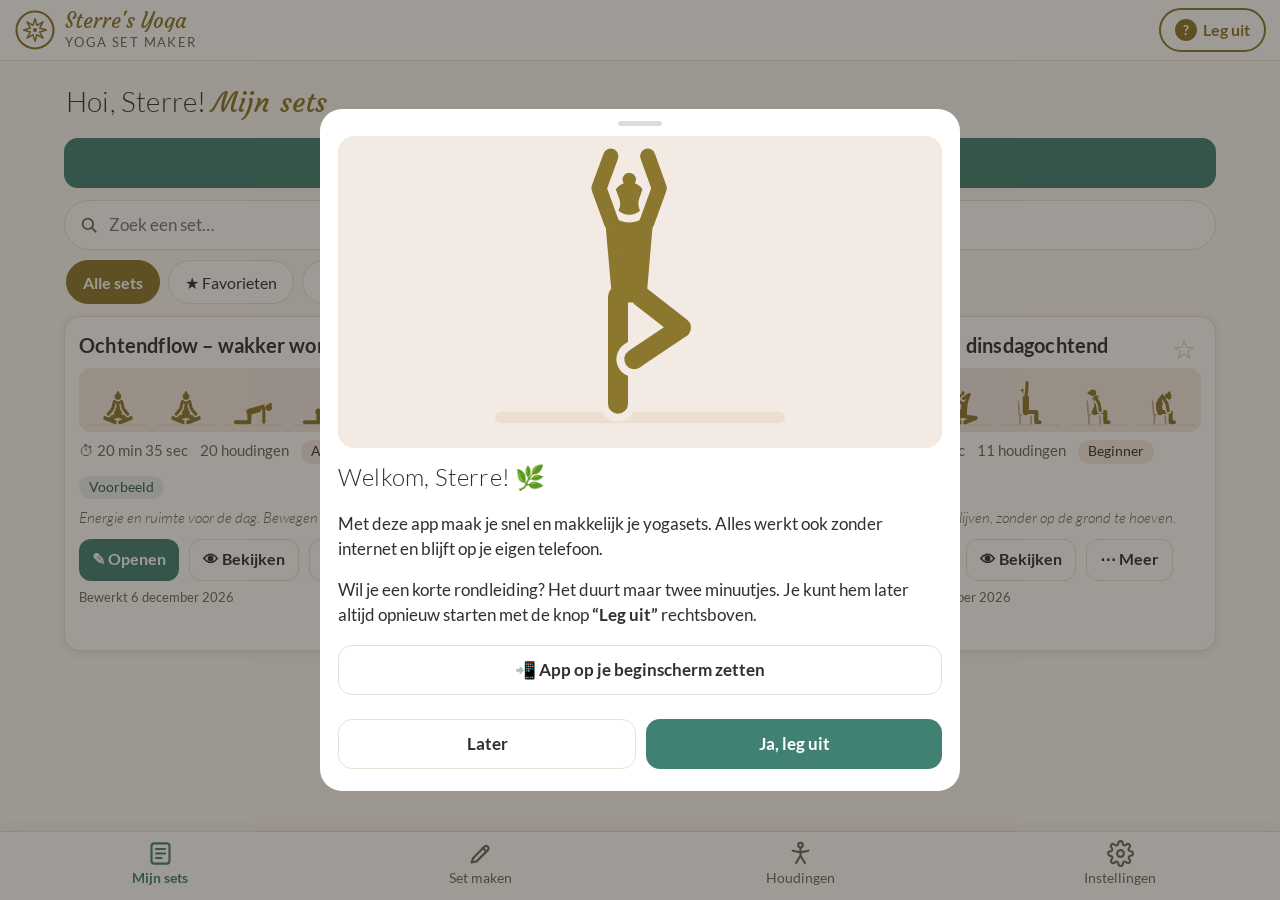
==== commit e2b46a51: "v1.2.0: knop 'App op je beginscherm zetten' (one-tap install + iPhone-stappen), kerstbal/kaartje met" ====
--- a/Yoga-Set-Maker.html
+++ b/Yoga-Set-Maker.html
@@ -324,6 +324,35 @@
 html{scroll-padding-top:calc(70px + var(--bh,150px))}
 @media (max-width:899px){html.ref-on{scroll-padding-top:calc(70px + var(--bh,150px) + 34vh)}}
 
+/* feedback + hulp + update */
+.help-choices{display:grid;gap:10px;margin:6px 0 4px}
+.fb-types{display:grid;grid-template-columns:repeat(3,1fr);gap:8px}
+.fb-type{border:1.5px solid var(--line);background:#fff;border-radius:14px;padding:10px 6px;min-height:64px;display:flex;flex-direction:column;align-items:center;gap:2px;text-align:center}
+.fb-type b{font-size:16px}.fb-type small{font-size:12.5px;color:var(--muted);line-height:1.2}
+.fb-type.on{border-color:var(--accent);background:var(--accent);color:#fff}.fb-type.on small{color:#fff;opacity:.9}
+.fb-auto{font-size:13px;margin:4px 0 12px;line-height:1.35}
+.fb-actions{display:grid;gap:10px}
+.upd-bar{position:fixed;left:12px;right:12px;bottom:calc(84px + var(--safe-b,0px));z-index:80;display:flex;align-items:center;justify-content:space-between;gap:10px;background:var(--ink,#303030);color:#fff;border-radius:14px;padding:10px 12px 10px 16px;box-shadow:0 6px 24px rgba(0,0,0,.25);font-size:15.5px;max-width:560px;margin:0 auto}
+.upd-bar .btn{background:#fff;color:#2f2b26;min-height:40px;flex:none}
+@media print{.upd-bar{display:none}}
+
+/* installeren */
+.install-row{margin:6px 0 2px}
+.ist{display:flex;gap:12px;margin:14px 0}
+.ist-n{flex:none;width:34px;height:34px;border-radius:50%;background:var(--accent);color:#fff;font-weight:700;display:grid;place-items:center;font-size:17px}
+.ist-b{flex:1;min-width:0}.ist-b>b{font-size:17px}.ist-b p{margin:6px 0 0;color:var(--muted);font-size:15px}
+.ist-mock{margin-top:8px;background:#f6f3ef;border:1px solid var(--line);border-radius:14px;padding:10px;font-size:15px;color:#555}
+.ist-mock .hl{color:#0a64d6;background:#fff;border-radius:10px;box-shadow:0 0 0 3px #f2a33a;position:relative}
+.mk-bar{display:flex;justify-content:space-around;align-items:center;font-size:20px}.mk-bar span{display:grid;place-items:center;width:40px;height:36px}
+.mk-list{background:#fff;border-radius:10px;overflow:hidden}.mk-list div{padding:9px 12px;border-bottom:1px solid #eee;display:flex;justify-content:space-between;align-items:center}.mk-list div:last-child{border-bottom:0}
+.mk-list div.hl{font-weight:700;color:#222}
+.mk-top{display:flex;justify-content:space-between;align-items:center;background:#fff;border-radius:10px;padding:8px 10px;font-size:14px}.mk-top span{color:#0a64d6}.mk-top .hl{padding:4px 8px;font-weight:700}
+.mk-addr{display:flex;justify-content:space-between;align-items:center;background:#fff;border-radius:22px;padding:6px 8px 6px 14px;font-size:13.5px;gap:8px}.mk-addr span:first-child{overflow:hidden;text-overflow:ellipsis;white-space:nowrap}.mk-addr .hl{display:grid;place-items:center;width:36px;height:32px;color:#333}
+.mk-home{display:flex;flex-direction:column;align-items:center;gap:4px;padding:6px}.ist-app{width:58px;height:58px;border-radius:14px;box-shadow:0 2px 8px rgba(0,0,0,.18)}.mk-home small{font-size:12.5px;color:#333}
+.ist-warn{background:#fdf3e3;border-left:4px solid #dd9425;border-radius:0 12px 12px 0;padding:10px 12px;font-size:15px;margin:8px 0}
+.ist-warn svg{vertical-align:-5px}
+.ist-link{word-break:break-all;font-weight:700;color:var(--accent)}
+
 </style>
 </head>
 <body>
@@ -471,8 +500,8 @@
     if (P.prop === 'wall' && B.l1) parts.push(`<rect x="${r1(Math.max(B.l1[3][0], B.l1[2][0]) + 6)}" y="6" width="5" height="${FLOOR - 4}" rx="2" fill="${col.prop}" opacity=".55"/>`);
     if (P.prop === 'bolster') { const hp = T(B.H); parts.push(`<rect x="${r1(hp[0] - 6)}" y="${r1(FLOOR - 9)}" width="36" height="9" rx="4.5" fill="${col.prop}"/>`); }
     if (P.prop === 'block' && B.a1) { const w = T(B.a1[2]); parts.push(`<rect x="${r1(w[0] - 7)}" y="${r1(w[1] + 2.5)}" width="14" height="${r1(Math.max(4, FLOOR - w[1] - 2.5))}" rx="2" fill="${col.prop}"/>`); }
-    const farC = B.front ? col.fig : col.far;
-    const farHalo = B.front;
+    const farC = B.front || P.farDark ? col.fig : col.far;
+    const farHalo = B.front || !!P.farDark;
     const lerp = (p, q, f) => [p[0] + (q[0] - p[0]) * f, p[1] + (q[1] - p[1]) * f];
     // halo starts halfway along the upper segment so joints stay solid
     const limb = (arr, w, c, halo = true) => (halo ? st(line([lerp(arr[0], arr[1], 0.55), ...arr.slice(1)]), w + W.halo * 2, col.halo) : '') + st(line(arr), w, c);
@@ -495,7 +524,11 @@
     if (!B.front && same(B.l1, B.l2)) B.l2 = null;
     const L1 = B.l1 ? limb(B.l1, W.leg, col.fig) : '', L2 = B.l2 ? limb(B.l2, W.leg, farC, farHalo) : '';
     const A1 = B.a1 ? limb(B.a1, W.arm, col.fig) : '', A2 = B.a2 ? limb(B.a2, W.arm, farC, farHalo || P.a2front) : '';
-    if (B.front) parts.push(torso, P.headFirst ? head : '', L2, L1, P.headFirst ? '' : head, A2, A1);
+    if (B.front && P.armsBehind) parts.push(A2, A1, torso, L2, L1, head);
+    else if (B.front && P.a2behind) parts.push(A2, torso, L2, L1, head, A1);
+    else if (B.front && P.headLast) parts.push(torso, L2, L1, A2, A1, head);
+    else if (B.front) parts.push(torso, P.headFirst ? head : '', L2, L1, P.headFirst ? '' : head, A2, A1);
+    else if (P.legsBack && P.headLast) parts.push(L2, A2, L1, torso, A1, head);
     else if (P.legsBack) parts.push(L2, P.a2front ? '' : A2, L1, torso, head, P.a2front ? A2 : '', A1);
     else parts.push(L2, P.a2front ? '' : A2, torso, head, L1, P.a2front ? A2 : '', A1);
     if (P.prop === 'strap' && B.a1 && B.l1) parts.push(`<path d="M${T(B.a1[2])} L${T(B.l1[3])}" stroke="${col.prop}" stroke-width="2" fill="none" stroke-linecap="round"/>`);
@@ -522,7 +555,7 @@
   // ---------- staand ----------
   tadasana:      { v:'f', a1:[166,176], a2:[194,184], l1:[180,180], l2:[180,180] },
   urdhva_hastasana:{ v:'f', a1:[12,6], a2:[348,354], l1:[180,180], l2:[180,180] },
-  uttanasana:    { t:170, h:185, ts:.72, c:2, legsBack:1, a1:[122,176], a2:[120,174], l1:[176,180], l2:[176,180] },
+  uttanasana:    { t:140, h:185, c:4, ts:.85, legsBack:1, headLast:1, a1:[160,185,.8,.8], a2:[158,183,.8,.8], l1:[172,182,90], l2:[172,182,90] },
   ardha_uttanasana:{ t:95, h:98, a1:[178,182], a2:[176,180], l1:[172,180], l2:[172,180] },
   utkatasana:    { t:35, h:28, a1:[28,24], a2:[24,20], l1:[122,196], l2:[122,196] },
   virabhadrasana1:{ t:0, h:0, a1:[4,0], a2:[358,356], l1:[100,180], l2:[230,230,102] },
@@ -530,7 +563,7 @@
   virabhadrasana3:{ t:90, h:92, a1:[90,90], a2:[88,88], l1:[180,180], l2:[270,270,180] },
   trikonasana:   { v:'f', t:80, h:68, a1:[170,170], a2:[350,350], l1:[146,146], l2:[214,214] },
   parsvakonasana:{ v:'f', t:62, h:50, a1:[172,176], a2:[48,48], l1:[100,180], l2:[236,236] },
-  prasarita:     { v:'f', t:180, h:180, ts:.45, a1:[168,178], a2:[192,182], l1:[146,146], l2:[214,214] },
+  prasarita:     { v:'f', t:180, h:180, ts:.55, headLast:1, a1:[172,180,.55,.5], a2:[188,180,.55,.5], l1:[138,138], l2:[222,222] },
   parsvottanasana:{ t:132, h:140, c:2, legsBack:1, a1:[176,180], a2:[174,178], l1:[156,156], l2:[214,214,100] },
   utkata_konasana:{ v:'f', a1:[90,0], a2:[270,0], l1:[112,180], l2:[248,180] },
   star:          { v:'f', a1:[80,80], a2:[280,280], l1:[156,156], l2:[204,204] },
@@ -546,7 +579,7 @@
   natarajasana:  { t:64, h:68, c:-2, a1:[60,56], a2:{ik:'l2.2', bend:-1}, l1:[180,180], l2:[246,350,20] },
   ardha_chandrasana:{ v:'f', t:90, h:80, a1:[180,180], a2:[0,0], l1:[180,180], l2:[272,272], prop:'block' },
   knie_borst_staand:{ t:0, a1:{ik:'l1.1', off:[3,3], bend:-1}, a2:{ik:'l1.1', off:[1,4], bend:-1}, l1:[92,182], l2:[180,180] },
-  bakasana:      { t:100, h:110, a1:[205,172], a2:[203,170], l1:[118,300,330], l2:[116,298,328] },
+  bakasana:      { t:115, h:112, ts:.75, c:3, a1:[195,165], a2:[193,163], l1:[155,295,300], l2:[153,293,298] },
   // ---------- knielend / handen & knieen ----------
   tafel:         { t:74.5, h:88, a1:[180,180], a2:[180,180], l1:[180,270,270], l2:[180,270,270] },
   kat:           { t:76, h:140, c:6.5, a1:[180,180], a2:[180,180], l1:[180,270,270], l2:[180,270,270] },
@@ -565,7 +598,7 @@
   bhujangasana:  { t:58, h:22, c:-4, a1:[196,150], a2:[194,148], l1:[270,270,270], l2:[270,270,270] },
   sfinx:         { t:66, h:30, c:-3, a1:[180,90], a2:[180,90], l1:[270,270,270], l2:[270,270,270] },
   salabhasana:   { t:76, h:62, c:-2, a1:[252,262], a2:[250,260], l1:[256,258,258], l2:[256,258,258] },
-  dhanurasana:   { t:56, h:40, c:-4, a1:{ik:'l1.2', bend:1}, a2:{ik:'l2.2', bend:1}, l1:[250,350,40], l2:[248,348,40] },
+  dhanurasana:   { t:55, h:40, ts:.85, c:-3, a1:{ik:'l1.2'}, a2:{ik:'l2.2'}, l1:[305,15,20], l2:[303,13,18] },
   vasisthasana:  { v:'f', t:66, h:66, a1:[180,180], a2:[0,0], l1:[246,246], l2:[246,246] },
   purvottanasana:{ t:294, h:246, a1:[180,180], a2:[180,180], l1:[114,114,40], l2:[114,114,40] },
   // ---------- zittend ----------
@@ -574,11 +607,11 @@
   paschimottanasana:{ t:72, h:84, c:3, legsBack:1, a1:{ik:'l1.3', off:[-2,0]}, a2:{ik:'l2.3', off:[-3,0]}, l1:[90,90,0], l2:[90,90,0] },
   janu_sirsasana:{ t:70, h:82, c:3, legsBack:1, a1:{ik:'l1.3', off:[-2,0]}, a2:{ik:'l1.3', off:[-4,0]}, l1:[90,90,0], l2:[104,244] },
   baddha_konasana:{ v:'f', a1:{ik:'l1.2', off:[0,-2], bend:-1}, a2:{ik:'l2.2', off:[0,-2], bend:1}, l1:[104,240], l2:[256,120] },
-  ardha_matsyendrasana:{ v:'f', h:20, a1:[124,40], a2:[200,186], l1:[40,180], l2:[260,110] },
+  ardha_matsyendrasana:{ t:2, h:-35, farDark:1, a1:[200,178], a2:[130,5], a2front:1, l1:[35,178,90], l2:[95,265,270] },
   navasana:      { t:336, h:350, a1:[90,90], a2:[88,88], l1:[52,52,60], l2:[50,50,58] },
   upavistha:     { v:'f', t:0, a1:[148,160], a2:[212,200], l1:[96,96], l2:[264,264] },
-  duif:          { t:2, h:0, a1:[184,180], a2:[180,180], l1:[100,236,150], l2:[264,270,270] },
-  gomukhasana:   { v:'f', a1:[352,200], a2:[194,20], l1:[208,100], l2:[152,260] },
+  duif:          { t:0, h:0, a1:[160,182], a2:[158,180], l1:[112,268,270], l2:[250,272,270] },
+  gomukhasana:   { v:'f', back:1, a2behind:1, a1:[8,220], a2:[210,30], l1:[105,90,90,.3,.25], l2:[255,270,270,.3,.25] },
   zittende_draai_simpel:{ v:'f', h:340, a1:[150,250], a2:[200,190], l1:[98,248], l2:[262,112] },
   zittende_zijbuiging:{ v:'f', t:344, h:338, a1:[330,316], a2:[206,184], l1:[98,248], l2:[262,112] },
   // ---------- liggend ----------
@@ -595,9 +628,9 @@
   naaldoog:      { t:270, h:276, a1:[10,40], a2:[30,60], l1:[340,90], l2:[30,90,70] },
   buiklig:       { t:90, h:96, a1:[100,232], a2:[98,230], l1:[270,270,270], l2:[270,270,270] },
   // ---------- omkering ----------
-  sarvangasana:  { t:176, h:96, a1:[96,6], a2:[94,4], l1:[2,2,80], l2:[2,2,80] },
+  sarvangasana:  { t:180, h:270, a1:[90,330], a2:[88,328], l1:[0,0,0], l2:[0,0,0] },
   halasana:      { t:168, h:96, a1:[270,270], a2:[270,270], l1:[108,108,70], l2:[108,108,70] },
-  sirsasana:     { t:180, h:180, a1:[200,92], a2:[198,90], l1:[0,0,90], l2:[0,0,90] },
+  sirsasana:     { t:180, h:180, a1:[150,270], a2:[148,268], l1:[0,0,0], l2:[0,0,0] },
   nadi:          { v:'f', a1:{ik:'C', off:[1,4], bend:1}, a2:[194,220], l1:[98,248], l2:[262,112] },
   buikadem:      { v:'top', rot:-90, a1:{ik:'H', off:[0,-9], bend:1}, a2:{ik:'H', off:[0,-6], bend:-1}, l1:[174,180], l2:[186,180] },
   // ---------- stoel ----------
@@ -899,7 +932,7 @@
  'Kussen onder de heup|Liggende duif (naaldoog) op de rug',
  'Knieklachten: naaldoog op de rug|Zwangerschap: met steun onder de heup en niet voorover op de buik'],
 ['gomukhasana','Koeiengezicht','Gomukhasana','zittend',2,1,6,'a',
- 'Zit met de knieën boven elkaar. Eén arm van boven en één van onder achter de rug, de handen naar elkaar toe.',
+ 'Zit met de knieën boven elkaar. Eén arm van boven en één van onder achter de rug, de handen naar elkaar toe. (De tekening laat de houding van achteren zien.)',
  'Beide zitbotten op de mat|Bovenste elleboog wijst omhoog|Hoofd niet naar voren laten duwen',
  'Riem tussen de handen|Op een kussen zitten|Alleen de benen of alleen de armen',
  'Knie- of schouderklachten: alleen het deel dat pijnvrij is'],
@@ -1064,7 +1097,7 @@
 /* Yoga Set Maker – app. Alles werkt lokaal en offline; gegevens blijven op het toestel. */
 (function () {
 'use strict';
-const APP_VERSION = '1.0.0';
+const APP_VERSION = '1.2.0';
 const { POSES, CATS, SEQS } = window.YOGA;
 const GEO = window.POSE_GEO;
 const $ = (s, r = document) => r.querySelector(s);
@@ -1088,7 +1121,7 @@
 
 /* ================= OPSLAG ================= */
 const KEY = 'ysm.data.v1';
-const DEFAULT_SETTINGS = { teacher: 'Sterre', studio: "Sterre's Yoga", logo: null, theme: 'sterre', brand: '#8b782e', accent: '#408174', spb: 5, chime: true, vol: 0.7, auto: true, showCues: true };
+const DEFAULT_SETTINGS = { teacher: 'Sterre', studio: "Sterre's Yoga", logo: null, theme: 'sterre', brand: '#8b782e', accent: '#408174', spb: 5, chime: true, vol: 0.7, auto: true, showCues: true, feedbackEmail: 'lucascaska@gmail.com' };
 let D;
 function load() { try { return JSON.parse(localStorage.getItem(KEY)); } catch (e) { return null; } }
 let saveT;
@@ -1121,7 +1154,7 @@
 function allPoses() { return POSES.concat(D.custom || []); }
 function mirrorFor(pose, side) {
   if (!pose || !side || side === 'both') return false;
-  const g = !pose.img && GEO[pose.g]; const front = !!(g && g.v === 'f');
+  const g = !pose.img && GEO[pose.g]; const front = !!(g && g.v === 'f' && !g.back); // achteraanzicht telt als zijaanzicht
   return side === 'l' ? !front : front; // vooraanzicht: rechterbeen staat links in beeld
 }
 function figHtml(pose, opts = {}) {
@@ -1714,7 +1747,7 @@
     s.tracks.push(id);
   }
   touch(s); renderMusic(s); toast(files.length + (files.length > 1 ? ' liedjes' : ' liedje') + ' toegevoegd ✓');
-  if (navigator.storage && navigator.storage.persist) navigator.storage.persist().catch(() => {});
+if (navigator.storage && navigator.storage.persist) navigator.storage.persist().catch(() => {});
 }
 function cleanupTrack(id) { if (D.sets.some((x) => x.tracks.includes(id))) return; delete D.tracks[id]; save(); idb.del(id).catch(() => {}); }
 async function playTrack(s, i) {
@@ -2099,9 +2132,15 @@
     <div class="row"><button class="btn primary" id="bkOut" style="flex:1">⇩ Back-up maken</button><button class="btn ghost" id="bkIn" style="flex:1">⇧ Back-up terugzetten</button></div>
     <p class="muted" style="font-size:13.5px;margin-bottom:0" id="bkInfo"></p>
   </section>
-  <section class="card set-sec"><h3>App op je beginscherm</h3>
-    ${standalone ? '<div class="install-hint">✓ De app staat op je beginscherm en werkt ook zonder internet.</div>' : isIOS ? '<div class="install-hint"><b>iPhone / iPad:</b> open deze pagina in <b>Safari</b>, tik onderaan op het deel-icoon <b>⇪</b> en kies <b>“Zet op beginscherm”</b>. Daarna open je de app met het icoontje.</div>' : '<div class="install-hint"><b>Android:</b> tik in Chrome rechtsboven op <b>⋮</b> en kies <b>“App installeren”</b> of <b>“Toevoegen aan startscherm”</b>.<br><b>Computer:</b> klik in Chrome of Edge op het installeer-icoon in de adresbalk.</div>'}
-    ${deferredInstall ? '<button class="btn primary wide" id="instBtn" style="margin-top:10px">＋ Installeer de app</button>' : ''}
+  ${isInstalled() ? '' : `<section class="card set-sec" data-tour="install"><h3>App op je beginscherm</h3>
+    <p class="muted" style="margin-top:0">Zet de app als icoontje op je beginscherm. Dan open je hem met één tik, schermvullend en ook zonder internet.</p>
+    <button class="btn primary wide" data-install>📲 App op je beginscherm zetten</button>
+  </section>`}
+  ${isInstalled() ? '<section class="card set-sec"><h3>App op je beginscherm</h3><div class="install-hint">✓ De app staat op je beginscherm en werkt ook zonder internet.</div></section>' : ''}
+  <section class="card set-sec" data-tour="feedback"><h3>Feedback of wens doorgeven</h3>
+    <p class="muted" style="margin-top:0">Werkt iets niet, mis je iets of heb je een vraag? Laat het weten, dan kan de app verbeterd worden.</p>
+    <button class="btn primary wide" id="sFb">✉ Feedback / wens doorgeven</button>
+    <label class="field" style="margin-top:14px"><span>Feedback gaat naar dit e-mailadres</span><input class="input" type="email" id="sFbMail" inputmode="email" autocomplete="off" value="${esc(st.feedbackEmail || '')}"></label>
   </section>
   <section class="card set-sec"><h3>Hulp</h3><div class="row"><button class="btn ghost" id="sTour" style="flex:1">? Rondleiding opnieuw</button><button class="btn ghost" id="sEx" style="flex:1">☀ Voorbeeldsets terugzetten</button></div>
     <p class="muted" style="font-size:13.5px;margin:12px 0 0">Yoga Set Maker · versie ${APP_VERSION} · werkt offline · je gegevens blijven op dit toestel. Illustraties en teksten zijn een algemene leidraad; pas ze aan aan je eigen lesgeven en je leerlingen.</p></section>`;
@@ -2120,13 +2159,78 @@
   $('#bkOut').onclick = () => makeBackup($('#bkMusic').checked);
   $('#bkIn').onclick = () => importFile();
   $('#sTour').onclick = () => startTour();
+  $('#sFb').onclick = () => openFeedback();
+  $('#sFbMail').oninput = (e) => { st.feedbackEmail = e.target.value.trim(); save(); };
   $('#sEx').onclick = () => { exampleSets().forEach((ex) => { const i = D.sets.findIndex((x) => x.id === ex.id); if (i >= 0) D.sets[i] = ex; else D.sets.push(ex); }); save(); toast('Voorbeeldsets staan weer klaar'); };
-  if ($('#instBtn')) $('#instBtn').onclick = async () => { deferredInstall.prompt(); deferredInstall = null; };
   if (D.lastBackup) $('#bkInfo').textContent = 'Laatste back-up: ' + new Date(D.lastBackup).toLocaleString('nl-NL');
   if (navigator.storage && navigator.storage.estimate) navigator.storage.estimate().then((e) => { const i = $('#bkInfo'); if (i) i.textContent += (i.textContent ? ' · ' : '') + 'In gebruik: ' + (e.usage / 1048576).toFixed(1) + ' MB'; });
 }
 let deferredInstall = null;
 window.addEventListener('beforeinstallprompt', (e) => { e.preventDefault(); deferredInstall = e; });
+window.addEventListener('appinstalled', () => { deferredInstall = null; toast('De app staat nu op je beginscherm ✓'); $$('[data-install]').forEach((b) => b.closest('.set-sec, .install-row') ? b.closest('.set-sec, .install-row').remove() : b.remove()); });
+function isInstalled() { return matchMedia('(display-mode: standalone)').matches || matchMedia('(display-mode: fullscreen)').matches || navigator.standalone === true; }
+function platform() {
+  const ua = navigator.userAgent;
+  const ios = /iPhone|iPad|iPod/.test(ua) || (navigator.platform === 'MacIntel' && navigator.maxTouchPoints > 1);
+  if (ios) return { os: 'ios', dev: /iPad/.test(ua) || !/iPhone|iPod/.test(ua) ? 'iPad' : 'iPhone', browser: /CriOS/.test(ua) ? 'chrome' : /FxiOS/.test(ua) ? 'firefox' : /EdgiOS/.test(ua) ? 'edge' : /GSA|Instagram|FBAN|FBAV|WhatsApp/.test(ua) ? 'app' : 'safari' };
+  if (/Android/.test(ua)) return { os: 'android', browser: /SamsungBrowser/.test(ua) ? 'samsung' : /Firefox/.test(ua) ? 'firefox' : /EdgA/.test(ua) ? 'edge' : 'chrome' };
+  return { os: 'desktop', browser: /Edg\//.test(ua) ? 'edge' : /Firefox/.test(ua) ? 'firefox' : /Chrome\//.test(ua) ? 'chrome' : /Safari\//.test(ua) ? 'safari' : 'other' };
+}
+const LIVE_URL = 'https://kmhkasper-boop.github.io/yoga-set-maker/';
+const IC = {
+  share: '<svg viewBox="0 0 24 24" width="22" height="22" fill="none" stroke="currentColor" stroke-width="2" stroke-linecap="round" stroke-linejoin="round"><path d="M12 3v12M7.5 7.5 12 3l4.5 4.5"/><path d="M8 10H6a1 1 0 0 0-1 1v9a1 1 0 0 0 1 1h12a1 1 0 0 0 1-1v-9a1 1 0 0 0-1-1h-2"/></svg>',
+  plus: '<svg viewBox="0 0 24 24" width="22" height="22" fill="none" stroke="currentColor" stroke-width="2" stroke-linecap="round"><rect x="4" y="4" width="16" height="16" rx="4"/><path d="M12 8.5v7M8.5 12h7"/></svg>',
+  dots: '<svg viewBox="0 0 24 24" width="22" height="22" fill="currentColor"><circle cx="12" cy="5" r="2"/><circle cx="12" cy="12" r="2"/><circle cx="12" cy="19" r="2"/></svg>',
+};
+function stepHtml(n, title, mock, text) { return `<div class="ist"><div class="ist-n">${n}</div><div class="ist-b"><b>${title}</b><div class="ist-mock">${mock}</div><p>${text}</p></div></div>`; }
+function installSteps(pf) {
+  const icon = `<img src="icons/icon-192.png" alt="" class="ist-app">`;
+  if (pf.os === 'ios') {
+    const where = pf.dev === 'iPad' ? 'rechtsboven naast de adresbalk' : 'onderaan het scherm (soms rechts in de adresbalk)';
+    let pre = '';
+    if (pf.browser !== 'safari') pre = `<div class="ist-warn"><b>Let op:</b> je gebruikt nu ${pf.browser === 'chrome' ? 'Chrome' : pf.browser === 'firefox' ? 'Firefox' : pf.browser === 'edge' ? 'Edge' : 'een app'} op je ${pf.dev}. Het makkelijkst gaat het in <b>Safari</b>: kopieer de link en open hem in Safari. Met Chrome kan het ook vanaf iOS 16.4: tik op het deel-icoon ${IC.share} in de adresbalk en volg dezelfde stappen.<div class="row" style="margin-top:10px"><button class="btn small primary" data-copylink>Kopieer de link</button></div></div>`;
+    return pre + stepHtml(1, 'Tik op het deel-icoon', `<div class="mk-bar"><span>‹</span><span>›</span><span class="hl">${IC.share}</span><span>▢</span></div>`, `Het vierkantje met het pijltje omhoog, ${where}.`) +
+      stepHtml(2, 'Kies “Zet op beginscherm”', `<div class="mk-list"><div>Kopieer</div><div>Voeg bladwijzer toe</div><div class="hl">Zet op beginscherm <span>${IC.plus}</span></div></div>`, 'Scroll een klein stukje naar beneden als je hem niet meteen ziet.') +
+      stepHtml(3, 'Tik op “Voeg toe”', `<div class="mk-top"><span>Annuleer</span><b>Zet op beginscherm</b><span class="hl">Voeg toe</span></div>`, 'Rechtsboven in het venster.') +
+      stepHtml(4, 'Klaar!', `<div class="mk-home">${icon}<small>Yoga Sets</small></div>`, 'Open de app voortaan met dit icoontje op je beginscherm.');
+  }
+  if (pf.os === 'android') {
+    if (pf.browser === 'samsung') return stepHtml(1, 'Tik op het menu', `<div class="mk-bar"><span>‹</span><span>›</span><span>⌂</span><span>▣</span><span class="hl">☰</span></div>`, 'De drie streepjes onderaan.') + stepHtml(2, 'Kies “Pagina toevoegen aan” › “Startscherm”', `<div class="mk-list"><div class="hl">Toevoegen aan startscherm</div></div>`, 'Bevestig met “Toevoegen”.') + stepHtml(3, 'Klaar!', `<div class="mk-home">${icon}<small>Yoga Sets</small></div>`, 'Het icoontje staat nu op je startscherm.');
+    return stepHtml(1, 'Tik op de drie puntjes', `<div class="mk-addr"><span>🔒 kmhkasper-boop.github.io</span><span class="hl">${IC.dots}</span></div>`, 'Rechtsboven in Chrome.') +
+      stepHtml(2, 'Kies “App installeren”', `<div class="mk-list"><div>Nieuw tabblad</div><div>Bladwijzers</div><div class="hl">App installeren</div></div>`, 'Staat er “Toevoegen aan startscherm”? Dat is ook goed.') +
+      stepHtml(3, 'Tik op “Installeren”', `<div class="mk-top"><span></span><b>App installeren?</b><span class="hl">Installeren</span></div>`, '') +
+      stepHtml(4, 'Klaar!', `<div class="mk-home">${icon}<small>Yoga Sets</small></div>`, 'Open de app voortaan met dit icoontje.');
+  }
+  if (pf.browser === 'safari') return stepHtml(1, 'Kies in de menubalk “Archief”', `<div class="mk-list"><div class="hl">Voeg toe aan Dock…</div></div>`, 'Op een Mac met macOS Sonoma of nieuwer. Daarna staat de app in je Dock.');
+  if (pf.browser === 'firefox') return `<p>Firefox kan apps niet installeren. Open de app in <b>Chrome</b> of <b>Edge</b> en klik op het installeer-icoon in de adresbalk. Je kunt de app ook gewoon als bladwijzer bewaren.</p>`;
+  return stepHtml(1, 'Klik op het installeer-icoon', `<div class="mk-addr"><span>🔒 kmhkasper-boop.github.io/yoga-set-maker</span><span class="hl" style="font-size:22px">⊕</span></div>`, 'Rechts in de adresbalk. Of via het menu ⋮ › “Opslaan en delen” › “App installeren”.') +
+    stepHtml(2, 'Klik op “Installeren”', `<div class="mk-top"><span></span><b>App installeren?</b><span class="hl">Installeren</span></div>`, 'De app opent in een eigen venster en staat bij je programma’s.');
+}
+async function openInstall() {
+  if (isInstalled()) { toast('De app staat al op je beginscherm ✓'); return; }
+  if (location.protocol === 'file:') {
+    const sh = sheet(`<h2>App op je beginscherm zetten</h2><p>Dit is de offline versie (een bestand). Die kun je niet als app installeren. Open daarvoor de app via de link:</p><p class="ist-link">${LIVE_URL}</p><div class="foot"><button class="btn ghost" data-close>Sluiten</button><button class="btn primary" data-copylink>Kopieer de link</button></div>`);
+    bindCopyLink(sh); return;
+  }
+  if (deferredInstall) {
+    const ev = deferredInstall; deferredInstall = null;
+    try { ev.prompt(); const r = await ev.userChoice; if (r && r.outcome === 'accepted') toast('Gelukt! De app komt op je beginscherm ✓'); else toast('Geen probleem, het kan later ook nog via Instellingen'); } catch (e) { showInstallSteps(); }
+    return;
+  }
+  showInstallSteps();
+}
+function showInstallSteps() {
+  const pf = platform();
+  const name = pf.os === 'ios' ? `je ${pf.dev}` : pf.os === 'android' ? 'je telefoon' : 'je computer';
+  const sh = sheet(`<h2>App op ${name} zetten</h2><p class="muted" style="margin-top:0">${pf.os === 'desktop' ? 'Zo opent de app in een eigen venster en werkt hij ook zonder internet.' : 'Zo staat de app als icoontje op je beginscherm en werkt hij ook zonder internet.'}</p>${installSteps(pf)}<div class="foot"><button class="btn primary" data-close>Begrepen</button></div>`, { cls: 'install-sheet' });
+  bindCopyLink(sh);
+}
+function bindCopyLink(sh) {
+  $$('[data-copylink]', sh).forEach((b) => b.onclick = async () => {
+    try { await navigator.clipboard.writeText(LIVE_URL); toast('Link gekopieerd. Plak hem in Safari.'); } catch (e) { prompt('Kopieer deze link:', LIVE_URL); }
+  });
+}
+document.addEventListener('click', (e) => { const b = e.target.closest('[data-install]'); if (b) { e.preventDefault(); openInstall(); } });
 
 /* ================= BACK-UP / DELEN ================= */
 const b64 = (blob) => new Promise((r) => { const f = new FileReader(); f.onload = () => r(f.result); f.readAsDataURL(blob); });
@@ -2218,8 +2322,10 @@
     { sel: '[data-tour=class]', title: 'Les geven', text: 'Grote plaatjes, een timer en een zacht belletje bij elke overgang. Het scherm blijft aan. Je kunt pauzeren, terug en verder.', v: 'build', prep: ex },
     { sel: '[data-tour=print]', title: 'Printen of PDF', text: 'Print je set op één A4, of met alle uitleg erbij. In het printscherm kun je ook een PDF bewaren.', v: 'build', prep: ex },
     { sel: '[data-tour=lib-chips]', title: 'Alle houdingen', text: `Hier vind je ${allPoses().length} houdingen met uitleg. Zoek op naam of kies een soort, zoals Staand, Balans of Stoelyoga. Je kunt ook je eigen houdingen toevoegen.`, v: 'lib', prep: () => { pick.on = false; } },
+    ...(isInstalled() ? [] : [{ sel: '[data-tour=install]', title: 'App op je beginscherm', text: 'Tik hier om de app als icoontje op je beginscherm te zetten. Op de iPhone laat de app je stap voor stap zien hoe dat in Safari gaat.', v: 'settings' }]),
     { sel: '[data-tour=backup]', title: 'Back-up maken', text: 'Je sets staan alleen op dit toestel. Maak daarom af en toe een back-up en bewaar die in je mail of in de cloud. Hier pas je ook je naam, logo en kleuren aan.', v: 'settings' },
-    { sel: '[data-tour=help]', title: 'Klaar!', text: 'Vergeten hoe iets werkt? Tik altijd op “Leg uit” en je krijgt deze rondleiding opnieuw. Veel plezier met lesgeven! 🙏', v: 'sets' },
+    { sel: '[data-tour=feedback]', title: 'Feedback of wens doorgeven', text: 'Werkt iets niet of mis je iets? Hier schrijf je het op. Je mail-app opent met het bericht klaar, jij tikt zelf op versturen.', v: 'settings' },
+    { sel: '[data-tour=help]', title: 'Klaar!', text: 'Vergeten hoe iets werkt? Tik altijd op “Leg uit”: daar start je deze rondleiding opnieuw of geef je feedback door. Veel plezier met lesgeven! 🙏', v: 'sets' },
   ];
 }
 let TOUR = null;
@@ -2270,7 +2376,80 @@
   TOUR = null; D.toured = true; save();
   go('sets');
 }
-$('#helpBtn').onclick = startTour;
+$('#helpBtn').onclick = openHelp;
+function openHelp() {
+  const sh = sheet(`<h2>Hulp nodig?</h2>
+    <p>Kies wat je wilt doen.</p>
+    <div class="help-choices">
+      <button class="btn primary wide" data-h="tour">? Leg uit: rondleiding door de app</button>
+      ${isInstalled() ? '' : '<button class="btn ghost wide" data-h="inst">📲 App op je beginscherm zetten</button>'}
+      <button class="btn ghost wide" data-h="fb">✉ Feedback / wens doorgeven</button>
+    </div>
+    <div class="foot"><button class="btn ghost" data-close>Sluiten</button></div>`, { cls: 'help-sheet' });
+  $('[data-h=tour]', sh).onclick = () => { sh.close(); startTour(); };
+  $('[data-h=fb]', sh).onclick = () => { sh.close(); openFeedback(); };
+  if ($('[data-h=inst]', sh)) $('[data-h=inst]', sh).onclick = () => { sh.close(); openInstall(); };
+}
+
+/* ================= FEEDBACK ================= */
+const FB_TYPES = [['fout', '🐞 Fout', 'Er gaat iets mis'], ['wens', '✨ Wens', 'Dit zou ik graag willen'], ['vraag', '❓ Vraag', 'Hoe werkt dit?']];
+const FB_SCREENS = ['Algemeen / weet ik niet', 'Mijn sets', 'Set maken', 'Houdingen', 'Les geven', 'Bekijken', 'Printen', 'Muziek', 'Foto van papier', 'Instellingen', 'Leg uit / rondleiding'];
+const VIEW_SCREEN = { sets: 'Mijn sets', build: 'Set maken', lib: 'Houdingen', settings: 'Instellingen' };
+function deviceInfo() {
+  const ua = navigator.userAgent;
+  const os = /iPhone/.test(ua) ? 'iPhone' : /iPad/.test(ua) || (navigator.platform === 'MacIntel' && navigator.maxTouchPoints > 1) ? 'iPad' : /Android/.test(ua) ? 'Android' : /Windows/.test(ua) ? 'Windows' : /Mac OS X/.test(ua) ? 'Mac' : /Linux/.test(ua) ? 'Linux' : 'onbekend';
+  const osv = (ua.match(/OS (\d+[_.]\d+)/) || ua.match(/Android (\d+(\.\d+)?)/) || [])[1];
+  const br = /Edg\//.test(ua) ? 'Edge' : /CriOS|Chrome\//.test(ua) ? 'Chrome' : /FxiOS|Firefox\//.test(ua) ? 'Firefox' : /Safari\//.test(ua) ? 'Safari' : 'browser';
+  const standalone = matchMedia('(display-mode: standalone)').matches || navigator.standalone;
+  return `${os}${osv ? ' ' + osv.replace('_', '.') : ''} · ${br} · scherm ${screen.width}×${screen.height} · ${standalone ? 'geïnstalleerde app' : location.protocol === 'file:' ? 'offline bestand' : 'in de browser'} · ${navigator.language || ''}`;
+}
+function openFeedback(pre = {}) {
+  const st = D.settings; const dr = Object.assign({ type: 'wens', msg: '', screen: '', set: '' }, D.fbDraft || {}, pre);
+  if (!dr.screen) dr.screen = VIEW_SCREEN[VIEW] || FB_SCREENS[0];
+  if (!dr.set && VIEW === 'build' && curSet()) dr.set = curSet().id;
+  const sets = D.sets.slice().sort((a, b) => (a.title || '').localeCompare(b.title || ''));
+  const sh = sheet(`<h2>Feedback of wens doorgeven</h2>
+    <p class="muted" style="margin-top:0">Je bericht gaat via je eigen mail-app naar <b>${esc(st.feedbackEmail || 'nog geen adres ingesteld')}</b>. Je ziet het eerst, en verstuurt het zelf.</p>
+    <div class="field"><span>Wat wil je doorgeven?</span><div class="fb-types">${FB_TYPES.map(([k, l, d]) => `<button class="fb-type ${dr.type === k ? 'on' : ''}" data-ft="${k}"><b>${l}</b><small>${d}</small></button>`).join('')}</div></div>
+    <label class="field"><span>Je bericht</span><textarea class="input" id="fbMsg" rows="5" placeholder="Bijvoorbeeld: bij het printen staat de tijd niet goed. Of: ik zou graag eigen foto's bij een houding willen.">${esc(dr.msg)}</textarea></label>
+    <label class="field"><span>Over welk scherm? <i class="muted">(mag leeg)</i></span><select class="input" id="fbScreen">${FB_SCREENS.map((x) => `<option ${x === dr.screen ? 'selected' : ''}>${esc(x)}</option>`).join('')}</select></label>
+    <label class="field"><span>Over welke set? <i class="muted">(mag leeg)</i></span><select class="input" id="fbSet"><option value="">Geen bepaalde set</option>${sets.map((x) => `<option value="${x.id}" ${x.id === dr.set ? 'selected' : ''}>${esc(x.title || 'Naamloze set')}</option>`).join('')}</select></label>
+    <p class="muted fb-auto">Wordt automatisch toegevoegd: versie ${APP_VERSION} · ${esc(deviceInfo())}</p>
+    <div class="fb-actions"><button class="btn primary wide" id="fbMail">✉ Open in mijn mail-app</button><button class="btn ghost wide" id="fbCopy">Kopieer tekst</button></div>
+    <p class="muted" style="font-size:13.5px;margin:8px 0 0">Gebeurt er niets na “Open in mijn mail-app”? Tik dan op “Kopieer tekst” en plak het in een mail of appje.</p>
+    <div class="foot"><button class="btn ghost" data-close>Sluiten</button></div>`, { cls: 'fb-sheet' });
+  const keep = () => { D.fbDraft = { type: dr.type, msg: $('#fbMsg', sh).value, screen: $('#fbScreen', sh).value, set: $('#fbSet', sh).value }; save(); };
+  $$('[data-ft]', sh).forEach((b) => b.onclick = () => { dr.type = b.dataset.ft; $$('[data-ft]', sh).forEach((x) => x.classList.toggle('on', x === b)); keep(); });
+  ['#fbMsg', '#fbScreen', '#fbSet'].forEach((id) => $(id, sh).addEventListener('input', keep));
+  const compose = () => {
+    const msg = $('#fbMsg', sh).value.trim();
+    const setO = D.sets.find((x) => x.id === $('#fbSet', sh).value);
+    const type = FB_TYPES.find((t) => t[0] === dr.type);
+    const body = [`Soort: ${type[1].replace(/^\S+\s/, '')}`, '', msg, '', '—', `Scherm: ${$('#fbScreen', sh).value}`, setO ? `Set: ${setO.title || 'Naamloze set'} (${setO.items.length} kaarten)` : 'Set: geen bepaalde set',
+      `Van: ${st.teacher || ''}${st.studio ? ' · ' + st.studio : ''}`, `App: Yoga Set Maker ${APP_VERSION}`, `Toestel: ${deviceInfo()}`, `Datum: ${new Date().toLocaleString('nl-NL')}`].join('\n');
+    return { msg, subject: 'Yoga Set Maker feedback', body };
+  };
+  $('#fbMail', sh).onclick = () => {
+    const c = compose(); if (!c.msg) { toast('Schrijf eerst kort je bericht'); $('#fbMsg', sh).focus(); return; }
+    const to = (st.feedbackEmail || '').trim();
+    if (!to) { toast('Vul eerst bij Instellingen een e-mailadres in, of kopieer de tekst'); return; }
+    const url = `mailto:${encodeURIComponent(to).replace('%40', '@')}?subject=${encodeURIComponent(c.subject)}&body=${encodeURIComponent(c.body.replace(/\n/g, '\r\n'))}`;
+    D.fbLast = Date.now(); save();
+    window.__lastMailto = url; window.location.href = url;
+    setTimeout(() => toast('Je mail-app gaat open. Vergeet niet op versturen te tikken.', { label: 'Bericht wissen', fn: () => { D.fbDraft = null; save(); } }), 600);
+  };
+  $('#fbCopy', sh).onclick = async () => {
+    const c = compose(); if (!c.msg) { toast('Schrijf eerst kort je bericht'); $('#fbMsg', sh).focus(); return; }
+    const txt = `Aan: ${st.feedbackEmail || ''}\nOnderwerp: ${c.subject}\n\n${c.body}`;
+    let ok = false;
+    try { await navigator.clipboard.writeText(txt); ok = true; } catch (e) {
+      const ta = el('<textarea style="position:fixed;top:0;left:0;opacity:0"></textarea>'); ta.value = txt; document.body.appendChild(ta); ta.select(); ta.setSelectionRange(0, txt.length);
+      try { ok = document.execCommand('copy'); } catch (e2) {} ta.remove();
+    }
+    if (ok) toast('Tekst gekopieerd. Plak hem in een mail of appje' + (st.feedbackEmail ? ' aan ' + st.feedbackEmail : ''));
+    else sheet(`<h2>Kopieer deze tekst</h2><p class="muted">Houd je vinger op de tekst en kies “Alles selecteren” en “Kopieer”.</p><textarea class="input" rows="10" readonly>${esc(txt)}</textarea><div class="foot"><button class="btn primary" data-close>Klaar</button></div>`);
+  };
+}
 
 /* ================= START ================= */
 function welcome() {
@@ -2279,9 +2458,11 @@
     <h2 style="margin-top:12px">Welkom${name ? ', ' + esc(name) : ''}! 🌿</h2>
     <p>Met deze app maak je snel en makkelijk je yogasets. Alles werkt ook zonder internet en blijft op je eigen telefoon.</p>
     <p>Wil je een korte rondleiding? Het duurt maar twee minuutjes. Je kunt hem later altijd opnieuw starten met de knop <b>“Leg uit”</b> rechtsboven.</p>
+    ${isInstalled() || location.protocol === 'file:' ? '' : '<div class="install-row"><button class="btn ghost wide" data-install data-close>📲 App op je beginscherm zetten</button></div>'}
     <div class="foot"><button class="btn ghost" data-later>Later</button><button class="btn primary" data-go>Ja, leg uit</button></div>`);
   $('[data-go]', sh).onclick = () => { sh.close(); startTour(); };
   $('[data-later]', sh).onclick = () => { sh.close(); D.toured = true; save(); };
+  if ($('[data-install]', sh)) $('[data-install]', sh).addEventListener('click', () => { D.toured = true; save(); });
 }
 applyTheme();
 go(D.current && curSet() && location.hash === '#build' ? 'build' : 'sets');
@@ -2290,11 +2471,19 @@
 document.addEventListener('visibilitychange', () => { if (document.visibilityState === 'hidden') saveNow(); });
 if ('serviceWorker' in navigator && location.protocol.startsWith('http')) {
   navigator.serviceWorker.register('sw.js').then((reg) => {
-    reg.addEventListener('updatefound', () => { const w = reg.installing; w && w.addEventListener('statechange', () => { if (w.state === 'installed' && navigator.serviceWorker.controller) toast('Nieuwe versie geladen. Sluit en open de app om te vernieuwen.'); }); });
+    const had = !!navigator.serviceWorker.controller;
+    navigator.serviceWorker.addEventListener('controllerchange', () => { if (had) showUpdateBar(); });
+    setInterval(() => reg.update().catch(() => {}), 60 * 60 * 1000);
   }).catch(() => {});
 }
+function showUpdateBar() {
+  if ($('#updBar')) return;
+  const b = el(`<div id="updBar" class="upd-bar" role="status"><span>✨ Er is een nieuwe versie van de app.</span><button class="btn small">Vernieuwen</button></div>`);
+  $('button', b).onclick = () => { saveNow(); location.reload(); };
+  document.body.appendChild(b);
+}
 if (navigator.storage && navigator.storage.persist) navigator.storage.persisted().then((p) => { if (!p) navigator.storage.persist().catch(() => {}); });
-window.YSM = { D: () => D, go, startTour, startClass: (id) => startClass(D.sets.find((s) => s.id === id) || curSet()), openPreview: (id) => openPreview(D.sets.find((s) => s.id === id) || curSet()), doPrint: (id, m) => doPrint(D.sets.find((s) => s.id === id) || curSet(), m), openSet, version: APP_VERSION };
+window.YSM = { D: () => D, openInstall, showInstallSteps, platform, isInstalled, go, startTour, openFeedback, openHelp, showUpdateBar, poseSheet: (id) => poseSheet(YOGA.POSES.find((p) => p.id === id)), startClass: (id) => startClass(D.sets.find((s) => s.id === id) || curSet()), openPreview: (id) => openPreview(D.sets.find((s) => s.id === id) || curSet()), doPrint: (id, m) => doPrint(D.sets.find((s) => s.id === id) || curSet(), m), openSet, version: APP_VERSION };
 })();
 
 </script>
